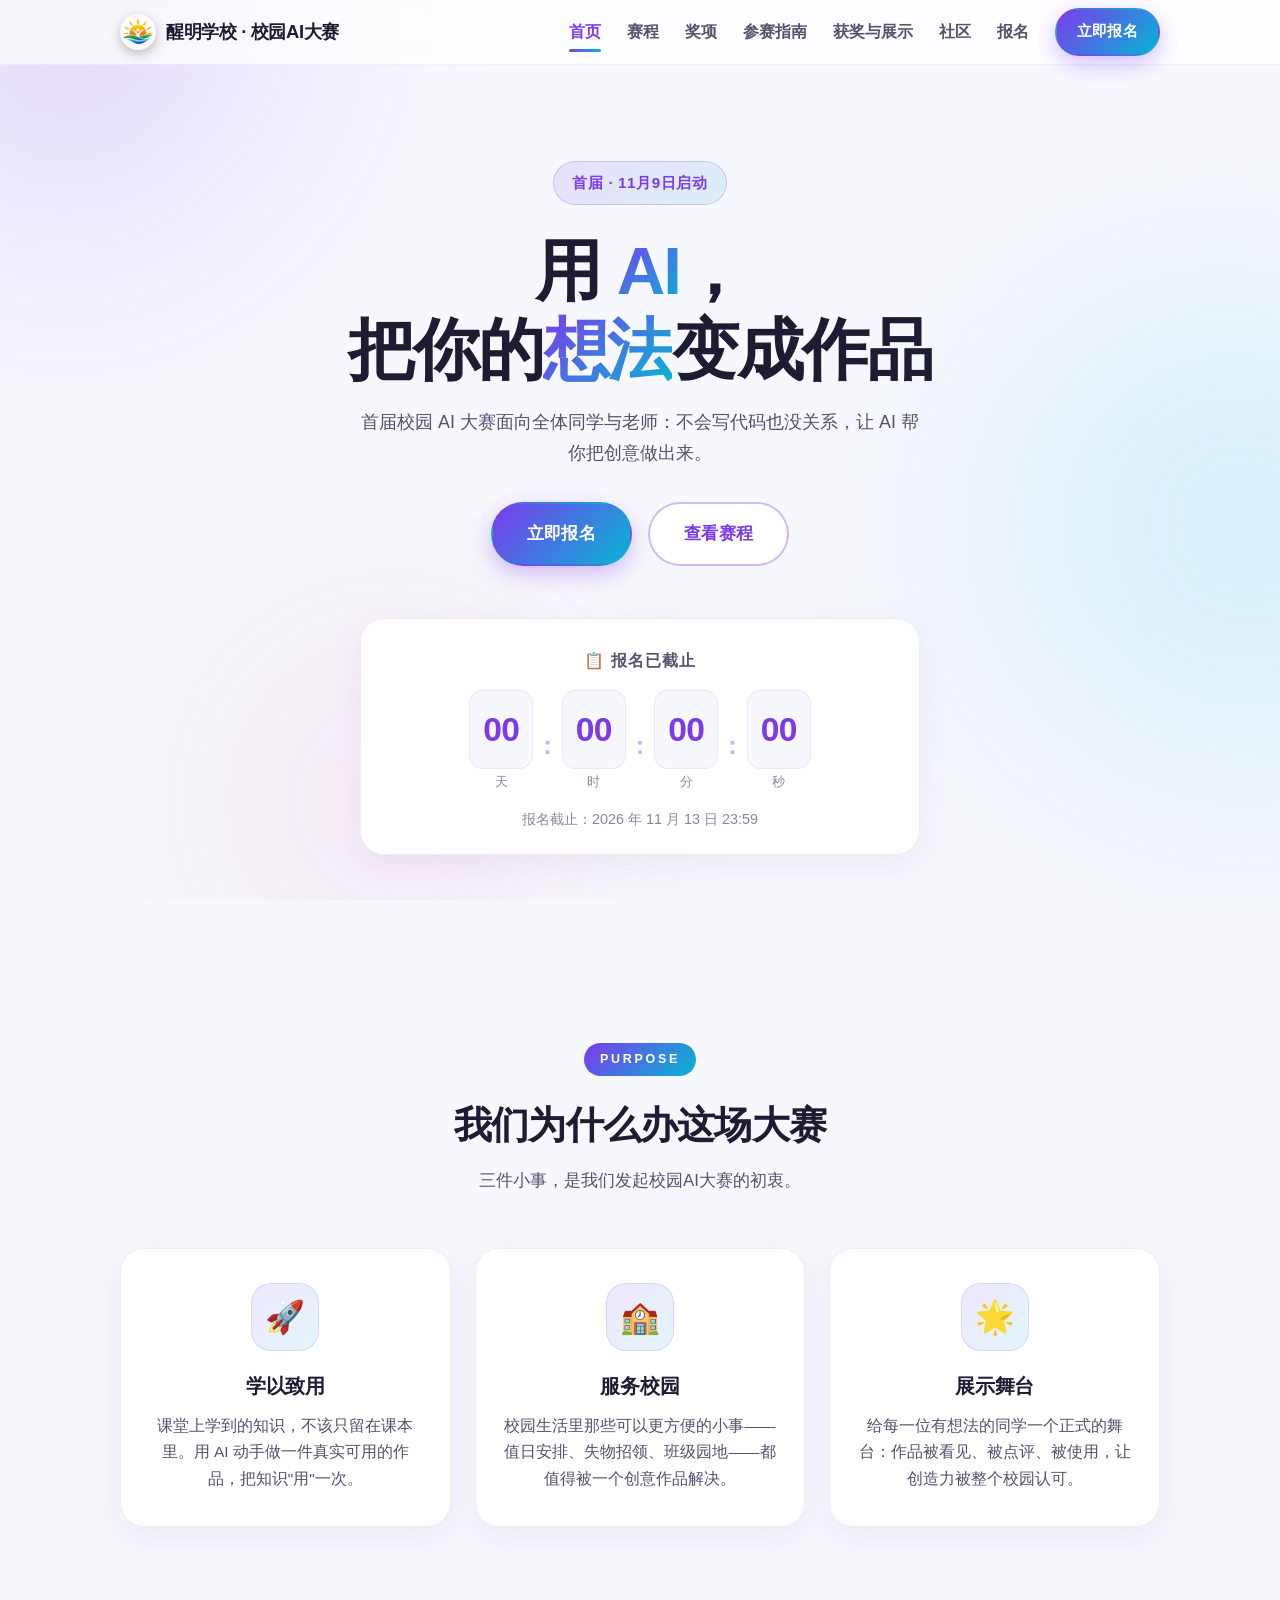
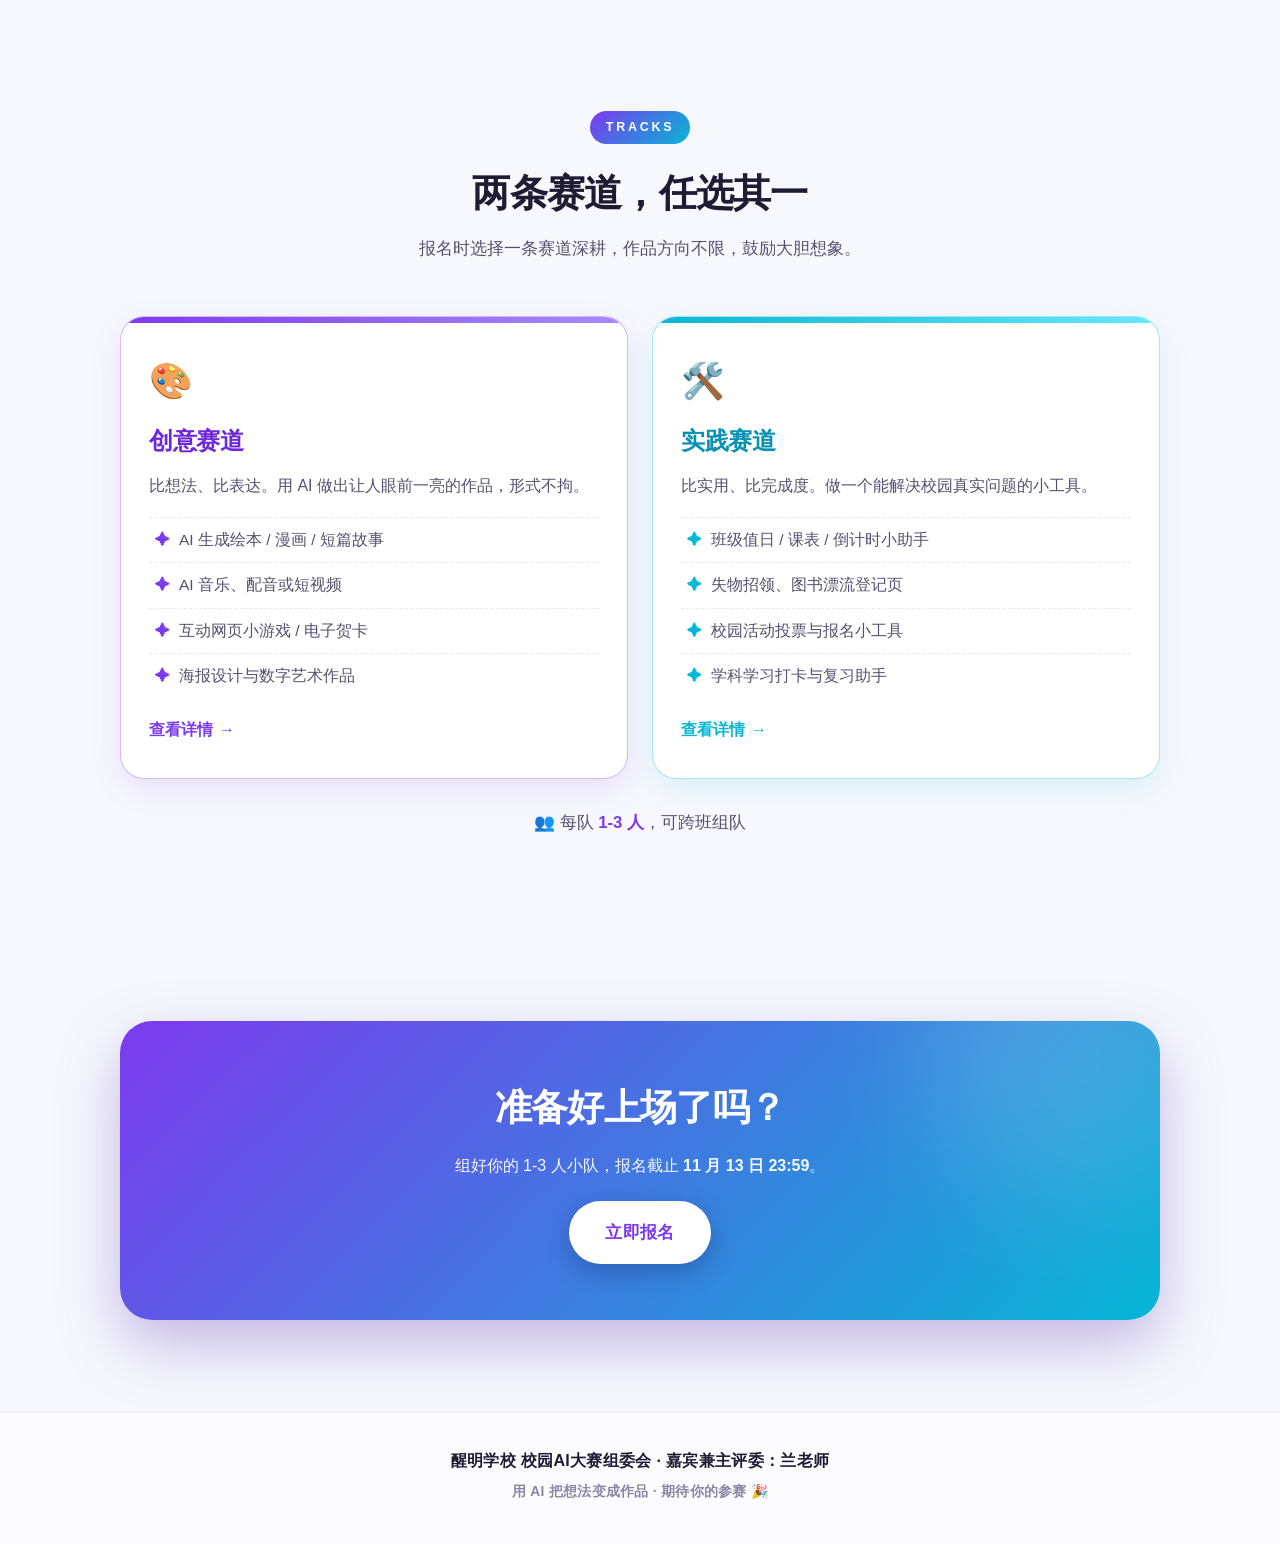
==== index.html @ 7ba46928 "全站启用内容安全策略 CSP 与 Referrer 策略" ====
<!DOCTYPE html>
<html lang="zh-CN">
<head>
  <meta charset="UTF-8">
<meta http-equiv="Content-Security-Policy" content="default-src 'self'; script-src 'self' 'unsafe-inline'; style-src 'self' 'unsafe-inline'; img-src 'self' data:; connect-src 'self'; font-src 'self'; object-src 'none'; base-uri 'none'; form-action 'none'; upgrade-insecure-requests">
<meta name="referrer" content="strict-origin-when-cross-origin">
  <meta name="viewport" content="width=device-width, initial-scale=1.0">
  <meta name="description" content="校园AI大赛——面向初中生与老师的首届校园 AI 创作比赛，用 AI 把想法变成作品。">
  <title>校园AI大赛 · 首届 | 用 AI 把想法变成作品</title>
  <link rel="icon" type="image/png" href="favicon.png">
  <link rel="stylesheet" href="style.css">
</head>
<body>

  <!-- 背景装饰渐变 blob（纯 CSS，无外部资源） -->
  <div class="bg-blobs" aria-hidden="true">
    <span class="blob blob-1"></span>
    <span class="blob blob-2"></span>
    <span class="blob blob-3"></span>
  </div>

  <!-- ========== 毛玻璃 sticky 导航（全站共享） ========== -->
  <header class="navbar" id="navbar">
    <div class="container nav-inner">
      <a class="logo" href="index.html" aria-label="校园AI大赛 首页">
        <img class="logo-badge" src="xingming-logo.jpg" alt="醒明学校校徽" width="36" height="36">
        <span class="logo-text">醒明学校 · 校园AI大赛</span>
      </a>

      <nav class="nav-links" id="navLinks" aria-label="页面导航">
        <a href="index.html" class="active" aria-current="page">首页</a>
        <a href="schedule.html">赛程</a>
        <a href="awards.html">奖项</a>
        <a href="guide.html">参赛指南</a>
        <a href="results.html">获奖与展示</a>
        <a href="https://campus-ai-community.pages.dev/" target="_blank" rel="noopener">社区</a>
        <a href="register.html">报名</a>
        <a class="btn btn-gradient btn-nav" href="https://wj.qq.com/s2/28511279/feyw/" target="_blank" rel="noopener">立即报名</a>
      </nav>

      <button class="nav-toggle" id="navToggle" aria-label="展开菜单" aria-expanded="false" aria-controls="navLinks">
        <span></span><span></span><span></span>
      </button>
    </div>
  </header>

  <main id="top">

    <!-- ========== Hero ========== -->
    <section class="hero" id="hero">
      <div class="container hero-inner">
        <p class="hero-tag reveal">首届 · 11月9日启动</p>
        <h1 class="hero-title reveal">
          用 <span class="grad-text">AI</span>，<br>
          把你的<span class="grad-text">想法</span>变成作品
        </h1>
        <p class="hero-sub reveal">首届校园 AI 大赛面向全体同学与老师：不会写代码也没关系，让 AI 帮你把创意做出来。</p>

        <div class="hero-actions reveal">
          <a class="btn btn-gradient btn-lg" href="https://wj.qq.com/s2/28511279/feyw/" target="_blank" rel="noopener">立即报名</a>
          <a class="btn btn-outline btn-lg" href="schedule.html">查看赛程</a>
        </div>

        <!-- 倒计时卡片：距报名截止 -->
        <div class="countdown-card reveal" role="timer" aria-label="距报名截止倒计时">
          <p class="countdown-label">⏳ 距报名截止还有</p>
          <div class="countdown" id="countdown">
            <div class="cd-unit"><span class="cd-num" id="cdDays">--</span><span class="cd-name">天</span></div>
            <span class="cd-sep" aria-hidden="true">:</span>
            <div class="cd-unit"><span class="cd-num" id="cdHours">--</span><span class="cd-name">时</span></div>
            <span class="cd-sep" aria-hidden="true">:</span>
            <div class="cd-unit"><span class="cd-num" id="cdMins">--</span><span class="cd-name">分</span></div>
            <span class="cd-sep" aria-hidden="true">:</span>
            <div class="cd-unit"><span class="cd-num" id="cdSecs">--</span><span class="cd-name">秒</span></div>
          </div>
          <p class="countdown-deadline">报名截止：2026 年 11 月 13 日 23:59</p>
        </div>
      </div>
    </section>

    <!-- ========== 大赛初衷 ========== -->
    <section class="section" id="purpose">
      <div class="container">
        <div class="section-head reveal">
          <span class="section-badge">PURPOSE</span>
          <h2 class="section-title">我们为什么办这场大赛</h2>
          <p class="section-sub">三件小事，是我们发起校园AI大赛的初衷。</p>
        </div>

        <div class="grid-3">
          <article class="card purpose-card reveal">
            <div class="card-emoji" aria-hidden="true">🚀</div>
            <h3>学以致用</h3>
            <p>课堂上学到的知识，不该只留在课本里。用 AI 动手做一件真实可用的作品，把知识"用"一次。</p>
          </article>
          <article class="card purpose-card reveal">
            <div class="card-emoji" aria-hidden="true">🏫</div>
            <h3>服务校园</h3>
            <p>校园生活里那些可以更方便的小事——值日安排、失物招领、班级园地——都值得被一个创意作品解决。</p>
          </article>
          <article class="card purpose-card reveal">
            <div class="card-emoji" aria-hidden="true">🌟</div>
            <h3>展示舞台</h3>
            <p>给每一位有想法的同学一个正式的舞台：作品被看见、被点评、被使用，让创造力被整个校园认可。</p>
          </article>
        </div>
      </div>
    </section>

    <!-- ========== 赛道简介 ========== -->
    <section class="section" id="tracks">
      <div class="container">
        <div class="section-head reveal">
          <span class="section-badge">TRACKS</span>
          <h2 class="section-title">两条赛道，任选其一</h2>
          <p class="section-sub">报名时选择一条赛道深耕，作品方向不限，鼓励大胆想象。</p>
        </div>

        <div class="grid-2">
          <!-- 创意赛道：紫渐变描边 -->
          <article class="card track-card track-creative reveal">
            <div class="track-icon" aria-hidden="true">🎨</div>
            <h3>创意赛道</h3>
            <p class="track-desc">比想法、比表达。用 AI 做出让人眼前一亮的作品，形式不拘。</p>
            <ul class="track-list">
              <li>AI 生成绘本 / 漫画 / 短篇故事</li>
              <li>AI 音乐、配音或短视频</li>
              <li>互动网页小游戏 / 电子贺卡</li>
              <li>海报设计与数字艺术作品</li>
            </ul>
            <a class="track-link" href="awards.html">查看详情</a>
          </article>

          <!-- 实践赛道：青渐变描边 -->
          <article class="card track-card track-practice reveal">
            <div class="track-icon" aria-hidden="true">🛠️</div>
            <h3>实践赛道</h3>
            <p class="track-desc">比实用、比完成度。做一个能解决校园真实问题的小工具。</p>
            <ul class="track-list">
              <li>班级值日 / 课表 / 倒计时小助手</li>
              <li>失物招领、图书漂流登记页</li>
              <li>校园活动投票与报名小工具</li>
              <li>学科学习打卡与复习助手</li>
            </ul>
            <a class="track-link" href="awards.html">查看详情</a>
          </article>
        </div>

        <p class="tracks-note reveal">👥 每队 <strong>1-3 人</strong>，可跨班组队</p>
      </div>
    </section>

    <!-- ========== 底部 CTA 条 ========== -->
    <section class="section cta-section">
      <div class="container">
        <div class="cta-banner reveal">
          <h2>准备好上场了吗？</h2>
          <p>组好你的 1-3 人小队，报名截止 <strong>11 月 13 日 23:59</strong>。</p>
          <a class="btn btn-white btn-lg" href="register.html">立即报名</a>
        </div>
      </div>
    </section>

  </main>

  <!-- ========== 页脚（全站共享） ========== -->
  <footer class="footer">
    <div class="container">
      <p>醒明学校 校园AI大赛组委会 · 嘉宾兼主评委：兰老师</p>
      <p class="footer-small">用 AI 把想法变成作品 · 期待你的参赛 🎉</p>
    </div>
  </footer>

  <script src="main.js"></script>
</body>
</html>
---- style.css ----
/* =====================================================
   校园AI大赛 · B 版（明亮渐变活力风）
   主色渐变：linear-gradient(135deg, #7c3aed, #06b6d4)
   无外部资源，装饰全部由 CSS 完成
   ===================================================== */

/* ---------- 变量与基础 ---------- */
:root {
  --grad-main: linear-gradient(135deg, #7c3aed, #06b6d4);
  --grad-soft: linear-gradient(135deg, rgba(124, 58, 237, .12), rgba(6, 182, 212, .12));
  --c-primary: #7c3aed;
  --c-cyan: #06b6d4;
  --c-pink: #ec4899;
  --c-ink: #1e1b33;
  --c-ink-soft: #55516e;
  --c-muted: #8a87a3;
  --c-bg: #f7f8fd;
  --c-card: #ffffff;
  --c-border: rgba(124, 58, 237, .10);
  --shadow-card: 0 10px 30px rgba(94, 62, 181, .08);
  --shadow-card-hover: 0 18px 44px rgba(94, 62, 181, .16);
  --radius-lg: 24px;
  --radius-md: 20px;
  --nav-h: 64px;
}

* { margin: 0; padding: 0; box-sizing: border-box; }

html { scroll-behavior: smooth; scroll-padding-top: calc(var(--nav-h) + 12px); }

body {
  font-family: -apple-system, BlinkMacSystemFont, "Segoe UI", "PingFang SC",
    "Hiragino Sans GB", "Microsoft YaHei", "Noto Sans SC", sans-serif;
  background: var(--c-bg);
  color: var(--c-ink);
  line-height: 1.7;
  overflow-x: hidden;
  -webkit-font-smoothing: antialiased;
}

img { max-width: 100%; display: block; }
a { color: inherit; text-decoration: none; }
ul, ol { list-style: none; }
strong { color: var(--c-ink); }

.container {
  width: 100%;
  max-width: 1080px;
  margin: 0 auto;
  padding: 0 20px;
}
.container-narrow { max-width: 760px; }

/* ---------- 背景渐变 blob ---------- */
.bg-blobs {
  position: fixed;
  inset: 0;
  z-index: -1;
  overflow: hidden;
  pointer-events: none;
}
.blob {
  position: absolute;
  border-radius: 50%;
  filter: blur(110px);
  opacity: .22;
}
.blob-1 {
  width: 520px; height: 520px;
  top: -160px; left: -120px;
  background: radial-gradient(circle at 30% 30%, #7c3aed, transparent 70%);
}
.blob-2 {
  width: 620px; height: 620px;
  top: 30%; right: -220px;
  background: radial-gradient(circle at 60% 40%, #06b6d4, transparent 70%);
  opacity: .18;
}
.blob-3 {
  width: 480px; height: 480px;
  bottom: -140px; left: 12%;
  background: radial-gradient(circle at 50% 50%, #ec4899, transparent 70%);
  opacity: .14;
}

/* ---------- 按钮 ---------- */
.btn {
  display: inline-flex;
  align-items: center;
  justify-content: center;
  gap: 8px;
  padding: 12px 26px;
  border-radius: 999px;
  font-size: 1rem;
  font-weight: 700;
  letter-spacing: .02em;
  border: 2px solid transparent;
  cursor: pointer;
  transition: transform .25s ease, box-shadow .25s ease, background-color .25s ease;
}
.btn-lg { padding: 15px 34px; font-size: 1.08rem; }
.btn:active { transform: scale(.97); }

.btn-gradient {
  background: var(--grad-main);
  color: #fff;
  box-shadow: 0 8px 22px rgba(124, 58, 237, .32);
}
.btn-gradient:hover {
  transform: translateY(-2px);
  box-shadow: 0 12px 28px rgba(124, 58, 237, .42);
}

.btn-outline {
  background: #fff;
  color: var(--c-primary);
  border-color: rgba(124, 58, 237, .35);
}
.btn-outline:hover {
  transform: translateY(-2px);
  border-color: var(--c-primary);
  box-shadow: 0 10px 24px rgba(124, 58, 237, .14);
}

.btn-white {
  background: #fff;
  color: var(--c-primary);
  box-shadow: 0 8px 24px rgba(20, 10, 60, .25);
}
.btn-white:hover { transform: translateY(-2px); box-shadow: 0 12px 30px rgba(20, 10, 60, .32); }

/* ---------- 渐变文字 ---------- */
.grad-text {
  background: var(--grad-main);
  -webkit-background-clip: text;
  background-clip: text;
  color: transparent;
}

/* =====================================================
   1. 毛玻璃 sticky 导航
   ===================================================== */
.navbar {
  position: sticky;
  top: 0;
  z-index: 100;
  background: rgba(255, 255, 255, .72);
  backdrop-filter: blur(16px);
  -webkit-backdrop-filter: blur(16px);
  border-bottom: 1px solid rgba(124, 58, 237, .08);
}

.nav-inner {
  height: var(--nav-h);
  display: flex;
  align-items: center;
  justify-content: space-between;
  gap: 16px;
}

.logo {
  display: flex;
  align-items: center;
  gap: 10px;
  font-weight: 900;
  font-size: 1.15rem;
  letter-spacing: -0.02em;
  white-space: nowrap;
}
.logo-mark {
  display: grid;
  place-items: center;
  width: 36px; height: 36px;
  border-radius: 12px;
  background: var(--grad-main);
  color: #fff;
  font-size: .85rem;
  font-weight: 900;
  letter-spacing: 0;
  box-shadow: 0 6px 16px rgba(124, 58, 237, .35);
}

.logo-badge {
  width: 36px; height: 36px;
  border-radius: 50%;
  object-fit: cover;
  border: 2px solid rgba(255, 255, 255, .4);
  box-shadow: 0 4px 12px rgba(0, 0, 0, .25);
  flex-shrink: 0;
}

.nav-links {
  display: flex;
  align-items: center;
  gap: 26px;
  font-weight: 600;
}
.nav-links > a:not(.btn) {
  position: relative;
  color: var(--c-ink-soft);
  padding: 4px 0;
  transition: color .2s ease;
}
.nav-links > a:not(.btn)::after {
  content: "";
  position: absolute;
  left: 0; bottom: -2px;
  width: 100%; height: 3px;
  border-radius: 3px;
  background: var(--grad-main);
  transform: scaleX(0);
  transform-origin: left;
  transition: transform .25s ease;
}
.nav-links > a:not(.btn):hover { color: var(--c-primary); }
.nav-links > a:not(.btn):hover::after { transform: scaleX(1); }
.btn-nav { padding: 9px 20px; font-size: .92rem; }

.nav-toggle {
  display: none;
  flex-direction: column;
  justify-content: center;
  gap: 5px;
  width: 42px; height: 42px;
  padding: 10px;
  border: 1px solid var(--c-border);
  border-radius: 12px;
  background: #fff;
  cursor: pointer;
}
.nav-toggle span {
  display: block;
  height: 2px;
  width: 100%;
  border-radius: 2px;
  background: var(--c-ink);
  transition: transform .25s ease, opacity .25s ease;
}
.nav-toggle.open span:nth-child(1) { transform: translateY(7px) rotate(45deg); }
.nav-toggle.open span:nth-child(2) { opacity: 0; }
.nav-toggle.open span:nth-child(3) { transform: translateY(-7px) rotate(-45deg); }

/* =====================================================
   2. Hero
   ===================================================== */
.hero {
  padding: calc(64px - var(--nav-h) + 96px) 0 96px; /* 96px 顶部留白 */
  padding-top: 96px;
  text-align: center;
}

.hero-tag {
  display: inline-block;
  padding: 8px 18px;
  border-radius: 999px;
  background: var(--grad-soft);
  border: 1px solid rgba(124, 58, 237, .22);
  color: var(--c-primary);
  font-weight: 700;
  font-size: .95rem;
  letter-spacing: .04em;
}

.hero-title {
  margin: 26px auto 18px;
  font-size: clamp(2.4rem, 7vw, 4.2rem);
  font-weight: 900;
  line-height: 1.18;
  letter-spacing: -0.03em;
}

.hero-sub {
  max-width: 560px;
  margin: 0 auto;
  font-size: 1.12rem;
  color: var(--c-ink-soft);
}

.hero-actions {
  margin-top: 34px;
  display: flex;
  flex-wrap: wrap;
  justify-content: center;
  gap: 16px;
}

/* 倒计时卡片 */
.countdown-card {
  max-width: 560px;
  margin: 52px auto 0;
  padding: 28px 24px 22px;
  background: var(--c-card);
  border: 1px solid var(--c-border);
  border-radius: var(--radius-lg);
  box-shadow: var(--shadow-card);
}
.countdown-label { font-weight: 800; letter-spacing: .06em; color: var(--c-ink-soft); }
.countdown {
  margin-top: 16px;
  display: flex;
  align-items: flex-end;
  justify-content: center;
  gap: 10px;
}
.cd-unit { display: flex; flex-direction: column; align-items: center; gap: 2px; }
.cd-num {
  min-width: 64px;
  padding: 10px 8px;
  font-size: 2.1rem;
  font-weight: 900;
  font-variant-numeric: tabular-nums;
  letter-spacing: -0.02em;
  color: var(--c-primary);
  background: var(--c-bg);
  border: 1px solid var(--c-border);
  border-radius: 14px;
  transition: transform .12s ease;
}
.cd-num.tick { transform: scale(1.06); }
.cd-name { font-size: .82rem; color: var(--c-muted); }
.cd-sep {
  font-size: 1.6rem;
  font-weight: 900;
  color: rgba(124, 58, 237, .4);
  padding-bottom: 26px;
}
.countdown-deadline { margin-top: 14px; font-size: .9rem; color: var(--c-muted); }

/* =====================================================
   分区标题（徽章 + 大标题 + 副标）
   ===================================================== */
.section { padding: 92px 0; }

.section-head { text-align: center; margin-bottom: 52px; }

.section-badge {
  display: inline-block;
  padding: 6px 16px;
  border-radius: 999px;
  background: var(--grad-main);
  color: #fff;
  font-size: .78rem;
  font-weight: 800;
  letter-spacing: .22em;
}
.section-title {
  margin-top: 16px;
  font-size: clamp(1.7rem, 4.5vw, 2.4rem);
  font-weight: 900;
  letter-spacing: -0.02em;
}
.section-sub {
  margin-top: 10px;
  color: var(--c-ink-soft);
  font-size: 1.05rem;
}

/* ---------- 通用卡片 ---------- */
.card {
  background: var(--c-card);
  border: 1px solid var(--c-border);
  border-radius: var(--radius-lg);
  box-shadow: var(--shadow-card);
  padding: 34px 28px;
  transition: transform .3s ease, box-shadow .3s ease;
}
.card:hover { transform: translateY(-6px); box-shadow: var(--shadow-card-hover); }

.grid-3 {
  display: grid;
  grid-template-columns: repeat(3, 1fr);
  gap: 24px;
}
.grid-2 {
  display: grid;
  grid-template-columns: repeat(2, 1fr);
  gap: 24px;
}

/* =====================================================
   3. 大赛初衷
   ===================================================== */
.purpose-card { text-align: center; }
.card-emoji {
  width: 68px; height: 68px;
  margin: 0 auto 18px;
  display: grid;
  place-items: center;
  font-size: 2rem;
  border-radius: 20px;
  background: var(--grad-soft);
  border: 1px solid rgba(124, 58, 237, .14);
}
.purpose-card h3 { font-size: 1.25rem; font-weight: 800; letter-spacing: -0.01em; }
.purpose-card p { margin-top: 10px; color: var(--c-ink-soft); font-size: .97rem; }

/* =====================================================
   4. 赛道
   ===================================================== */
.track-card { position: relative; overflow: hidden; }
.track-card::before {
  content: "";
  position: absolute;
  inset: 0 0 auto 0;
  height: 6px;
}
.track-creative::before { background: linear-gradient(90deg, #7c3aed, #a78bfa); }
.track-practice::before { background: linear-gradient(90deg, #06b6d4, #67e8f9); }

.track-creative { border-color: rgba(124, 58, 237, .35); box-shadow: 0 10px 30px rgba(124, 58, 237, .12); }
.track-practice { border-color: rgba(6, 182, 212, .35); box-shadow: 0 10px 30px rgba(6, 182, 212, .12); }

.track-icon { font-size: 2.2rem; }
.track-card h3 { margin-top: 10px; font-size: 1.5rem; font-weight: 900; letter-spacing: -0.02em; }
.track-creative h3 { color: #6d28d9; }
.track-practice h3 { color: #0891b2; }
.track-desc { margin: 10px 0 18px; color: var(--c-ink-soft); }

.track-list li {
  position: relative;
  padding: 9px 0 9px 30px;
  border-top: 1px dashed rgba(124, 58, 237, .14);
  color: var(--c-ink-soft);
  font-size: .97rem;
}
.track-list li::before {
  content: "✦";
  position: absolute;
  left: 6px;
  color: var(--c-primary);
}
.track-practice .track-list li::before { color: var(--c-cyan); }

.tracks-note {
  margin-top: 30px;
  text-align: center;
  font-size: 1.05rem;
  color: var(--c-ink-soft);
}
.tracks-note strong { color: var(--c-primary); }

/* =====================================================
   5. 赛程时间轴
   ===================================================== */
.timeline { position: relative; max-width: 720px; margin: 0 auto; }

.timeline-group { position: relative; padding-left: 34px; }
.timeline-group + .timeline-group { margin-top: 44px; }

/* 渐变竖线 */
.timeline::before {
  content: "";
  position: absolute;
  top: 8px; bottom: 8px;
  left: 10px;
  width: 4px;
  border-radius: 4px;
  background: var(--grad-main);
  opacity: .85;
}

.timeline-group-title {
  position: relative;
  display: flex;
  align-items: center;
  gap: 12px;
  margin-bottom: 20px;
  font-size: 1.3rem;
  font-weight: 900;
  letter-spacing: -0.01em;
}
.group-dot {
  position: absolute;
  left: -34px;
  width: 24px; height: 24px;
  border-radius: 50%;
  background: var(--grad-main);
  border: 5px solid var(--c-bg);
  box-shadow: 0 0 0 2px rgba(124, 58, 237, .25);
}

.timeline-list { display: flex; flex-direction: column; gap: 14px; }

.timeline-item {
  display: flex;
  align-items: flex-start;
  gap: 16px;
  padding: 18px 20px;
  background: var(--c-card);
  border: 1px solid var(--c-border);
  border-radius: 18px;
  box-shadow: var(--shadow-card);
  transition: transform .3s ease, box-shadow .3s ease;
}
.timeline-item:hover { transform: translateY(-3px); box-shadow: var(--shadow-card-hover); }

.date-badge {
  flex: 0 0 auto;
  min-width: 92px;
  text-align: center;
  padding: 7px 12px;
  border-radius: 12px;
  background: var(--grad-soft);
  border: 1px solid rgba(124, 58, 237, .2);
  color: var(--c-primary);
  font-weight: 900;
  font-variant-numeric: tabular-nums;
  font-size: .95rem;
  letter-spacing: .01em;
}
.timeline-body h4 { font-size: 1.08rem; font-weight: 800; letter-spacing: -0.01em; }
.timeline-body p { margin-top: 4px; color: var(--c-ink-soft); font-size: .93rem; }
.timeline-body em { font-style: normal; color: var(--c-pink); font-weight: 700; }

/* =====================================================
   6. 评委
   ===================================================== */
.judges-grid { margin-bottom: 24px; }

.judge-card { text-align: center; }
.judge-avatar {
  width: 76px; height: 76px;
  margin: 0 auto 16px;
  display: grid;
  place-items: center;
  font-size: 2.2rem;
  border-radius: 50%;
  background: var(--grad-soft);
  border: 1px solid rgba(124, 58, 237, .16);
}
.judge-card h3 { font-size: 1.2rem; font-weight: 800; }
.badge-mini {
  display: inline-block;
  margin-left: 6px;
  padding: 2px 9px;
  border-radius: 999px;
  font-size: .68rem;
  font-weight: 700;
  vertical-align: middle;
  color: var(--c-pink);
  background: rgba(236, 72, 153, .1);
  border: 1px solid rgba(236, 72, 153, .3);
  letter-spacing: .05em;
}
.judge-role {
  margin-top: 4px;
  font-size: .86rem;
  font-weight: 700;
  background: var(--grad-main);
  -webkit-background-clip: text;
  background-clip: text;
  color: transparent;
}
.judge-card p:last-child { margin-top: 8px; color: var(--c-ink-soft); font-size: .93rem; }

/* AI 开发要求卡 */
.rule-card {
  border: 1.5px dashed rgba(124, 58, 237, .35);
  background: linear-gradient(135deg, rgba(124, 58, 237, .05), rgba(6, 182, 212, .05));
}
.rule-head { display: flex; align-items: center; gap: 10px; margin-bottom: 14px; }
.rule-icon { font-size: 1.5rem; }
.rule-card h3 { font-size: 1.25rem; font-weight: 900; letter-spacing: -0.01em; }
.rule-list li {
  position: relative;
  padding: 7px 0 7px 28px;
  color: var(--c-ink-soft);
  font-size: .97rem;
}
.rule-list li::before {
  content: "✓";
  position: absolute;
  left: 2px;
  font-weight: 900;
  color: var(--c-primary);
}

/* =====================================================
   7. 奖项
   ===================================================== */
.awards-track-note {
  margin-bottom: 22px;
  text-align: center;
  color: var(--c-ink-soft);
}
.awards-track-note strong { color: var(--c-primary); }

.award-card { text-align: center; position: relative; overflow: hidden; }
.award-card::before {
  content: "";
  position: absolute;
  inset: 0 0 auto 0;
  height: 6px;
}
.award-gold::before { background: linear-gradient(90deg, #f59e0b, #fbbf24, #f59e0b); }
.award-gold { border-color: rgba(245, 158, 11, .4); }
.award-gold h3 {
  background: linear-gradient(135deg, #b45309, #f59e0b, #d97706);
  -webkit-background-clip: text;
  background-clip: text;
  color: transparent;
}
.award-silver::before { background: linear-gradient(90deg, #94a3b8, #cbd5e1, #94a3b8); }
.award-silver { border-color: rgba(148, 163, 184, .45); }
.award-silver h3 {
  background: linear-gradient(135deg, #475569, #94a3b8);
  -webkit-background-clip: text;
  background-clip: text;
  color: transparent;
}
.award-bronze::before { background: linear-gradient(90deg, #ea580c, #fb923c); }
.award-bronze { border-color: rgba(234, 88, 12, .35); }
.award-bronze h3 {
  background: linear-gradient(135deg, #9a3412, #ea580c);
  -webkit-background-clip: text;
  background-clip: text;
  color: transparent;
}

.award-medal { font-size: 2.4rem; }
.award-card h3 { font-size: 1.45rem; font-weight: 900; letter-spacing: -0.02em; }
.award-count {
  margin-top: 8px;
  display: inline-block;
  padding: 4px 14px;
  border-radius: 999px;
  background: var(--c-bg);
  border: 1px solid var(--c-border);
  font-size: .85rem;
  font-weight: 700;
  color: var(--c-ink-soft);
}
.award-desc { margin-top: 12px; color: var(--c-ink-soft); font-weight: 600; }

/* 单项奖 */
.special-awards { margin-top: 24px; grid-template-columns: repeat(3, 1fr); }
.special-card {
  display: flex;
  align-items: center;
  gap: 18px;
  padding: 26px 28px;
}
.special-emoji {
  flex: 0 0 auto;
  width: 58px; height: 58px;
  display: grid;
  place-items: center;
  font-size: 1.7rem;
  border-radius: 16px;
  background: var(--grad-soft);
  border: 1px solid rgba(124, 58, 237, .16);
}
.special-card h3 { font-size: 1.15rem; font-weight: 800; }
.special-card p { margin-top: 4px; color: var(--c-ink-soft); font-size: .93rem; }

/* 完赛福利条 */
.perk-bar {
  margin-top: 28px;
  display: flex;
  align-items: center;
  justify-content: center;
  flex-wrap: wrap;
  gap: 14px 22px;
  padding: 20px 26px;
  border-radius: var(--radius-md);
  background: var(--grad-soft);
  border: 1px solid rgba(124, 58, 237, .16);
  text-align: center;
  color: var(--c-ink-soft);
  font-size: .96rem;
}
.perk-divider {
  width: 1px;
  height: 22px;
  background: rgba(124, 58, 237, .25);
}

/* =====================================================
   8. FAQ 手风琴
   ===================================================== */
.faq-list { display: flex; flex-direction: column; gap: 14px; }

.faq-item {
  background: var(--c-card);
  border: 1px solid var(--c-border);
  border-radius: var(--radius-md);
  box-shadow: var(--shadow-card);
  overflow: hidden;
  transition: box-shadow .3s ease;
}
.faq-item:hover { box-shadow: var(--shadow-card-hover); }
.faq-item[open] { border-color: rgba(124, 58, 237, .35); }

.faq-item summary {
  display: flex;
  align-items: center;
  justify-content: space-between;
  gap: 14px;
  padding: 19px 22px;
  cursor: pointer;
  font-weight: 800;
  font-size: 1.02rem;
  letter-spacing: -0.01em;
  list-style: none;
  user-select: none;
}
.faq-item summary::-webkit-details-marker { display: none; }

.faq-arrow {
  flex: 0 0 auto;
  width: 30px; height: 30px;
  display: grid;
  place-items: center;
  border-radius: 50%;
  background: var(--grad-soft);
  color: var(--c-primary);
  font-size: .85rem;
  transition: transform .3s ease;
}
.faq-item[open] .faq-arrow { transform: rotate(180deg); }

.faq-a {
  padding: 0 22px 20px;
  color: var(--c-ink-soft);
  font-size: .96rem;
}
.faq-a p { border-top: 1px dashed var(--c-border); padding-top: 14px; }

/* =====================================================
   9. 报名大区块
   ===================================================== */
.signup-section { padding-bottom: 100px; }

.signup-box {
  display: flex;
  align-items: center;
  justify-content: space-between;
  gap: 40px;
  padding: 60px 56px;
  border-radius: 32px;
  background: var(--grad-main);
  color: #fff;
  box-shadow: 0 24px 60px rgba(94, 62, 181, .35);
  position: relative;
  overflow: hidden;
}
/* 渐变底上的柔和光斑 */
.signup-box::before,
.signup-box::after {
  content: "";
  position: absolute;
  border-radius: 50%;
  background: rgba(255, 255, 255, .14);
  filter: blur(60px);
  pointer-events: none;
}
.signup-box::before { width: 300px; height: 300px; top: -120px; right: -60px; }
.signup-box::after { width: 240px; height: 240px; bottom: -110px; left: -60px; }

.signup-info { position: relative; z-index: 1; max-width: 520px; }

.signup-badge {
  display: inline-block;
  padding: 6px 16px;
  border-radius: 999px;
  background: rgba(255, 255, 255, .16);
  border: 1px solid rgba(255, 255, 255, .35);
  font-size: .78rem;
  font-weight: 800;
  letter-spacing: .22em;
}
.signup-title {
  margin-top: 16px;
  font-size: clamp(1.8rem, 4.5vw, 2.5rem);
  font-weight: 900;
  letter-spacing: -0.02em;
}
.signup-sub { margin-top: 12px; font-size: 1.05rem; opacity: .95; }
.signup-info .btn { margin-top: 26px; }
.signup-contact { margin-top: 18px; font-size: .9rem; opacity: .85; }

.signup-qr {
  position: relative;
  z-index: 1;
  text-align: center;
  flex: 0 0 auto;
}
.qr-placeholder {
  width: 168px;
  height: 168px;
  display: grid;
  place-items: center;
  align-content: center;
  gap: 6px;
  border: 2px dashed rgba(255, 255, 255, .6);
  border-radius: 20px;
  background: rgba(255, 255, 255, .08);
  font-size: 1.6rem;
  letter-spacing: .1em;
}
.qr-placeholder p { font-size: .9rem; font-weight: 700; letter-spacing: .08em; }
.qr-tip { margin-top: 12px; font-size: .88rem; opacity: .9; }

/* =====================================================
   10. 页脚
   ===================================================== */
.footer {
  padding: 34px 0 40px;
  border-top: 1px solid var(--c-border);
  text-align: center;
  background: rgba(255, 255, 255, .6);
}
.footer p { font-weight: 700; letter-spacing: .02em; }
.footer-small { margin-top: 6px; font-size: .86rem; font-weight: 500; color: var(--c-muted); }

/* =====================================================
   动效：渐入
   ===================================================== */
.reveal {
  opacity: 0;
  transform: translateY(26px);
  transition: opacity .7s ease, transform .7s ease;
}
.reveal.visible { opacity: 1; transform: none; }

/* =====================================================
   响应式
   ===================================================== */
@media (max-width: 900px) {
  .grid-3 { grid-template-columns: repeat(2, 1fr); }
  .signup-box { flex-direction: column; text-align: center; padding: 48px 32px; }
  .signup-info { max-width: 100%; }
}

@media (max-width: 680px) {
  .section { padding: 64px 0; }
  .hero { padding-top: 64px; padding-bottom: 64px; }
  .grid-3, .grid-2, .special-awards { grid-template-columns: 1fr; }

  /* 手机端导航折叠 */
  .nav-toggle { display: flex; }
  .nav-links {
    position: absolute;
    top: var(--nav-h);
    left: 0; right: 0;
    flex-direction: column;
    align-items: stretch;
    gap: 4px;
    padding: 12px 20px 18px;
    background: rgba(255, 255, 255, .96);
    backdrop-filter: blur(16px);
    -webkit-backdrop-filter: blur(16px);
    border-bottom: 1px solid var(--c-border);
    box-shadow: 0 16px 32px rgba(94, 62, 181, .12);
    display: none;
  }
  .nav-links.open { display: flex; }
  .nav-links > a:not(.btn) { padding: 12px 4px; border-bottom: 1px dashed var(--c-border); }
  .nav-links > a:not(.btn)::after { display: none; }
  .btn-nav { margin-top: 12px; justify-content: center; }

  .cd-num { min-width: 56px; font-size: 1.7rem; }
  .cd-sep { padding-bottom: 22px; font-size: 1.3rem; }

  .timeline-group { padding-left: 26px; }
  .timeline::before { left: 7px; width: 3px; }
  .group-dot { left: -26px; width: 19px; height: 19px; border-width: 4px; }

  .timeline-item { flex-direction: column; gap: 10px; padding: 16px; }
  .date-badge { align-self: flex-start; min-width: 0; }

  .perk-bar { flex-direction: column; }
  .perk-divider { width: 44px; height: 1px; }

  .signup-box { padding: 40px 22px; }
  .qr-placeholder { width: 150px; height: 150px; margin: 0 auto; }
}

/* 极小屏（如 320px）兜底 */
@media (max-width: 360px) {
  .hero-actions .btn { width: 100%; }
  .cd-num { min-width: 46px; padding: 8px 4px; font-size: 1.4rem; }
  .cd-sep { display: none; }
  .countdown { gap: 6px; }
}

/* =====================================================
   无障碍：减弱动效
   ===================================================== */
@media (prefers-reduced-motion: reduce) {
  html { scroll-behavior: auto; }
  *, *::before, *::after {
    animation-duration: .01ms !important;
    animation-iteration-count: 1 !important;
    transition-duration: .01ms !important;
  }
  .reveal { opacity: 1; transform: none; }
}

/* =====================================================
   多页站点追加公共样式（沿用原有变量与视觉方向）
   导航 active 态 / 赛道卡详情链接 / 关键日期速览条 /
   三步参赛流程 / 首页底部 CTA 条
   ===================================================== */

/* ---------- 导航当前页高亮 ---------- */
.nav-links > a:not(.btn).active { color: var(--c-primary); }
.nav-links > a:not(.btn).active::after { transform: scaleX(1); }

/* ---------- 首页赛道卡"查看详情"链接 ---------- */
.track-link {
  display: inline-flex;
  align-items: center;
  gap: 6px;
  margin-top: 18px;
  font-weight: 800;
  color: var(--c-primary);
}
.track-link::after {
  content: "→";
  transition: transform .25s ease;
}
.track-link:hover::after { transform: translateX(4px); }
.track-practice .track-link { color: var(--c-cyan); }

/* ---------- 赛程页：关键日期速览条 ---------- */
.key-dates {
  display: flex;
  flex-wrap: wrap;
  justify-content: center;
  gap: 14px;
  margin-bottom: 60px;
}
.key-date {
  flex: 1 1 150px;
  max-width: 200px;
  padding: 20px 12px 16px;
  text-align: center;
  background: var(--c-card);
  border: 1px solid var(--c-border);
  border-radius: var(--radius-md);
  box-shadow: var(--shadow-card);
  transition: transform .3s ease, box-shadow .3s ease;
}
.key-date:hover { transform: translateY(-4px); box-shadow: var(--shadow-card-hover); }
.key-date .date-badge { display: inline-block; }
.key-date-label {
  margin-top: 10px;
  font-size: .88rem;
  font-weight: 700;
  color: var(--c-ink-soft);
}

/* ---------- 报名页：三步参赛流程 ---------- */
.steps {
  display: grid;
  grid-template-columns: repeat(3, 1fr);
  gap: 24px;
}
.step-card { text-align: center; }
.step-num {
  width: 46px; height: 46px;
  margin: 0 auto 14px;
  display: grid;
  place-items: center;
  border-radius: 50%;
  background: var(--grad-main);
  color: #fff;
  font-weight: 900;
  font-size: 1.15rem;
  box-shadow: 0 8px 20px rgba(124, 58, 237, .32);
}
.step-card h3 { font-size: 1.15rem; font-weight: 800; letter-spacing: -0.01em; }
.step-card p { margin-top: 8px; color: var(--c-ink-soft); font-size: .95rem; }

/* ---------- 首页底部 CTA 条 ---------- */
.cta-banner {
  position: relative;
  overflow: hidden;
  display: flex;
  flex-direction: column;
  align-items: center;
  gap: 12px;
  padding: 56px 32px;
  border-radius: 32px;
  background: var(--grad-main);
  color: #fff;
  text-align: center;
  box-shadow: 0 24px 60px rgba(94, 62, 181, .35);
}
.cta-banner::before {
  content: "";
  position: absolute;
  width: 300px; height: 300px;
  top: -120px; right: -60px;
  border-radius: 50%;
  background: rgba(255, 255, 255, .14);
  filter: blur(60px);
  pointer-events: none;
}
.cta-banner h2,
.cta-banner p,
.cta-banner .btn { position: relative; z-index: 1; }
.cta-banner h2 {
  font-size: clamp(1.7rem, 4vw, 2.3rem);
  font-weight: 900;
  letter-spacing: -0.02em;
}
.cta-banner p { opacity: .95; }
.cta-banner strong { color: #fff; }
.cta-banner .btn { margin-top: 10px; }

/* ---------- 追加样式的响应式 ---------- */
@media (max-width: 680px) {
  .key-dates { gap: 10px; margin-bottom: 44px; }
  .key-date { flex: 1 1 140px; }
  .steps { grid-template-columns: 1fr; }
  .cta-banner { padding: 44px 24px; }
}

/* =====================================================
   results 页追加样式（获奖名单占位 / 作品展示骨架）
   仅新增，不修改上方已有样式
   ===================================================== */

/* ---------- 状态卡 ---------- */
.status-card {
  max-width: 620px;
  margin: 0 auto;
  padding: 30px 28px;
  background: var(--c-card);
  border: 1px solid var(--c-border);
  border-radius: var(--radius-lg);
  box-shadow: var(--shadow-card);
  text-align: center;
}
.status-line {
  display: flex;
  align-items: center;
  justify-content: center;
  gap: 10px;
  font-weight: 700;
  color: var(--c-ink-soft);
}
.status-pill {
  display: inline-flex;
  align-items: center;
  gap: 8px;
  padding: 6px 16px;
  border-radius: 999px;
  background: var(--grad-soft);
  border: 1px solid rgba(124, 58, 237, .25);
  color: var(--c-primary);
  font-weight: 800;
}
.status-dot {
  width: 9px; height: 9px;
  border-radius: 50%;
  background: #f59e0b;
  box-shadow: 0 0 0 4px rgba(245, 158, 11, .18);
  animation: status-pulse 1.6s ease-in-out infinite;
}
@keyframes status-pulse {
  0%, 100% { opacity: 1; }
  50% { opacity: .45; }
}
.status-text { margin-top: 14px; color: var(--c-ink-soft); }
.status-date { font-weight: 900; font-size: 1.06em; }

/* ---------- 区块小标题 ---------- */
.results-subhead {
  margin: 68px 0 26px;
  text-align: center;
  font-size: 1.45rem;
  font-weight: 900;
  letter-spacing: -0.02em;
}

/* ---------- 获奖名单占位行 ---------- */
.result-list { margin-top: 16px; }
.result-row {
  display: flex;
  align-items: center;
  gap: 10px;
  padding: 12px 2px;
  border-top: 1px dashed rgba(124, 58, 237, .16);
  color: var(--c-ink-soft);
  font-size: .97rem;
}
.result-medal { font-size: 1.25rem; }
.result-name { font-weight: 700; }
.result-pending {
  margin-left: auto;
  padding: 3px 12px;
  border-radius: 999px;
  font-size: .8rem;
  font-weight: 700;
  color: var(--c-muted);
  background: var(--c-bg);
  border: 1px dashed rgba(124, 58, 237, .28);
  white-space: nowrap;
}
.track-practice .result-row { border-top-color: rgba(6, 182, 212, .22); }
.track-practice .result-pending { border-color: rgba(6, 182, 212, .32); }

/* ---------- 作品展示占位 ---------- */
.showcase-box {
  padding: 34px 28px;
  border: 1.5px dashed rgba(124, 58, 237, .32);
  border-radius: var(--radius-lg);
  background: linear-gradient(135deg, rgba(124, 58, 237, .04), rgba(6, 182, 212, .04));
}
.showcase-note {
  max-width: 620px;
  margin: 0 auto 26px;
  text-align: center;
  color: var(--c-ink-soft);
}
.work-card { text-align: left; }
.work-thumb {
  height: 150px;
  display: grid;
  place-items: center;
  border-radius: 14px;
  background: linear-gradient(135deg, #ececf4, #dcdeea);
  border: 1px dashed rgba(124, 58, 237, .22);
  color: var(--c-muted);
  font-size: .85rem;
  font-weight: 700;
  letter-spacing: .05em;
}
.work-name { margin-top: 14px; font-size: 1.1rem; font-weight: 800; }
.work-team { margin-top: 4px; color: var(--c-muted); font-size: .9rem; }
.work-btn {
  margin-top: 14px;
  padding: 9px 20px;
  font-size: .9rem;
  background: linear-gradient(135deg, #e8e9f1, #dcdeea);
  color: var(--c-muted);
  border: 1px solid rgba(124, 58, 237, .12);
  cursor: not-allowed;
}
.work-btn:hover { transform: none; }
.work-btn:active { transform: none; }

/* ---------- results 页响应式 ---------- */
@media (max-width: 680px) {
  .status-card { padding: 24px 18px; }
  .results-subhead { margin: 48px 0 22px; }
  .showcase-box { padding: 26px 16px; }
}

/* ==========================================================
   作品帖社区（works showcase v2）
   ========================================================== */
.work-toolbar {
  display: flex;
  flex-wrap: wrap;
  align-items: center;
  gap: 10px;
  margin-bottom: 26px;
}
.work-toolbar .work-post-btn {
  margin-left: auto;
  padding: 8px 18px;
  font-size: .9rem;
}
/* 发帖账号说明条 */
.account-note {
  margin-bottom: 22px;
  padding: 16px 20px;
  border-radius: 14px;
  border: 1px solid rgba(124, 58, 237, .18);
  background: rgba(124, 58, 237, .06);
}
.account-note .account-line {
  margin: 0;
  font-size: .92rem;
  line-height: 1.7;
  color: var(--c-ink-soft);
}
.account-note .account-line + .account-line { margin-top: 6px; }
.account-note strong { color: var(--c-main); }
@media (max-width: 680px) {
  .work-toolbar .work-post-btn { margin-left: 0; }
}
.work-filter {
  padding: 8px 18px;
  border-radius: 999px;
  border: 1px solid rgba(124, 58, 237, .25);
  background: rgba(124, 58, 237, .05);
  color: var(--c-muted);
  font-weight: 700;
  font-size: .9rem;
  cursor: pointer;
  transition: all .2s;
}
.work-filter:hover { border-color: var(--c-main); color: var(--c-main); }
.work-filter.is-active {
  background: var(--grad-main);
  color: #fff;
  border-color: transparent;
  box-shadow: 0 6px 16px rgba(124, 58, 237, .3);
}
.work-card { display: flex; flex-direction: column; position: relative; }
.work-card .work-thumb {
  border-radius: 14px;
  height: 150px;
  display: grid;
  place-items: center;
  font-size: 2.6rem;
  color: transparent;
  text-shadow: none;
}
.work-card .work-thumb.thumb-sun { background: linear-gradient(135deg, #ffb347, #ff7e5f); }
.work-card .work-thumb.thumb-leaf { background: linear-gradient(135deg, #43cea2, #185a9d); }
.work-card .work-thumb.thumb-sky { background: linear-gradient(135deg, #7f7fd5, #91eae4); }
.work-card .work-thumb.thumb-violet { background: linear-gradient(135deg, #a18cd1, #fbc2eb); }
.work-card .work-thumb.thumb-night { background: linear-gradient(135deg, #2b5876, #4e4376); }
.work-card .work-thumb.thumb-candy { background: linear-gradient(135deg, #f78ca0, #f9748f); }
.work-badge {
  position: absolute;
  top: 14px; left: 14px;
  padding: 4px 12px;
  border-radius: 999px;
  font-size: .75rem;
  font-weight: 800;
  color: #fff;
  backdrop-filter: blur(6px);
  background: rgba(0, 0, 0, .28);
}
.work-badge.b-creative { background: rgba(255, 126, 95, .92); }
.work-badge.b-practice { background: rgba(24, 90, 157, .92); }
.work-desc { margin-top: 8px; color: var(--c-muted); font-size: .92rem; line-height: 1.6; flex: 1; }
.work-meta { margin-top: 10px; display: flex; gap: 8px; flex-wrap: wrap; }
.work-meta span {
  font-size: .75rem;
  padding: 3px 10px;
  border-radius: 8px;
  background: rgba(124, 58, 237, .08);
  color: var(--c-main);
  font-weight: 700;
}
.work-card .work-btn {
  margin-top: 16px;
  text-align: center;
  background: var(--grad-main);
  color: #fff;
  border: none;
  cursor: pointer;
  box-shadow: 0 6px 16px rgba(124, 58, 237, .3);
}
.demo-note {
  margin-top: 18px;
  text-align: center;
  color: var(--c-muted);
  font-size: .88rem;
}

/* ---------- 作品帖详情页 ---------- */
.post-hero {
  border-radius: 20px;
  height: 240px;
  display: grid;
  place-items: center;
  font-size: 4rem;
  box-shadow: var(--shadow);
}
.post-badges { display: flex; gap: 10px; flex-wrap: wrap; margin-top: 22px; }
.post-badges span {
  padding: 5px 14px;
  border-radius: 999px;
  font-size: .8rem;
  font-weight: 800;
  color: #fff;
}
.post-badges .pb-track { background: var(--grad-main); }
.post-badges .pb-demo { background: linear-gradient(135deg, #f59e0b, #f97316); }
.post-title { margin-top: 16px; font-size: 2rem; font-weight: 900; letter-spacing: -0.02em; }
.post-team { margin-top: 10px; color: var(--c-muted); font-size: 1rem; }
.post-cta { margin-top: 24px; display: flex; gap: 14px; flex-wrap: wrap; }
.post-body { margin-top: 40px; max-width: 860px; }
.post-body h3 {
  margin: 34px 0 14px;
  font-size: 1.3rem;
  font-weight: 800;
  display: flex;
  align-items: center;
  gap: 10px;
}
.post-body h3::before {
  content: "";
  width: 6px; height: 22px;
  border-radius: 3px;
  background: var(--grad-main);
}
.post-body p { line-height: 1.9; color: var(--c-ink-soft, #444); margin-bottom: 10px; }
.post-body ul { margin: 8px 0 8px 4px; list-style: none; }
.post-body ul li {
  position: relative;
  padding-left: 26px;
  line-height: 1.9;
  color: var(--c-ink-soft, #444);
  margin-bottom: 6px;
}
.post-body ul li::before {
  content: "✦";
  position: absolute;
  left: 2px;
  color: var(--c-main);
  font-size: .85rem;
}
.post-shot {
  border-radius: 14px;
  height: 190px;
  margin: 14px 0;
  display: grid;
  place-items: center;
  color: rgba(255, 255, 255, .85);
  font-weight: 800;
  letter-spacing: .08em;
}
.post-nav {
  margin-top: 56px;
  padding-top: 26px;
  border-top: 1px solid rgba(124, 58, 237, .12);
  display: flex;
  justify-content: space-between;
  gap: 14px;
  flex-wrap: wrap;
}
.post-nav a {
  padding: 12px 20px;
  border-radius: 12px;
  border: 1px solid rgba(124, 58, 237, .2);
  font-weight: 700;
  font-size: .92rem;
  color: var(--c-ink, #222);
  transition: all .2s;
}
.post-nav a:hover { border-color: var(--c-main); color: var(--c-main); transform: translateY(-2px); }
.back-list { display: inline-block; margin-bottom: 26px; color: var(--c-muted); font-weight: 700; font-size: .92rem; }
.back-list:hover { color: var(--c-main); }

@media (max-width: 680px) {
  .post-hero { height: 170px; font-size: 2.6rem; }
  .post-title { font-size: 1.5rem; }
}
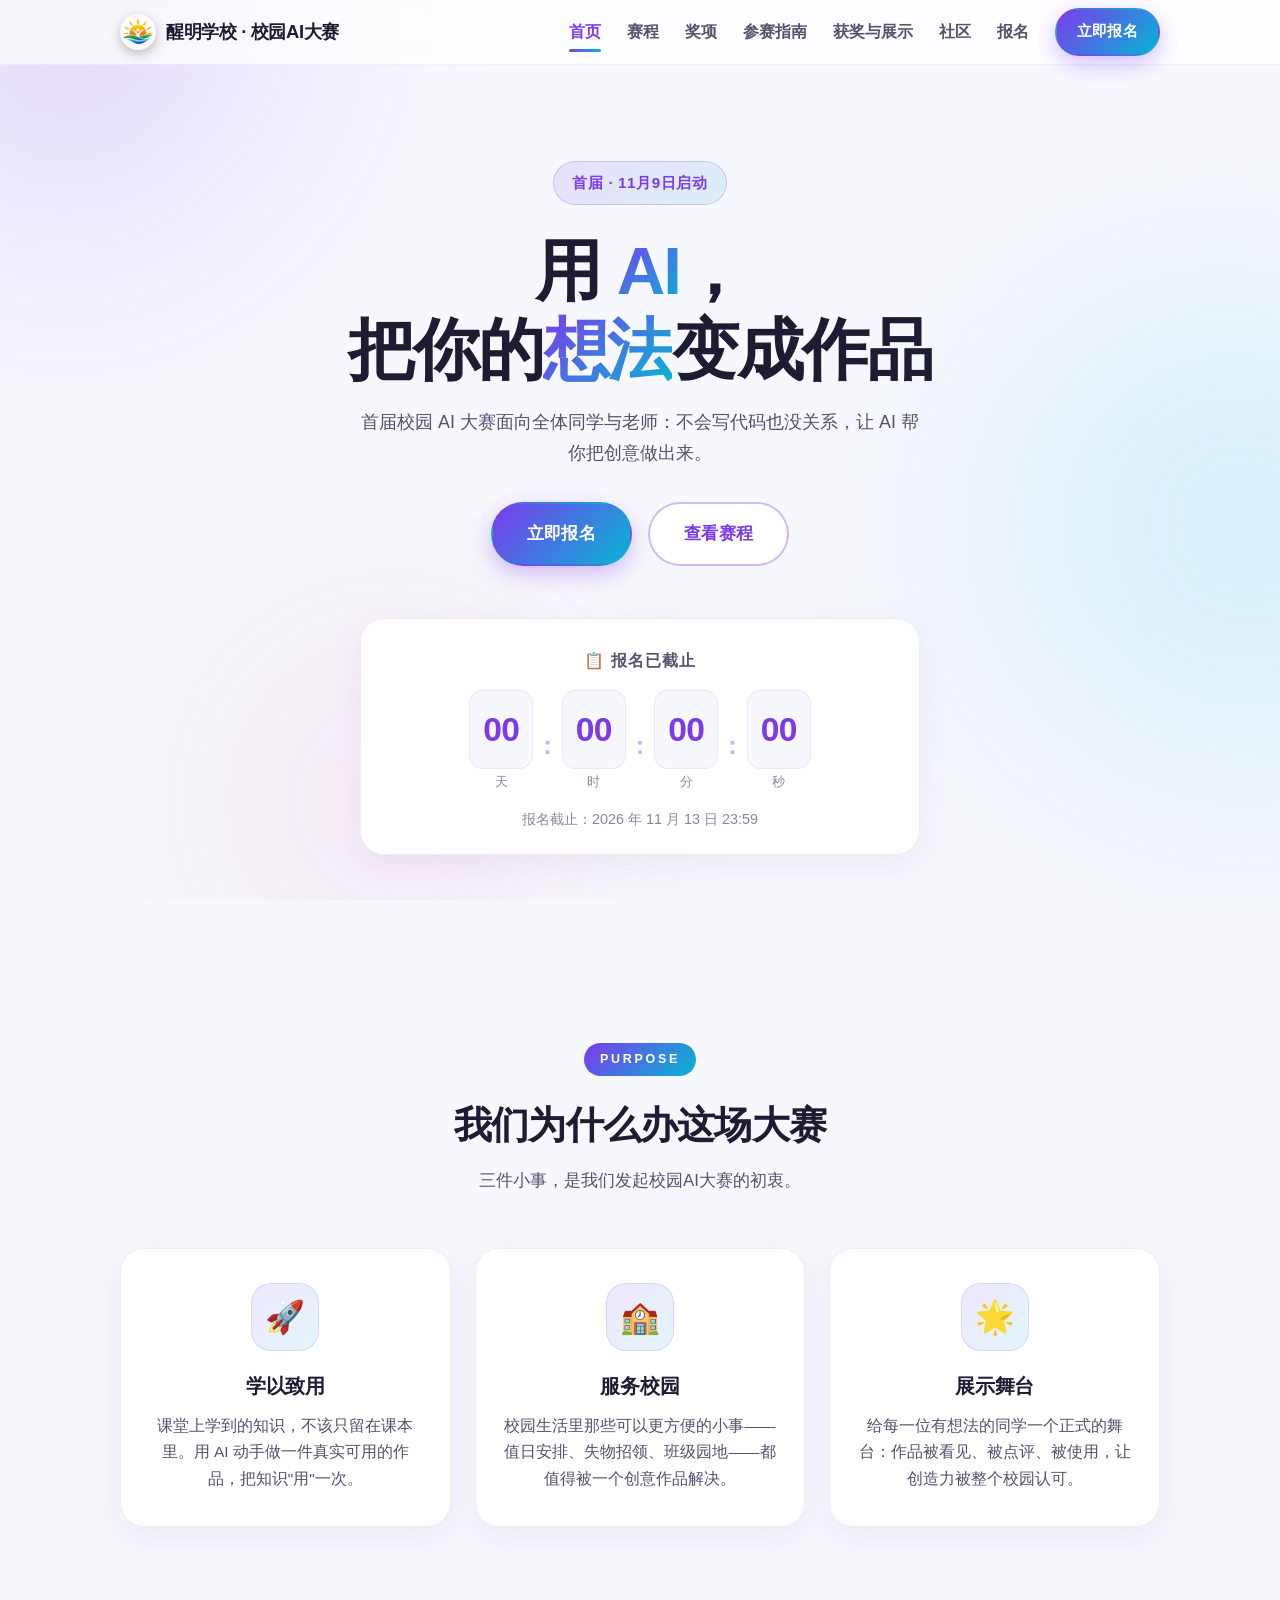
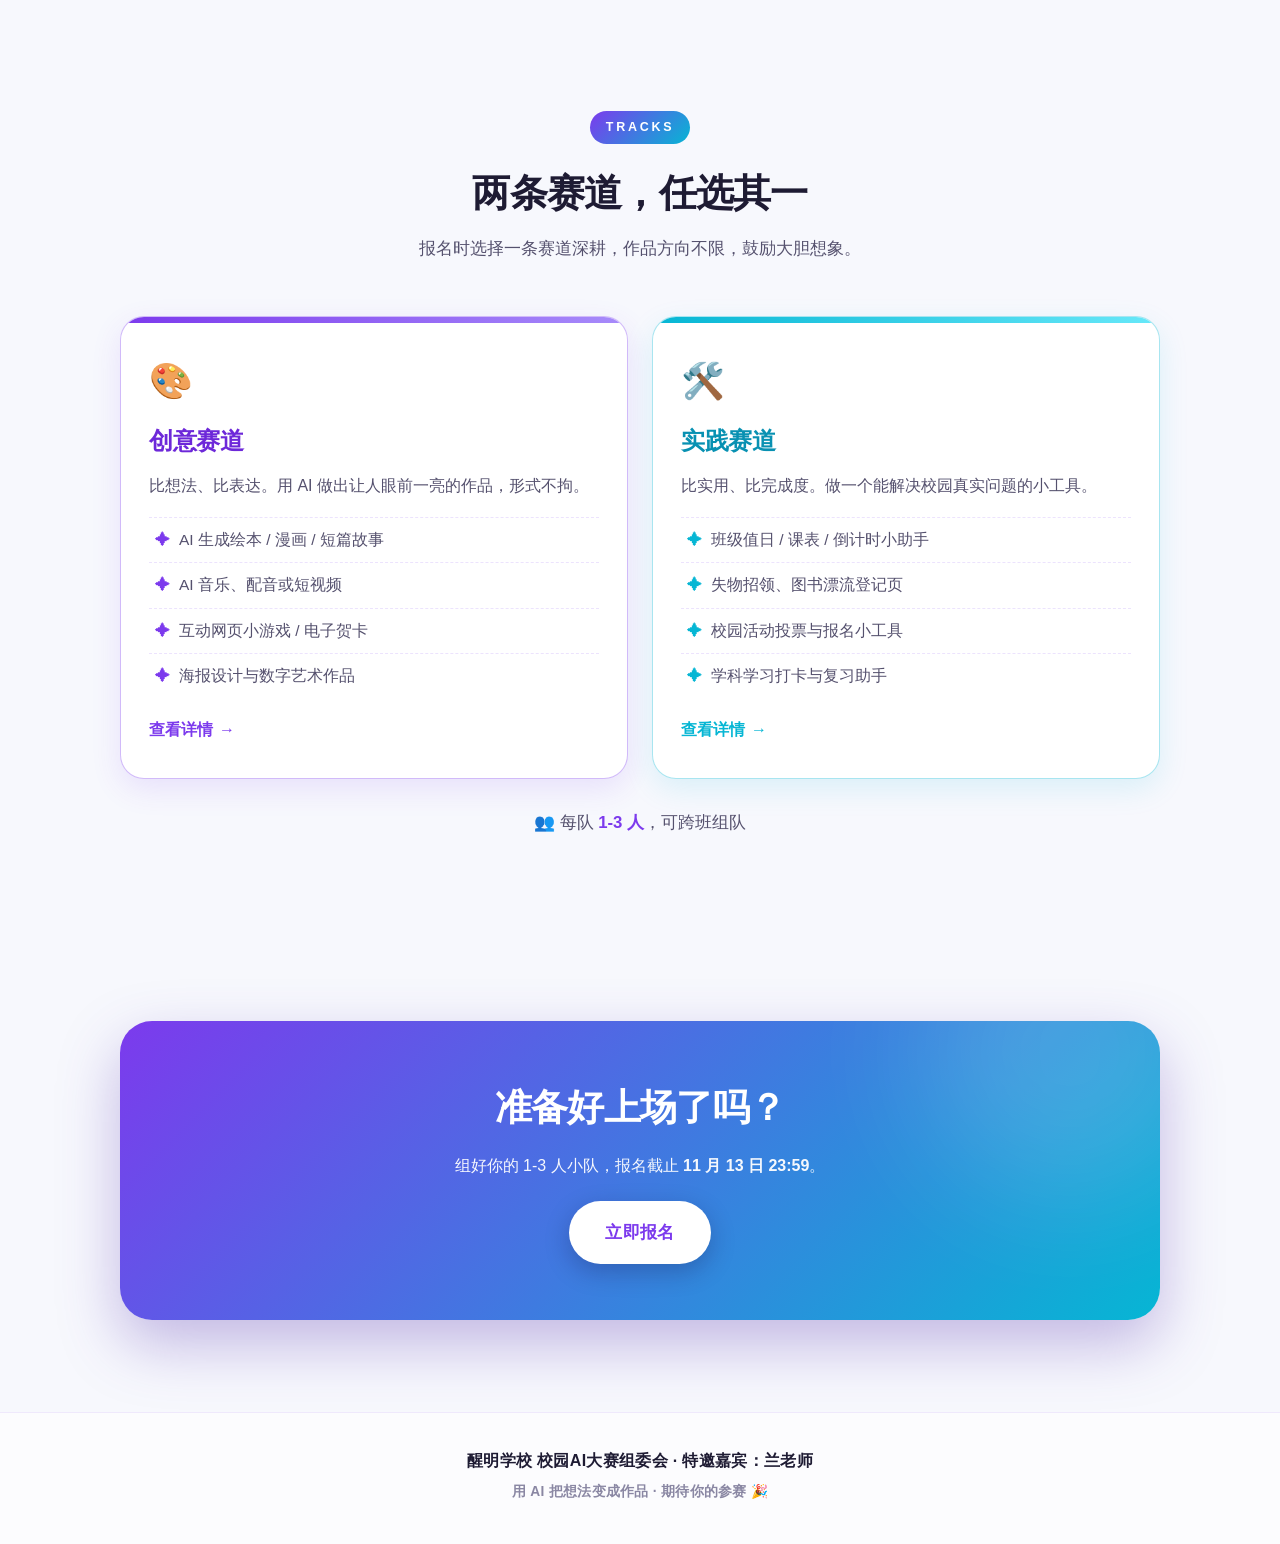
==== commit f905dfa9: "评审规则调整：AI评分60%+学生评委40%双轨合成，兰老师转任特邀嘉宾与仲裁；页脚头衔同步（via API）" ====
--- a/index.html
+++ b/index.html
@@ -1,176 +1,176 @@
-<!DOCTYPE html>
-<html lang="zh-CN">
-<head>
-  <meta charset="UTF-8">
-<meta http-equiv="Content-Security-Policy" content="default-src 'self'; script-src 'self' 'unsafe-inline'; style-src 'self' 'unsafe-inline'; img-src 'self' data:; connect-src 'self'; font-src 'self'; object-src 'none'; base-uri 'none'; form-action 'none'; upgrade-insecure-requests">
-<meta name="referrer" content="strict-origin-when-cross-origin">
-  <meta name="viewport" content="width=device-width, initial-scale=1.0">
-  <meta name="description" content="校园AI大赛——面向初中生与老师的首届校园 AI 创作比赛，用 AI 把想法变成作品。">
-  <title>校园AI大赛 · 首届 | 用 AI 把想法变成作品</title>
-  <link rel="icon" type="image/png" href="favicon.png">
-  <link rel="stylesheet" href="style.css">
-</head>
-<body>
-
-  <!-- 背景装饰渐变 blob（纯 CSS，无外部资源） -->
-  <div class="bg-blobs" aria-hidden="true">
-    <span class="blob blob-1"></span>
-    <span class="blob blob-2"></span>
-    <span class="blob blob-3"></span>
-  </div>
-
-  <!-- ========== 毛玻璃 sticky 导航（全站共享） ========== -->
-  <header class="navbar" id="navbar">
-    <div class="container nav-inner">
-      <a class="logo" href="index.html" aria-label="校园AI大赛 首页">
-        <img class="logo-badge" src="xingming-logo.jpg" alt="醒明学校校徽" width="36" height="36">
-        <span class="logo-text">醒明学校 · 校园AI大赛</span>
-      </a>
-
-      <nav class="nav-links" id="navLinks" aria-label="页面导航">
-        <a href="index.html" class="active" aria-current="page">首页</a>
-        <a href="schedule.html">赛程</a>
-        <a href="awards.html">奖项</a>
-        <a href="guide.html">参赛指南</a>
-        <a href="results.html">获奖与展示</a>
-        <a href="https://campus-ai-community.pages.dev/" target="_blank" rel="noopener">社区</a>
-        <a href="register.html">报名</a>
-        <a class="btn btn-gradient btn-nav" href="https://wj.qq.com/s2/28511279/feyw/" target="_blank" rel="noopener">立即报名</a>
-      </nav>
-
-      <button class="nav-toggle" id="navToggle" aria-label="展开菜单" aria-expanded="false" aria-controls="navLinks">
-        <span></span><span></span><span></span>
-      </button>
-    </div>
-  </header>
-
-  <main id="top">
-
-    <!-- ========== Hero ========== -->
-    <section class="hero" id="hero">
-      <div class="container hero-inner">
-        <p class="hero-tag reveal">首届 · 11月9日启动</p>
-        <h1 class="hero-title reveal">
-          用 <span class="grad-text">AI</span>，<br>
-          把你的<span class="grad-text">想法</span>变成作品
-        </h1>
-        <p class="hero-sub reveal">首届校园 AI 大赛面向全体同学与老师：不会写代码也没关系，让 AI 帮你把创意做出来。</p>
-
-        <div class="hero-actions reveal">
-          <a class="btn btn-gradient btn-lg" href="https://wj.qq.com/s2/28511279/feyw/" target="_blank" rel="noopener">立即报名</a>
-          <a class="btn btn-outline btn-lg" href="schedule.html">查看赛程</a>
-        </div>
-
-        <!-- 倒计时卡片：距报名截止 -->
-        <div class="countdown-card reveal" role="timer" aria-label="距报名截止倒计时">
-          <p class="countdown-label">⏳ 距报名截止还有</p>
-          <div class="countdown" id="countdown">
-            <div class="cd-unit"><span class="cd-num" id="cdDays">--</span><span class="cd-name">天</span></div>
-            <span class="cd-sep" aria-hidden="true">:</span>
-            <div class="cd-unit"><span class="cd-num" id="cdHours">--</span><span class="cd-name">时</span></div>
-            <span class="cd-sep" aria-hidden="true">:</span>
-            <div class="cd-unit"><span class="cd-num" id="cdMins">--</span><span class="cd-name">分</span></div>
-            <span class="cd-sep" aria-hidden="true">:</span>
-            <div class="cd-unit"><span class="cd-num" id="cdSecs">--</span><span class="cd-name">秒</span></div>
-          </div>
-          <p class="countdown-deadline">报名截止：2026 年 11 月 13 日 23:59</p>
-        </div>
-      </div>
-    </section>
-
-    <!-- ========== 大赛初衷 ========== -->
-    <section class="section" id="purpose">
-      <div class="container">
-        <div class="section-head reveal">
-          <span class="section-badge">PURPOSE</span>
-          <h2 class="section-title">我们为什么办这场大赛</h2>
-          <p class="section-sub">三件小事，是我们发起校园AI大赛的初衷。</p>
-        </div>
-
-        <div class="grid-3">
-          <article class="card purpose-card reveal">
-            <div class="card-emoji" aria-hidden="true">🚀</div>
-            <h3>学以致用</h3>
-            <p>课堂上学到的知识，不该只留在课本里。用 AI 动手做一件真实可用的作品，把知识"用"一次。</p>
-          </article>
-          <article class="card purpose-card reveal">
-            <div class="card-emoji" aria-hidden="true">🏫</div>
-            <h3>服务校园</h3>
-            <p>校园生活里那些可以更方便的小事——值日安排、失物招领、班级园地——都值得被一个创意作品解决。</p>
-          </article>
-          <article class="card purpose-card reveal">
-            <div class="card-emoji" aria-hidden="true">🌟</div>
-            <h3>展示舞台</h3>
-            <p>给每一位有想法的同学一个正式的舞台：作品被看见、被点评、被使用，让创造力被整个校园认可。</p>
-          </article>
-        </div>
-      </div>
-    </section>
-
-    <!-- ========== 赛道简介 ========== -->
-    <section class="section" id="tracks">
-      <div class="container">
-        <div class="section-head reveal">
-          <span class="section-badge">TRACKS</span>
-          <h2 class="section-title">两条赛道，任选其一</h2>
-          <p class="section-sub">报名时选择一条赛道深耕，作品方向不限，鼓励大胆想象。</p>
-        </div>
-
-        <div class="grid-2">
-          <!-- 创意赛道：紫渐变描边 -->
-          <article class="card track-card track-creative reveal">
-            <div class="track-icon" aria-hidden="true">🎨</div>
-            <h3>创意赛道</h3>
-            <p class="track-desc">比想法、比表达。用 AI 做出让人眼前一亮的作品，形式不拘。</p>
-            <ul class="track-list">
-              <li>AI 生成绘本 / 漫画 / 短篇故事</li>
-              <li>AI 音乐、配音或短视频</li>
-              <li>互动网页小游戏 / 电子贺卡</li>
-              <li>海报设计与数字艺术作品</li>
-            </ul>
-            <a class="track-link" href="awards.html">查看详情</a>
-          </article>
-
-          <!-- 实践赛道：青渐变描边 -->
-          <article class="card track-card track-practice reveal">
-            <div class="track-icon" aria-hidden="true">🛠️</div>
-            <h3>实践赛道</h3>
-            <p class="track-desc">比实用、比完成度。做一个能解决校园真实问题的小工具。</p>
-            <ul class="track-list">
-              <li>班级值日 / 课表 / 倒计时小助手</li>
-              <li>失物招领、图书漂流登记页</li>
-              <li>校园活动投票与报名小工具</li>
-              <li>学科学习打卡与复习助手</li>
-            </ul>
-            <a class="track-link" href="awards.html">查看详情</a>
-          </article>
-        </div>
-
-        <p class="tracks-note reveal">👥 每队 <strong>1-3 人</strong>，可跨班组队</p>
-      </div>
-    </section>
-
-    <!-- ========== 底部 CTA 条 ========== -->
-    <section class="section cta-section">
-      <div class="container">
-        <div class="cta-banner reveal">
-          <h2>准备好上场了吗？</h2>
-          <p>组好你的 1-3 人小队，报名截止 <strong>11 月 13 日 23:59</strong>。</p>
-          <a class="btn btn-white btn-lg" href="register.html">立即报名</a>
-        </div>
-      </div>
-    </section>
-
-  </main>
-
-  <!-- ========== 页脚（全站共享） ========== -->
-  <footer class="footer">
-    <div class="container">
-      <p>醒明学校 校园AI大赛组委会 · 嘉宾兼主评委：兰老师</p>
-      <p class="footer-small">用 AI 把想法变成作品 · 期待你的参赛 🎉</p>
-    </div>
-  </footer>
-
-  <script src="main.js"></script>
-</body>
-</html>
+<!DOCTYPE html>
+<html lang="zh-CN">
+<head>
+  <meta charset="UTF-8">
+<meta http-equiv="Content-Security-Policy" content="default-src 'self'; script-src 'self' 'unsafe-inline'; style-src 'self' 'unsafe-inline'; img-src 'self' data:; connect-src 'self'; font-src 'self'; object-src 'none'; base-uri 'none'; form-action 'none'; upgrade-insecure-requests">
+<meta name="referrer" content="strict-origin-when-cross-origin">
+  <meta name="viewport" content="width=device-width, initial-scale=1.0">
+  <meta name="description" content="校园AI大赛——面向初中生与老师的首届校园 AI 创作比赛，用 AI 把想法变成作品。">
+  <title>校园AI大赛 · 首届 | 用 AI 把想法变成作品</title>
+  <link rel="icon" type="image/png" href="favicon.png">
+  <link rel="stylesheet" href="style.css">
+</head>
+<body>
+
+  <!-- 背景装饰渐变 blob（纯 CSS，无外部资源） -->
+  <div class="bg-blobs" aria-hidden="true">
+    <span class="blob blob-1"></span>
+    <span class="blob blob-2"></span>
+    <span class="blob blob-3"></span>
+  </div>
+
+  <!-- ========== 毛玻璃 sticky 导航（全站共享） ========== -->
+  <header class="navbar" id="navbar">
+    <div class="container nav-inner">
+      <a class="logo" href="index.html" aria-label="校园AI大赛 首页">
+        <img class="logo-badge" src="xingming-logo.jpg" alt="醒明学校校徽" width="36" height="36">
+        <span class="logo-text">醒明学校 · 校园AI大赛</span>
+      </a>
+
+      <nav class="nav-links" id="navLinks" aria-label="页面导航">
+        <a href="index.html" class="active" aria-current="page">首页</a>
+        <a href="schedule.html">赛程</a>
+        <a href="awards.html">奖项</a>
+        <a href="guide.html">参赛指南</a>
+        <a href="results.html">获奖与展示</a>
+        <a href="https://campus-ai-community.pages.dev/" target="_blank" rel="noopener">社区</a>
+        <a href="register.html">报名</a>
+        <a class="btn btn-gradient btn-nav" href="https://wj.qq.com/s2/28511279/feyw/" target="_blank" rel="noopener">立即报名</a>
+      </nav>
+
+      <button class="nav-toggle" id="navToggle" aria-label="展开菜单" aria-expanded="false" aria-controls="navLinks">
+        <span></span><span></span><span></span>
+      </button>
+    </div>
+  </header>
+
+  <main id="top">
+
+    <!-- ========== Hero ========== -->
+    <section class="hero" id="hero">
+      <div class="container hero-inner">
+        <p class="hero-tag reveal">首届 · 11月9日启动</p>
+        <h1 class="hero-title reveal">
+          用 <span class="grad-text">AI</span>，<br>
+          把你的<span class="grad-text">想法</span>变成作品
+        </h1>
+        <p class="hero-sub reveal">首届校园 AI 大赛面向全体同学与老师：不会写代码也没关系，让 AI 帮你把创意做出来。</p>
+
+        <div class="hero-actions reveal">
+          <a class="btn btn-gradient btn-lg" href="https://wj.qq.com/s2/28511279/feyw/" target="_blank" rel="noopener">立即报名</a>
+          <a class="btn btn-outline btn-lg" href="schedule.html">查看赛程</a>
+        </div>
+
+        <!-- 倒计时卡片：距报名截止 -->
+        <div class="countdown-card reveal" role="timer" aria-label="距报名截止倒计时">
+          <p class="countdown-label">⏳ 距报名截止还有</p>
+          <div class="countdown" id="countdown">
+            <div class="cd-unit"><span class="cd-num" id="cdDays">--</span><span class="cd-name">天</span></div>
+            <span class="cd-sep" aria-hidden="true">:</span>
+            <div class="cd-unit"><span class="cd-num" id="cdHours">--</span><span class="cd-name">时</span></div>
+            <span class="cd-sep" aria-hidden="true">:</span>
+            <div class="cd-unit"><span class="cd-num" id="cdMins">--</span><span class="cd-name">分</span></div>
+            <span class="cd-sep" aria-hidden="true">:</span>
+            <div class="cd-unit"><span class="cd-num" id="cdSecs">--</span><span class="cd-name">秒</span></div>
+          </div>
+          <p class="countdown-deadline">报名截止：2026 年 11 月 13 日 23:59</p>
+        </div>
+      </div>
+    </section>
+
+    <!-- ========== 大赛初衷 ========== -->
+    <section class="section" id="purpose">
+      <div class="container">
+        <div class="section-head reveal">
+          <span class="section-badge">PURPOSE</span>
+          <h2 class="section-title">我们为什么办这场大赛</h2>
+          <p class="section-sub">三件小事，是我们发起校园AI大赛的初衷。</p>
+        </div>
+
+        <div class="grid-3">
+          <article class="card purpose-card reveal">
+            <div class="card-emoji" aria-hidden="true">🚀</div>
+            <h3>学以致用</h3>
+            <p>课堂上学到的知识，不该只留在课本里。用 AI 动手做一件真实可用的作品，把知识"用"一次。</p>
+          </article>
+          <article class="card purpose-card reveal">
+            <div class="card-emoji" aria-hidden="true">🏫</div>
+            <h3>服务校园</h3>
+            <p>校园生活里那些可以更方便的小事——值日安排、失物招领、班级园地——都值得被一个创意作品解决。</p>
+          </article>
+          <article class="card purpose-card reveal">
+            <div class="card-emoji" aria-hidden="true">🌟</div>
+            <h3>展示舞台</h3>
+            <p>给每一位有想法的同学一个正式的舞台：作品被看见、被点评、被使用，让创造力被整个校园认可。</p>
+          </article>
+        </div>
+      </div>
+    </section>
+
+    <!-- ========== 赛道简介 ========== -->
+    <section class="section" id="tracks">
+      <div class="container">
+        <div class="section-head reveal">
+          <span class="section-badge">TRACKS</span>
+          <h2 class="section-title">两条赛道，任选其一</h2>
+          <p class="section-sub">报名时选择一条赛道深耕，作品方向不限，鼓励大胆想象。</p>
+        </div>
+
+        <div class="grid-2">
+          <!-- 创意赛道：紫渐变描边 -->
+          <article class="card track-card track-creative reveal">
+            <div class="track-icon" aria-hidden="true">🎨</div>
+            <h3>创意赛道</h3>
+            <p class="track-desc">比想法、比表达。用 AI 做出让人眼前一亮的作品，形式不拘。</p>
+            <ul class="track-list">
+              <li>AI 生成绘本 / 漫画 / 短篇故事</li>
+              <li>AI 音乐、配音或短视频</li>
+              <li>互动网页小游戏 / 电子贺卡</li>
+              <li>海报设计与数字艺术作品</li>
+            </ul>
+            <a class="track-link" href="awards.html">查看详情</a>
+          </article>
+
+          <!-- 实践赛道：青渐变描边 -->
+          <article class="card track-card track-practice reveal">
+            <div class="track-icon" aria-hidden="true">🛠️</div>
+            <h3>实践赛道</h3>
+            <p class="track-desc">比实用、比完成度。做一个能解决校园真实问题的小工具。</p>
+            <ul class="track-list">
+              <li>班级值日 / 课表 / 倒计时小助手</li>
+              <li>失物招领、图书漂流登记页</li>
+              <li>校园活动投票与报名小工具</li>
+              <li>学科学习打卡与复习助手</li>
+            </ul>
+            <a class="track-link" href="awards.html">查看详情</a>
+          </article>
+        </div>
+
+        <p class="tracks-note reveal">👥 每队 <strong>1-3 人</strong>，可跨班组队</p>
+      </div>
+    </section>
+
+    <!-- ========== 底部 CTA 条 ========== -->
+    <section class="section cta-section">
+      <div class="container">
+        <div class="cta-banner reveal">
+          <h2>准备好上场了吗？</h2>
+          <p>组好你的 1-3 人小队，报名截止 <strong>11 月 13 日 23:59</strong>。</p>
+          <a class="btn btn-white btn-lg" href="register.html">立即报名</a>
+        </div>
+      </div>
+    </section>
+
+  </main>
+
+  <!-- ========== 页脚（全站共享） ========== -->
+  <footer class="footer">
+    <div class="container">
+      <p>醒明学校 校园AI大赛组委会 · 特邀嘉宾：兰老师</p>
+      <p class="footer-small">用 AI 把想法变成作品 · 期待你的参赛 🎉</p>
+    </div>
+  </footer>
+
+  <script src="main.js"></script>
+</body>
+</html>
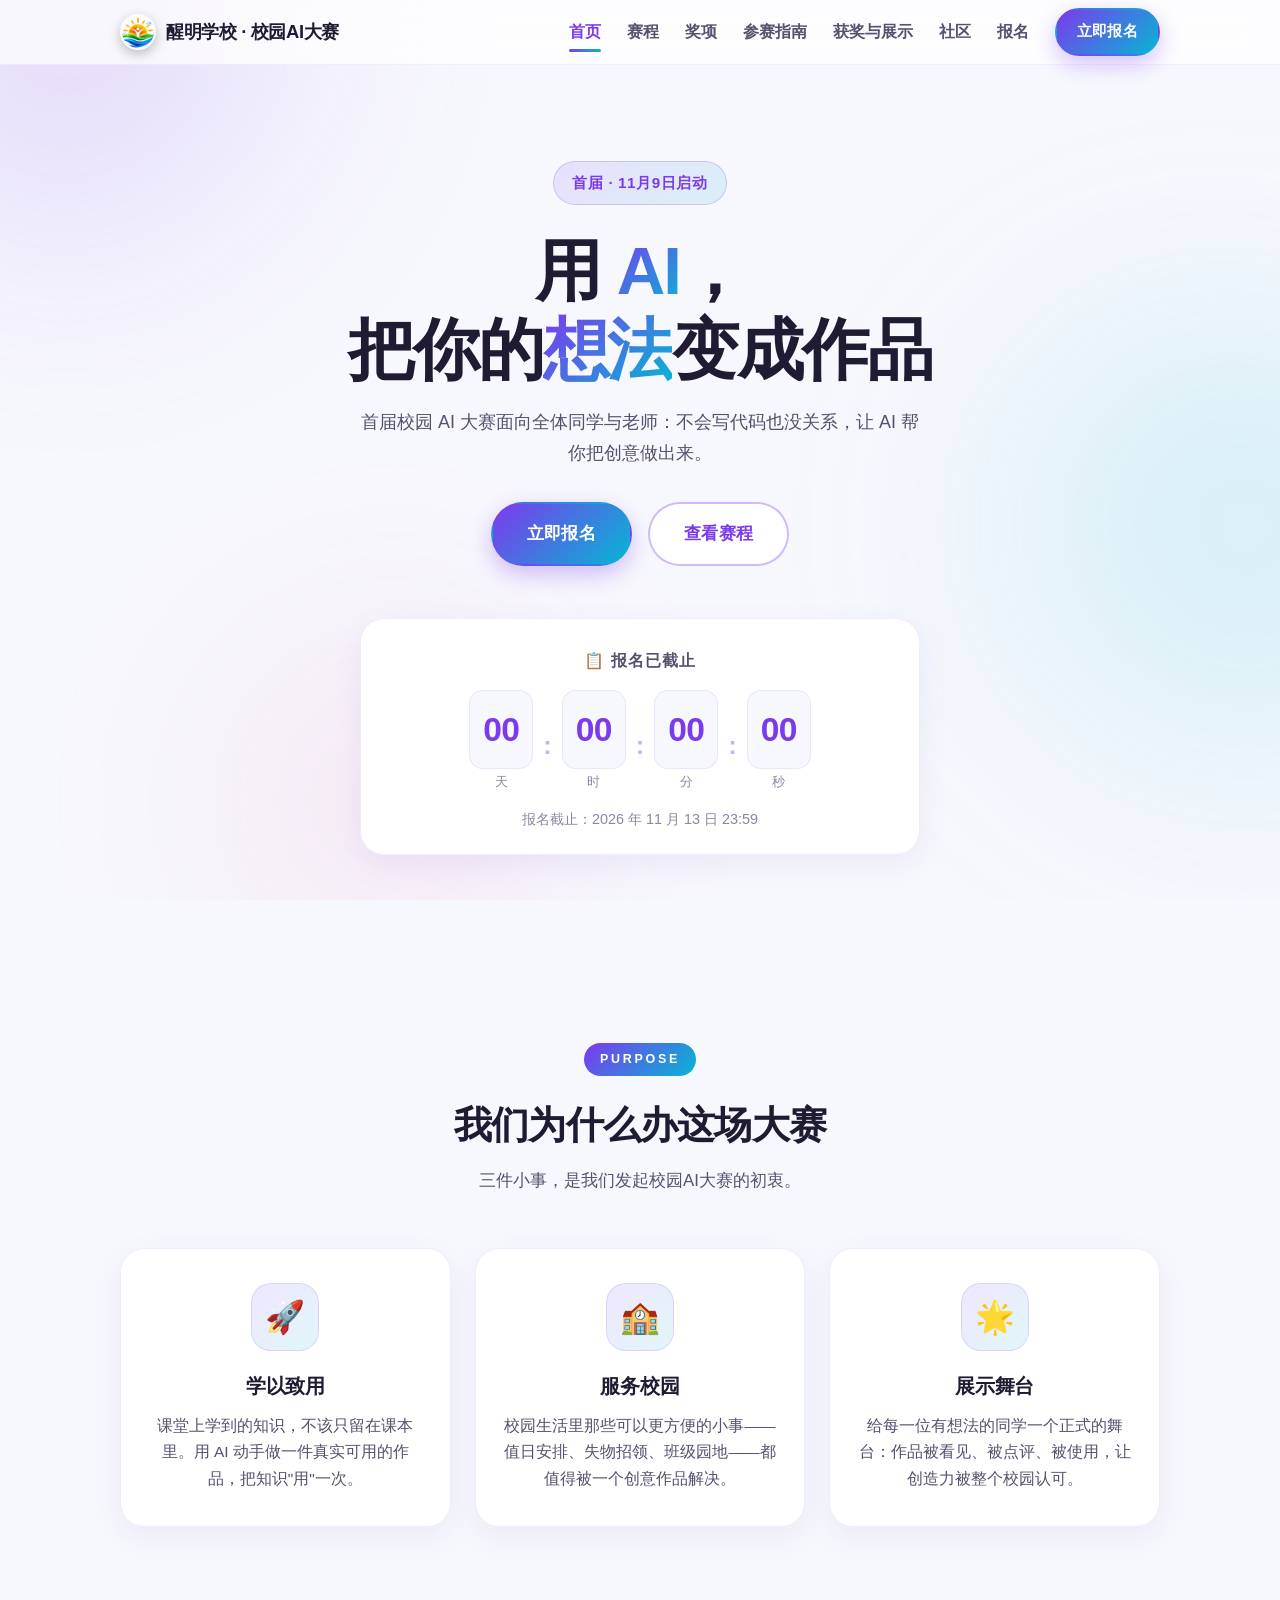
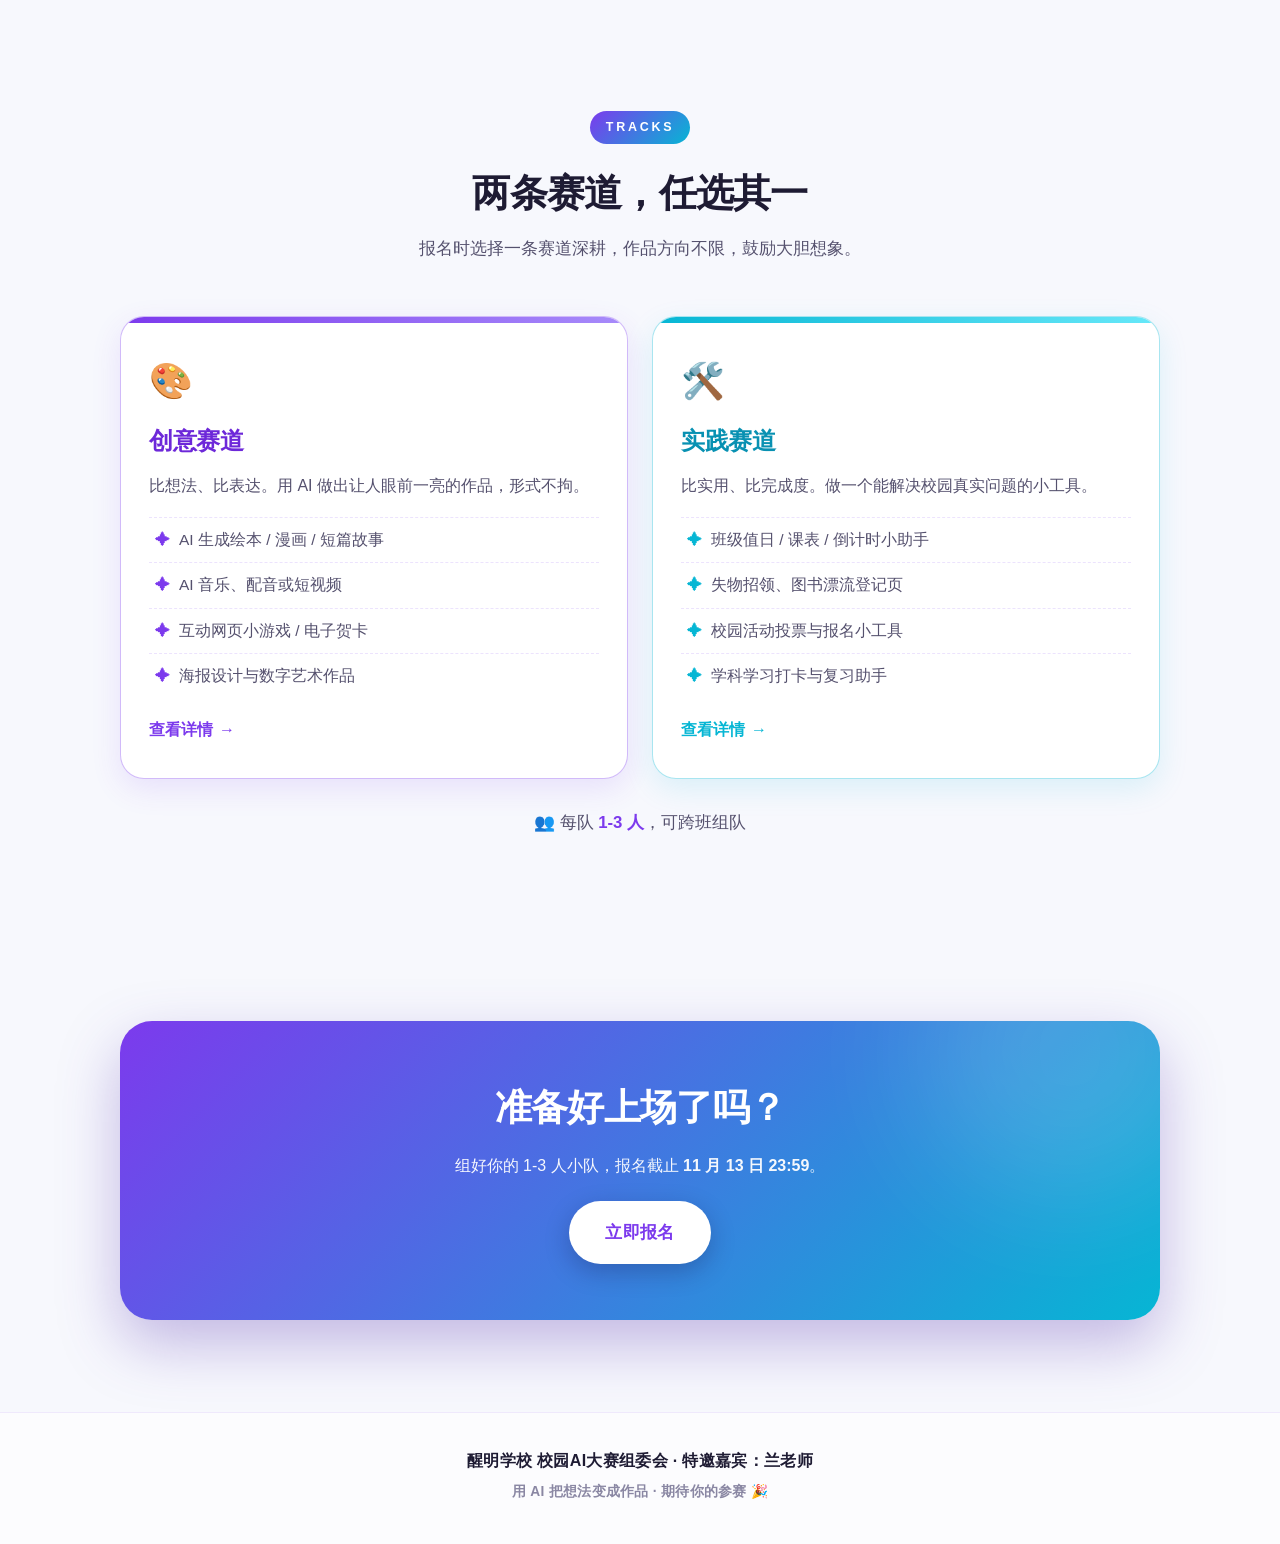
==== commit 925aae99: "官网logo更新：新版醒明AI创造力大赛标志（导航徽章+favicon），全站6页生效" ====
--- a/index.html
+++ b/index.html
@@ -23,7 +23,7 @@
   <header class="navbar" id="navbar">
     <div class="container nav-inner">
       <a class="logo" href="index.html" aria-label="校园AI大赛 首页">
-        <img class="logo-badge" src="xingming-logo.jpg" alt="醒明学校校徽" width="36" height="36">
+        <img class="logo-badge" src="logo-badge.png" alt="醒明AI创造力大赛标志" width="36" height="36">
         <span class="logo-text">醒明学校 · 校园AI大赛</span>
       </a>
 
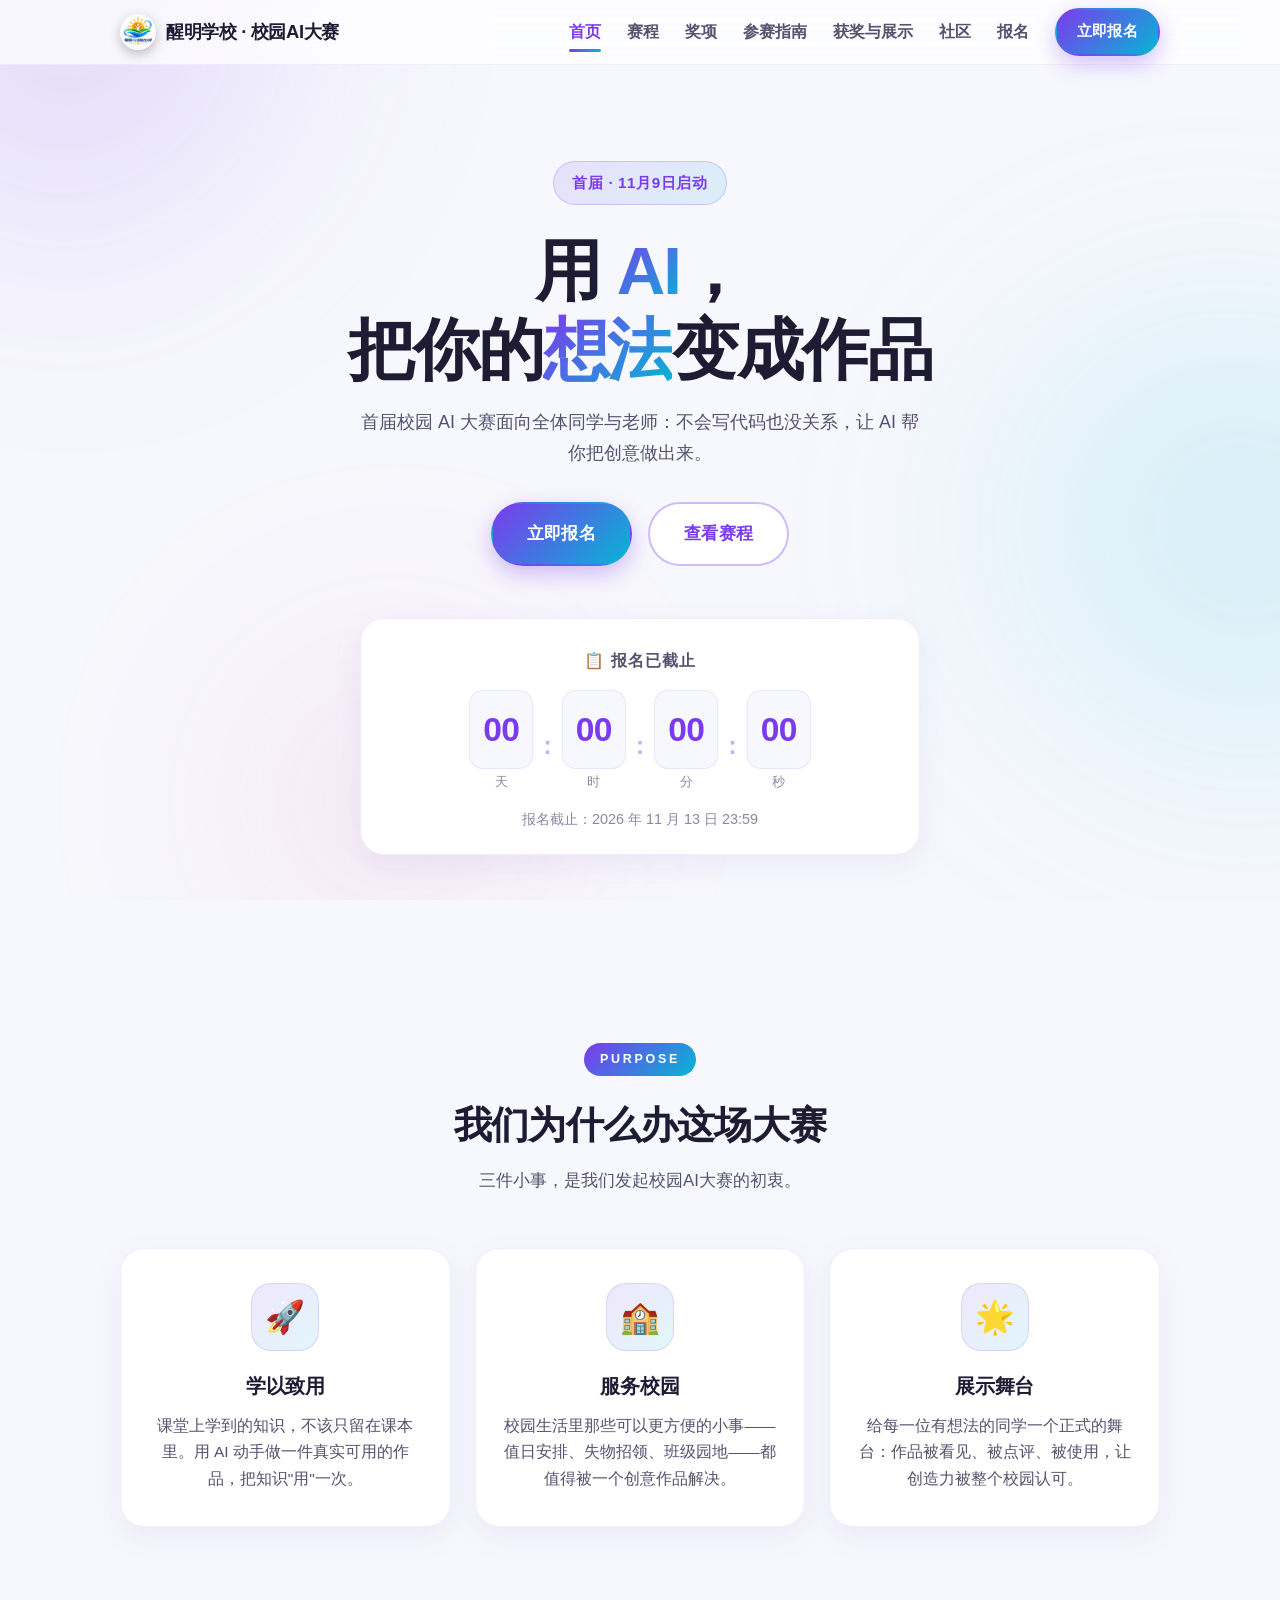
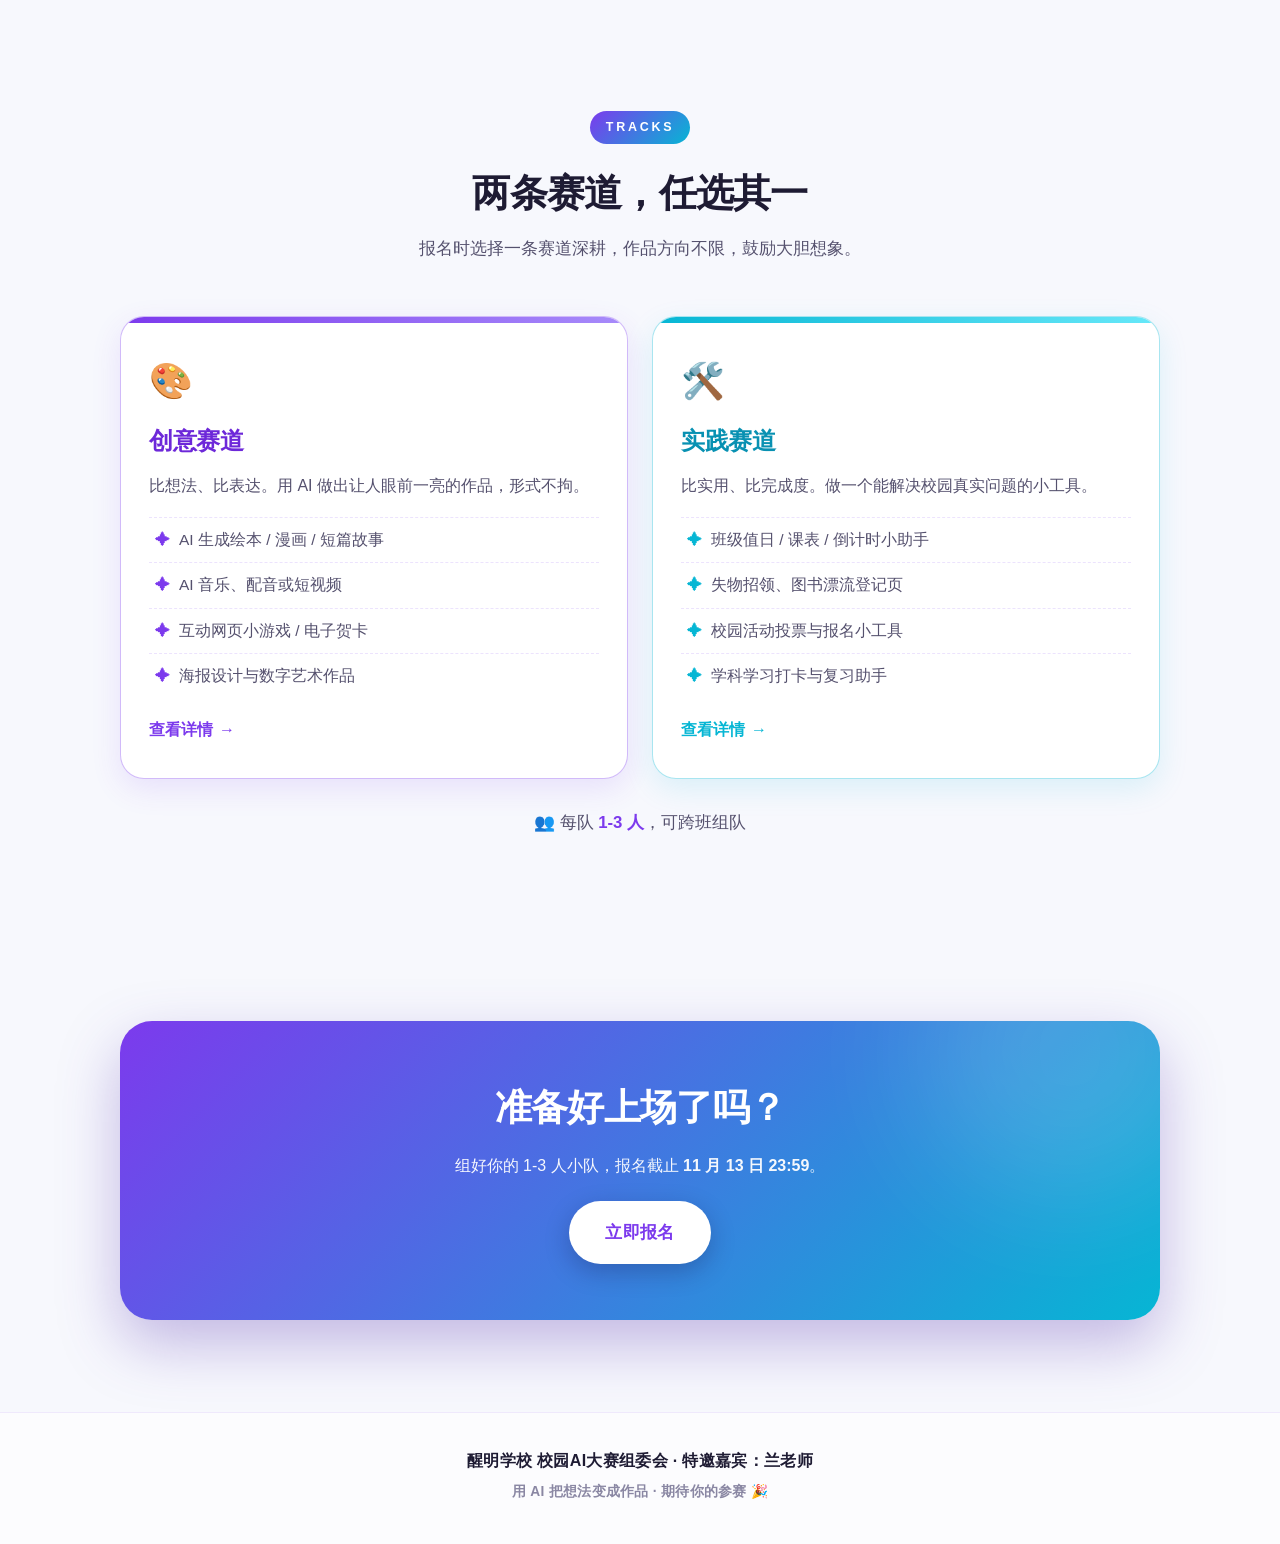
==== commit 749fdd45: "图标引用加版本号v2强制刷新浏览器缓存" ====
--- a/index.html
+++ b/index.html
@@ -7,7 +7,7 @@
   <meta name="viewport" content="width=device-width, initial-scale=1.0">
   <meta name="description" content="校园AI大赛——面向初中生与老师的首届校园 AI 创作比赛，用 AI 把想法变成作品。">
   <title>校园AI大赛 · 首届 | 用 AI 把想法变成作品</title>
-  <link rel="icon" type="image/png" href="favicon.png">
+  <link rel="icon" type="image/png" href="favicon.png?v=2">
   <link rel="stylesheet" href="style.css">
 </head>
 <body>
@@ -23,7 +23,7 @@
   <header class="navbar" id="navbar">
     <div class="container nav-inner">
       <a class="logo" href="index.html" aria-label="校园AI大赛 首页">
-        <img class="logo-badge" src="logo-badge.png" alt="醒明AI创造力大赛标志" width="36" height="36">
+        <img class="logo-badge" src="logo-badge.png?v=2" alt="醒明AI创造力大赛标志" width="36" height="36">
         <span class="logo-text">醒明学校 · 校园AI大赛</span>
       </a>
 
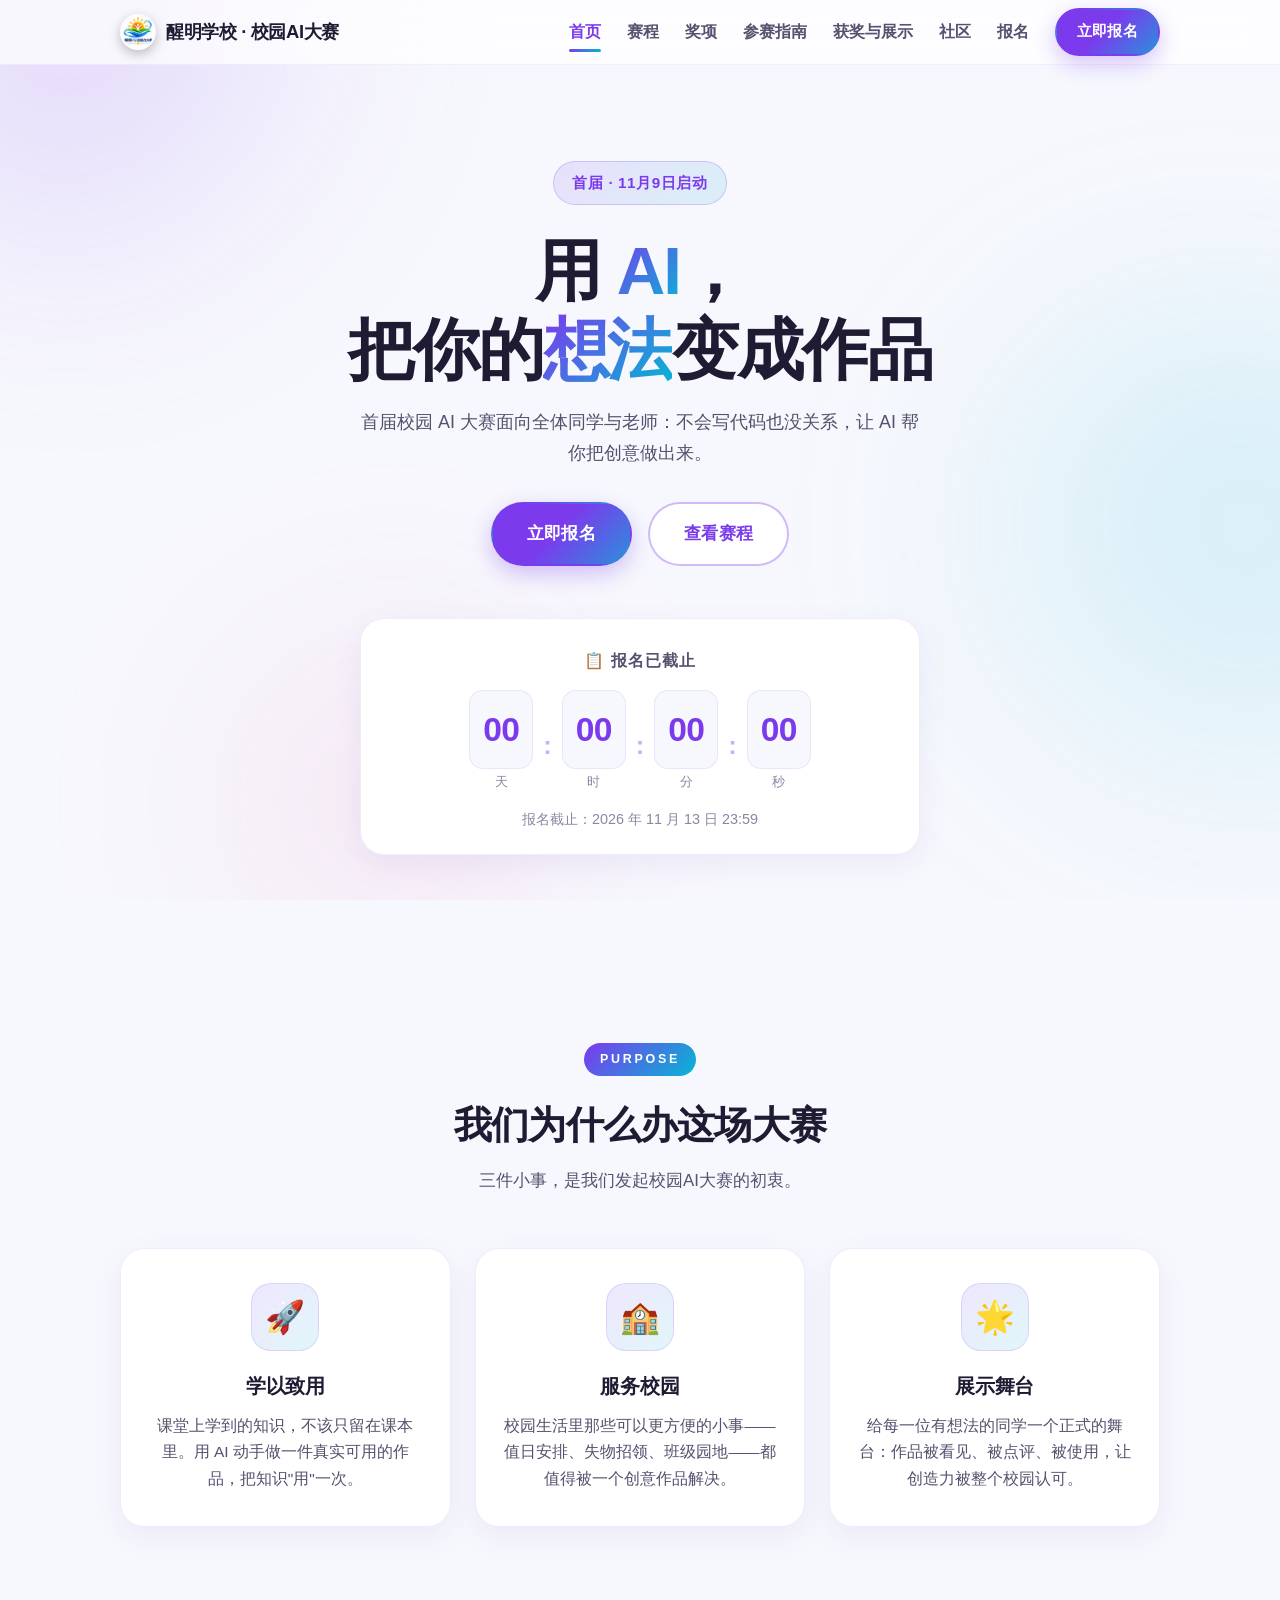
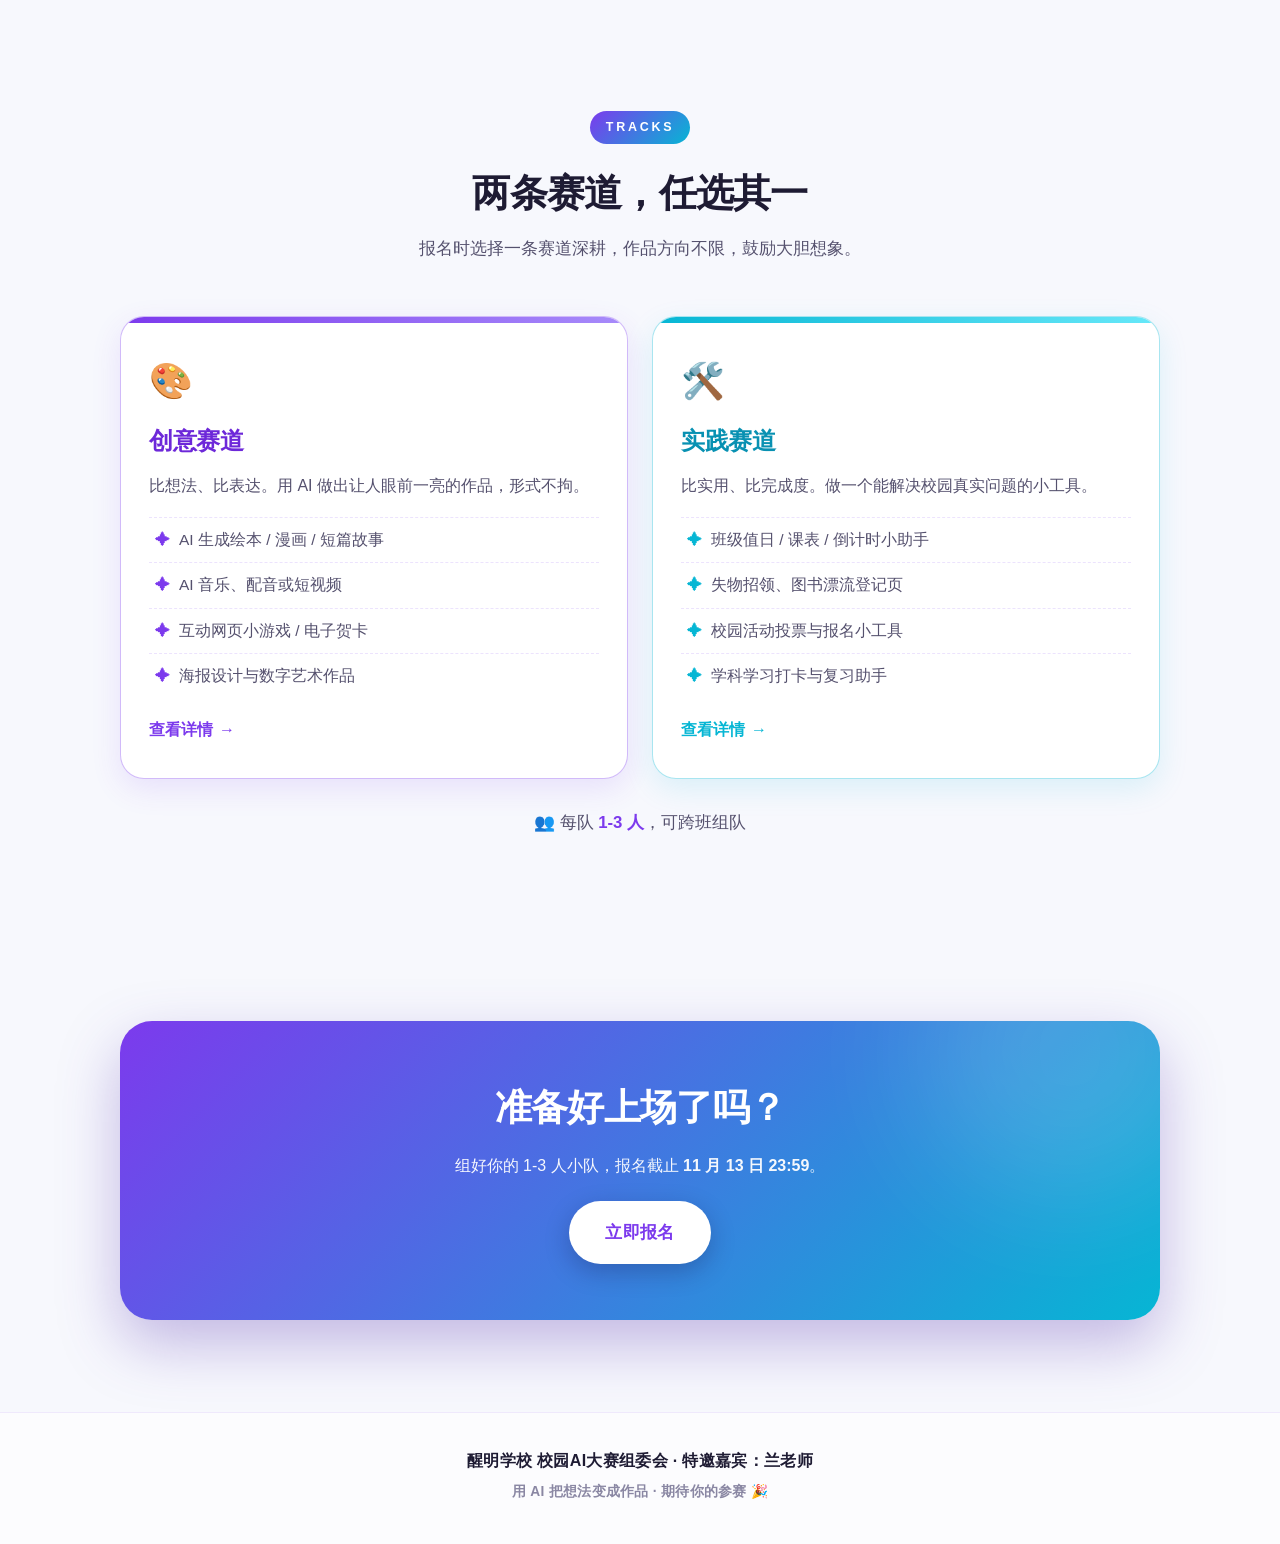
==== commit dcfb6824: "修复立即报名按钮渐变边缘毛边（紫主导），全站静态资源加缓存版本号" ====
--- a/index.html
+++ b/index.html
@@ -1,176 +1,176 @@
-<!DOCTYPE html>
-<html lang="zh-CN">
-<head>
-  <meta charset="UTF-8">
-<meta http-equiv="Content-Security-Policy" content="default-src 'self'; script-src 'self' 'unsafe-inline'; style-src 'self' 'unsafe-inline'; img-src 'self' data:; connect-src 'self'; font-src 'self'; object-src 'none'; base-uri 'none'; form-action 'none'; upgrade-insecure-requests">
-<meta name="referrer" content="strict-origin-when-cross-origin">
-  <meta name="viewport" content="width=device-width, initial-scale=1.0">
-  <meta name="description" content="校园AI大赛——面向初中生与老师的首届校园 AI 创作比赛，用 AI 把想法变成作品。">
-  <title>校园AI大赛 · 首届 | 用 AI 把想法变成作品</title>
-  <link rel="icon" type="image/png" href="favicon.png?v=2">
-  <link rel="stylesheet" href="style.css">
-</head>
-<body>
-
-  <!-- 背景装饰渐变 blob（纯 CSS，无外部资源） -->
-  <div class="bg-blobs" aria-hidden="true">
-    <span class="blob blob-1"></span>
-    <span class="blob blob-2"></span>
-    <span class="blob blob-3"></span>
-  </div>
-
-  <!-- ========== 毛玻璃 sticky 导航（全站共享） ========== -->
-  <header class="navbar" id="navbar">
-    <div class="container nav-inner">
-      <a class="logo" href="index.html" aria-label="校园AI大赛 首页">
-        <img class="logo-badge" src="logo-badge.png?v=2" alt="醒明AI创造力大赛标志" width="36" height="36">
-        <span class="logo-text">醒明学校 · 校园AI大赛</span>
-      </a>
-
-      <nav class="nav-links" id="navLinks" aria-label="页面导航">
-        <a href="index.html" class="active" aria-current="page">首页</a>
-        <a href="schedule.html">赛程</a>
-        <a href="awards.html">奖项</a>
-        <a href="guide.html">参赛指南</a>
-        <a href="results.html">获奖与展示</a>
-        <a href="https://campus-ai-community.pages.dev/" target="_blank" rel="noopener">社区</a>
-        <a href="register.html">报名</a>
-        <a class="btn btn-gradient btn-nav" href="https://wj.qq.com/s2/28511279/feyw/" target="_blank" rel="noopener">立即报名</a>
-      </nav>
-
-      <button class="nav-toggle" id="navToggle" aria-label="展开菜单" aria-expanded="false" aria-controls="navLinks">
-        <span></span><span></span><span></span>
-      </button>
-    </div>
-  </header>
-
-  <main id="top">
-
-    <!-- ========== Hero ========== -->
-    <section class="hero" id="hero">
-      <div class="container hero-inner">
-        <p class="hero-tag reveal">首届 · 11月9日启动</p>
-        <h1 class="hero-title reveal">
-          用 <span class="grad-text">AI</span>，<br>
-          把你的<span class="grad-text">想法</span>变成作品
-        </h1>
-        <p class="hero-sub reveal">首届校园 AI 大赛面向全体同学与老师：不会写代码也没关系，让 AI 帮你把创意做出来。</p>
-
-        <div class="hero-actions reveal">
-          <a class="btn btn-gradient btn-lg" href="https://wj.qq.com/s2/28511279/feyw/" target="_blank" rel="noopener">立即报名</a>
-          <a class="btn btn-outline btn-lg" href="schedule.html">查看赛程</a>
-        </div>
-
-        <!-- 倒计时卡片：距报名截止 -->
-        <div class="countdown-card reveal" role="timer" aria-label="距报名截止倒计时">
-          <p class="countdown-label">⏳ 距报名截止还有</p>
-          <div class="countdown" id="countdown">
-            <div class="cd-unit"><span class="cd-num" id="cdDays">--</span><span class="cd-name">天</span></div>
-            <span class="cd-sep" aria-hidden="true">:</span>
-            <div class="cd-unit"><span class="cd-num" id="cdHours">--</span><span class="cd-name">时</span></div>
-            <span class="cd-sep" aria-hidden="true">:</span>
-            <div class="cd-unit"><span class="cd-num" id="cdMins">--</span><span class="cd-name">分</span></div>
-            <span class="cd-sep" aria-hidden="true">:</span>
-            <div class="cd-unit"><span class="cd-num" id="cdSecs">--</span><span class="cd-name">秒</span></div>
-          </div>
-          <p class="countdown-deadline">报名截止：2026 年 11 月 13 日 23:59</p>
-        </div>
-      </div>
-    </section>
-
-    <!-- ========== 大赛初衷 ========== -->
-    <section class="section" id="purpose">
-      <div class="container">
-        <div class="section-head reveal">
-          <span class="section-badge">PURPOSE</span>
-          <h2 class="section-title">我们为什么办这场大赛</h2>
-          <p class="section-sub">三件小事，是我们发起校园AI大赛的初衷。</p>
-        </div>
-
-        <div class="grid-3">
-          <article class="card purpose-card reveal">
-            <div class="card-emoji" aria-hidden="true">🚀</div>
-            <h3>学以致用</h3>
-            <p>课堂上学到的知识，不该只留在课本里。用 AI 动手做一件真实可用的作品，把知识"用"一次。</p>
-          </article>
-          <article class="card purpose-card reveal">
-            <div class="card-emoji" aria-hidden="true">🏫</div>
-            <h3>服务校园</h3>
-            <p>校园生活里那些可以更方便的小事——值日安排、失物招领、班级园地——都值得被一个创意作品解决。</p>
-          </article>
-          <article class="card purpose-card reveal">
-            <div class="card-emoji" aria-hidden="true">🌟</div>
-            <h3>展示舞台</h3>
-            <p>给每一位有想法的同学一个正式的舞台：作品被看见、被点评、被使用，让创造力被整个校园认可。</p>
-          </article>
-        </div>
-      </div>
-    </section>
-
-    <!-- ========== 赛道简介 ========== -->
-    <section class="section" id="tracks">
-      <div class="container">
-        <div class="section-head reveal">
-          <span class="section-badge">TRACKS</span>
-          <h2 class="section-title">两条赛道，任选其一</h2>
-          <p class="section-sub">报名时选择一条赛道深耕，作品方向不限，鼓励大胆想象。</p>
-        </div>
-
-        <div class="grid-2">
-          <!-- 创意赛道：紫渐变描边 -->
-          <article class="card track-card track-creative reveal">
-            <div class="track-icon" aria-hidden="true">🎨</div>
-            <h3>创意赛道</h3>
-            <p class="track-desc">比想法、比表达。用 AI 做出让人眼前一亮的作品，形式不拘。</p>
-            <ul class="track-list">
-              <li>AI 生成绘本 / 漫画 / 短篇故事</li>
-              <li>AI 音乐、配音或短视频</li>
-              <li>互动网页小游戏 / 电子贺卡</li>
-              <li>海报设计与数字艺术作品</li>
-            </ul>
-            <a class="track-link" href="awards.html">查看详情</a>
-          </article>
-
-          <!-- 实践赛道：青渐变描边 -->
-          <article class="card track-card track-practice reveal">
-            <div class="track-icon" aria-hidden="true">🛠️</div>
-            <h3>实践赛道</h3>
-            <p class="track-desc">比实用、比完成度。做一个能解决校园真实问题的小工具。</p>
-            <ul class="track-list">
-              <li>班级值日 / 课表 / 倒计时小助手</li>
-              <li>失物招领、图书漂流登记页</li>
-              <li>校园活动投票与报名小工具</li>
-              <li>学科学习打卡与复习助手</li>
-            </ul>
-            <a class="track-link" href="awards.html">查看详情</a>
-          </article>
-        </div>
-
-        <p class="tracks-note reveal">👥 每队 <strong>1-3 人</strong>，可跨班组队</p>
-      </div>
-    </section>
-
-    <!-- ========== 底部 CTA 条 ========== -->
-    <section class="section cta-section">
-      <div class="container">
-        <div class="cta-banner reveal">
-          <h2>准备好上场了吗？</h2>
-          <p>组好你的 1-3 人小队，报名截止 <strong>11 月 13 日 23:59</strong>。</p>
-          <a class="btn btn-white btn-lg" href="register.html">立即报名</a>
-        </div>
-      </div>
-    </section>
-
-  </main>
-
-  <!-- ========== 页脚（全站共享） ========== -->
-  <footer class="footer">
-    <div class="container">
-      <p>醒明学校 校园AI大赛组委会 · 特邀嘉宾：兰老师</p>
-      <p class="footer-small">用 AI 把想法变成作品 · 期待你的参赛 🎉</p>
-    </div>
-  </footer>
-
-  <script src="main.js"></script>
-</body>
-</html>
+<!DOCTYPE html>
+<html lang="zh-CN">
+<head>
+  <meta charset="UTF-8">
+<meta http-equiv="Content-Security-Policy" content="default-src 'self'; script-src 'self' 'unsafe-inline'; style-src 'self' 'unsafe-inline'; img-src 'self' data:; connect-src 'self'; font-src 'self'; object-src 'none'; base-uri 'none'; form-action 'none'; upgrade-insecure-requests">
+<meta name="referrer" content="strict-origin-when-cross-origin">
+  <meta name="viewport" content="width=device-width, initial-scale=1.0">
+  <meta name="description" content="校园AI大赛——面向初中生与老师的首届校园 AI 创作比赛，用 AI 把想法变成作品。">
+  <title>校园AI大赛 · 首届 | 用 AI 把想法变成作品</title>
+  <link rel="icon" type="image/png" href="favicon.png?v=2">
+  <link rel="stylesheet" href="style.css?v=2">
+</head>
+<body>
+
+  <!-- 背景装饰渐变 blob（纯 CSS，无外部资源） -->
+  <div class="bg-blobs" aria-hidden="true">
+    <span class="blob blob-1"></span>
+    <span class="blob blob-2"></span>
+    <span class="blob blob-3"></span>
+  </div>
+
+  <!-- ========== 毛玻璃 sticky 导航（全站共享） ========== -->
+  <header class="navbar" id="navbar">
+    <div class="container nav-inner">
+      <a class="logo" href="index.html" aria-label="校园AI大赛 首页">
+        <img class="logo-badge" src="logo-badge.png?v=2" alt="醒明AI创造力大赛标志" width="36" height="36">
+        <span class="logo-text">醒明学校 · 校园AI大赛</span>
+      </a>
+
+      <nav class="nav-links" id="navLinks" aria-label="页面导航">
+        <a href="index.html" class="active" aria-current="page">首页</a>
+        <a href="schedule.html">赛程</a>
+        <a href="awards.html">奖项</a>
+        <a href="guide.html">参赛指南</a>
+        <a href="results.html">获奖与展示</a>
+        <a href="https://campus-ai-community.pages.dev/" target="_blank" rel="noopener">社区</a>
+        <a href="register.html">报名</a>
+        <a class="btn btn-gradient btn-nav" href="https://wj.qq.com/s2/28400248/imqo/" target="_blank" rel="noopener">立即报名</a>
+      </nav>
+
+      <button class="nav-toggle" id="navToggle" aria-label="展开菜单" aria-expanded="false" aria-controls="navLinks">
+        <span></span><span></span><span></span>
+      </button>
+    </div>
+  </header>
+
+  <main id="top">
+
+    <!-- ========== Hero ========== -->
+    <section class="hero" id="hero">
+      <div class="container hero-inner">
+        <p class="hero-tag reveal">首届 · 11月9日启动</p>
+        <h1 class="hero-title reveal">
+          用 <span class="grad-text">AI</span>，<br>
+          把你的<span class="grad-text">想法</span>变成作品
+        </h1>
+        <p class="hero-sub reveal">首届校园 AI 大赛面向全体同学与老师：不会写代码也没关系，让 AI 帮你把创意做出来。</p>
+
+        <div class="hero-actions reveal">
+          <a class="btn btn-gradient btn-lg" href="https://wj.qq.com/s2/28400248/imqo/" target="_blank" rel="noopener">立即报名</a>
+          <a class="btn btn-outline btn-lg" href="schedule.html">查看赛程</a>
+        </div>
+
+        <!-- 倒计时卡片：距报名截止 -->
+        <div class="countdown-card reveal" role="timer" aria-label="距报名截止倒计时">
+          <p class="countdown-label">⏳ 距报名截止还有</p>
+          <div class="countdown" id="countdown">
+            <div class="cd-unit"><span class="cd-num" id="cdDays">--</span><span class="cd-name">天</span></div>
+            <span class="cd-sep" aria-hidden="true">:</span>
+            <div class="cd-unit"><span class="cd-num" id="cdHours">--</span><span class="cd-name">时</span></div>
+            <span class="cd-sep" aria-hidden="true">:</span>
+            <div class="cd-unit"><span class="cd-num" id="cdMins">--</span><span class="cd-name">分</span></div>
+            <span class="cd-sep" aria-hidden="true">:</span>
+            <div class="cd-unit"><span class="cd-num" id="cdSecs">--</span><span class="cd-name">秒</span></div>
+          </div>
+          <p class="countdown-deadline">报名截止：2026 年 11 月 13 日 23:59</p>
+        </div>
+      </div>
+    </section>
+
+    <!-- ========== 大赛初衷 ========== -->
+    <section class="section" id="purpose">
+      <div class="container">
+        <div class="section-head reveal">
+          <span class="section-badge">PURPOSE</span>
+          <h2 class="section-title">我们为什么办这场大赛</h2>
+          <p class="section-sub">三件小事，是我们发起校园AI大赛的初衷。</p>
+        </div>
+
+        <div class="grid-3">
+          <article class="card purpose-card reveal">
+            <div class="card-emoji" aria-hidden="true">🚀</div>
+            <h3>学以致用</h3>
+            <p>课堂上学到的知识，不该只留在课本里。用 AI 动手做一件真实可用的作品，把知识"用"一次。</p>
+          </article>
+          <article class="card purpose-card reveal">
+            <div class="card-emoji" aria-hidden="true">🏫</div>
+            <h3>服务校园</h3>
+            <p>校园生活里那些可以更方便的小事——值日安排、失物招领、班级园地——都值得被一个创意作品解决。</p>
+          </article>
+          <article class="card purpose-card reveal">
+            <div class="card-emoji" aria-hidden="true">🌟</div>
+            <h3>展示舞台</h3>
+            <p>给每一位有想法的同学一个正式的舞台：作品被看见、被点评、被使用，让创造力被整个校园认可。</p>
+          </article>
+        </div>
+      </div>
+    </section>
+
+    <!-- ========== 赛道简介 ========== -->
+    <section class="section" id="tracks">
+      <div class="container">
+        <div class="section-head reveal">
+          <span class="section-badge">TRACKS</span>
+          <h2 class="section-title">两条赛道，任选其一</h2>
+          <p class="section-sub">报名时选择一条赛道深耕，作品方向不限，鼓励大胆想象。</p>
+        </div>
+
+        <div class="grid-2">
+          <!-- 创意赛道：紫渐变描边 -->
+          <article class="card track-card track-creative reveal">
+            <div class="track-icon" aria-hidden="true">🎨</div>
+            <h3>创意赛道</h3>
+            <p class="track-desc">比想法、比表达。用 AI 做出让人眼前一亮的作品，形式不拘。</p>
+            <ul class="track-list">
+              <li>AI 生成绘本 / 漫画 / 短篇故事</li>
+              <li>AI 音乐、配音或短视频</li>
+              <li>互动网页小游戏 / 电子贺卡</li>
+              <li>海报设计与数字艺术作品</li>
+            </ul>
+            <a class="track-link" href="awards.html">查看详情</a>
+          </article>
+
+          <!-- 实践赛道：青渐变描边 -->
+          <article class="card track-card track-practice reveal">
+            <div class="track-icon" aria-hidden="true">🛠️</div>
+            <h3>实践赛道</h3>
+            <p class="track-desc">比实用、比完成度。做一个能解决校园真实问题的小工具。</p>
+            <ul class="track-list">
+              <li>班级值日 / 课表 / 倒计时小助手</li>
+              <li>失物招领、图书漂流登记页</li>
+              <li>校园活动投票与报名小工具</li>
+              <li>学科学习打卡与复习助手</li>
+            </ul>
+            <a class="track-link" href="awards.html">查看详情</a>
+          </article>
+        </div>
+
+        <p class="tracks-note reveal">👥 每队 <strong>1-3 人</strong>，可跨班组队</p>
+      </div>
+    </section>
+
+    <!-- ========== 底部 CTA 条 ========== -->
+    <section class="section cta-section">
+      <div class="container">
+        <div class="cta-banner reveal">
+          <h2>准备好上场了吗？</h2>
+          <p>组好你的 1-3 人小队，报名截止 <strong>11 月 13 日 23:59</strong>。</p>
+          <a class="btn btn-white btn-lg" href="register.html">立即报名</a>
+        </div>
+      </div>
+    </section>
+
+  </main>
+
+  <!-- ========== 页脚（全站共享） ========== -->
+  <footer class="footer">
+    <div class="container">
+      <p>醒明学校 校园AI大赛组委会 · 特邀嘉宾：兰老师</p>
+      <p class="footer-small">用 AI 把想法变成作品 · 期待你的参赛 🎉</p>
+    </div>
+  </footer>
+
+  <script src="main.js?v=2"></script>
+</body>
+</html>
--- a/style.css
+++ b/style.css
@@ -1,1348 +1,1348 @@
-/* =====================================================
-   校园AI大赛 · B 版（明亮渐变活力风）
-   主色渐变：linear-gradient(135deg, #7c3aed, #06b6d4)
-   无外部资源，装饰全部由 CSS 完成
-   ===================================================== */
-
-/* ---------- 变量与基础 ---------- */
-:root {
-  --grad-main: linear-gradient(135deg, #7c3aed, #06b6d4);
-  --grad-soft: linear-gradient(135deg, rgba(124, 58, 237, .12), rgba(6, 182, 212, .12));
-  --c-primary: #7c3aed;
-  --c-cyan: #06b6d4;
-  --c-pink: #ec4899;
-  --c-ink: #1e1b33;
-  --c-ink-soft: #55516e;
-  --c-muted: #8a87a3;
-  --c-bg: #f7f8fd;
-  --c-card: #ffffff;
-  --c-border: rgba(124, 58, 237, .10);
-  --shadow-card: 0 10px 30px rgba(94, 62, 181, .08);
-  --shadow-card-hover: 0 18px 44px rgba(94, 62, 181, .16);
-  --radius-lg: 24px;
-  --radius-md: 20px;
-  --nav-h: 64px;
-}
-
-* { margin: 0; padding: 0; box-sizing: border-box; }
-
-html { scroll-behavior: smooth; scroll-padding-top: calc(var(--nav-h) + 12px); }
-
-body {
-  font-family: -apple-system, BlinkMacSystemFont, "Segoe UI", "PingFang SC",
-    "Hiragino Sans GB", "Microsoft YaHei", "Noto Sans SC", sans-serif;
-  background: var(--c-bg);
-  color: var(--c-ink);
-  line-height: 1.7;
-  overflow-x: hidden;
-  -webkit-font-smoothing: antialiased;
-}
-
-img { max-width: 100%; display: block; }
-a { color: inherit; text-decoration: none; }
-ul, ol { list-style: none; }
-strong { color: var(--c-ink); }
-
-.container {
-  width: 100%;
-  max-width: 1080px;
-  margin: 0 auto;
-  padding: 0 20px;
-}
-.container-narrow { max-width: 760px; }
-
-/* ---------- 背景渐变 blob ---------- */
-.bg-blobs {
-  position: fixed;
-  inset: 0;
-  z-index: -1;
-  overflow: hidden;
-  pointer-events: none;
-}
-.blob {
-  position: absolute;
-  border-radius: 50%;
-  filter: blur(110px);
-  opacity: .22;
-}
-.blob-1 {
-  width: 520px; height: 520px;
-  top: -160px; left: -120px;
-  background: radial-gradient(circle at 30% 30%, #7c3aed, transparent 70%);
-}
-.blob-2 {
-  width: 620px; height: 620px;
-  top: 30%; right: -220px;
-  background: radial-gradient(circle at 60% 40%, #06b6d4, transparent 70%);
-  opacity: .18;
-}
-.blob-3 {
-  width: 480px; height: 480px;
-  bottom: -140px; left: 12%;
-  background: radial-gradient(circle at 50% 50%, #ec4899, transparent 70%);
-  opacity: .14;
-}
-
-/* ---------- 按钮 ---------- */
-.btn {
-  display: inline-flex;
-  align-items: center;
-  justify-content: center;
-  gap: 8px;
-  padding: 12px 26px;
-  border-radius: 999px;
-  font-size: 1rem;
-  font-weight: 700;
-  letter-spacing: .02em;
-  border: 2px solid transparent;
-  cursor: pointer;
-  transition: transform .25s ease, box-shadow .25s ease, background-color .25s ease;
-}
-.btn-lg { padding: 15px 34px; font-size: 1.08rem; }
-.btn:active { transform: scale(.97); }
-
-.btn-gradient {
-  background: var(--grad-main);
-  color: #fff;
-  box-shadow: 0 8px 22px rgba(124, 58, 237, .32);
-}
-.btn-gradient:hover {
-  transform: translateY(-2px);
-  box-shadow: 0 12px 28px rgba(124, 58, 237, .42);
-}
-
-.btn-outline {
-  background: #fff;
-  color: var(--c-primary);
-  border-color: rgba(124, 58, 237, .35);
-}
-.btn-outline:hover {
-  transform: translateY(-2px);
-  border-color: var(--c-primary);
-  box-shadow: 0 10px 24px rgba(124, 58, 237, .14);
-}
-
-.btn-white {
-  background: #fff;
-  color: var(--c-primary);
-  box-shadow: 0 8px 24px rgba(20, 10, 60, .25);
-}
-.btn-white:hover { transform: translateY(-2px); box-shadow: 0 12px 30px rgba(20, 10, 60, .32); }
-
-/* ---------- 渐变文字 ---------- */
-.grad-text {
-  background: var(--grad-main);
-  -webkit-background-clip: text;
-  background-clip: text;
-  color: transparent;
-}
-
-/* =====================================================
-   1. 毛玻璃 sticky 导航
-   ===================================================== */
-.navbar {
-  position: sticky;
-  top: 0;
-  z-index: 100;
-  background: rgba(255, 255, 255, .72);
-  backdrop-filter: blur(16px);
-  -webkit-backdrop-filter: blur(16px);
-  border-bottom: 1px solid rgba(124, 58, 237, .08);
-}
-
-.nav-inner {
-  height: var(--nav-h);
-  display: flex;
-  align-items: center;
-  justify-content: space-between;
-  gap: 16px;
-}
-
-.logo {
-  display: flex;
-  align-items: center;
-  gap: 10px;
-  font-weight: 900;
-  font-size: 1.15rem;
-  letter-spacing: -0.02em;
-  white-space: nowrap;
-}
-.logo-mark {
-  display: grid;
-  place-items: center;
-  width: 36px; height: 36px;
-  border-radius: 12px;
-  background: var(--grad-main);
-  color: #fff;
-  font-size: .85rem;
-  font-weight: 900;
-  letter-spacing: 0;
-  box-shadow: 0 6px 16px rgba(124, 58, 237, .35);
-}
-
-.logo-badge {
-  width: 36px; height: 36px;
-  border-radius: 50%;
-  object-fit: cover;
-  border: 2px solid rgba(255, 255, 255, .4);
-  box-shadow: 0 4px 12px rgba(0, 0, 0, .25);
-  flex-shrink: 0;
-}
-
-.nav-links {
-  display: flex;
-  align-items: center;
-  gap: 26px;
-  font-weight: 600;
-}
-.nav-links > a:not(.btn) {
-  position: relative;
-  color: var(--c-ink-soft);
-  padding: 4px 0;
-  transition: color .2s ease;
-}
-.nav-links > a:not(.btn)::after {
-  content: "";
-  position: absolute;
-  left: 0; bottom: -2px;
-  width: 100%; height: 3px;
-  border-radius: 3px;
-  background: var(--grad-main);
-  transform: scaleX(0);
-  transform-origin: left;
-  transition: transform .25s ease;
-}
-.nav-links > a:not(.btn):hover { color: var(--c-primary); }
-.nav-links > a:not(.btn):hover::after { transform: scaleX(1); }
-.btn-nav { padding: 9px 20px; font-size: .92rem; }
-
-.nav-toggle {
-  display: none;
-  flex-direction: column;
-  justify-content: center;
-  gap: 5px;
-  width: 42px; height: 42px;
-  padding: 10px;
-  border: 1px solid var(--c-border);
-  border-radius: 12px;
-  background: #fff;
-  cursor: pointer;
-}
-.nav-toggle span {
-  display: block;
-  height: 2px;
-  width: 100%;
-  border-radius: 2px;
-  background: var(--c-ink);
-  transition: transform .25s ease, opacity .25s ease;
-}
-.nav-toggle.open span:nth-child(1) { transform: translateY(7px) rotate(45deg); }
-.nav-toggle.open span:nth-child(2) { opacity: 0; }
-.nav-toggle.open span:nth-child(3) { transform: translateY(-7px) rotate(-45deg); }
-
-/* =====================================================
-   2. Hero
-   ===================================================== */
-.hero {
-  padding: calc(64px - var(--nav-h) + 96px) 0 96px; /* 96px 顶部留白 */
-  padding-top: 96px;
-  text-align: center;
-}
-
-.hero-tag {
-  display: inline-block;
-  padding: 8px 18px;
-  border-radius: 999px;
-  background: var(--grad-soft);
-  border: 1px solid rgba(124, 58, 237, .22);
-  color: var(--c-primary);
-  font-weight: 700;
-  font-size: .95rem;
-  letter-spacing: .04em;
-}
-
-.hero-title {
-  margin: 26px auto 18px;
-  font-size: clamp(2.4rem, 7vw, 4.2rem);
-  font-weight: 900;
-  line-height: 1.18;
-  letter-spacing: -0.03em;
-}
-
-.hero-sub {
-  max-width: 560px;
-  margin: 0 auto;
-  font-size: 1.12rem;
-  color: var(--c-ink-soft);
-}
-
-.hero-actions {
-  margin-top: 34px;
-  display: flex;
-  flex-wrap: wrap;
-  justify-content: center;
-  gap: 16px;
-}
-
-/* 倒计时卡片 */
-.countdown-card {
-  max-width: 560px;
-  margin: 52px auto 0;
-  padding: 28px 24px 22px;
-  background: var(--c-card);
-  border: 1px solid var(--c-border);
-  border-radius: var(--radius-lg);
-  box-shadow: var(--shadow-card);
-}
-.countdown-label { font-weight: 800; letter-spacing: .06em; color: var(--c-ink-soft); }
-.countdown {
-  margin-top: 16px;
-  display: flex;
-  align-items: flex-end;
-  justify-content: center;
-  gap: 10px;
-}
-.cd-unit { display: flex; flex-direction: column; align-items: center; gap: 2px; }
-.cd-num {
-  min-width: 64px;
-  padding: 10px 8px;
-  font-size: 2.1rem;
-  font-weight: 900;
-  font-variant-numeric: tabular-nums;
-  letter-spacing: -0.02em;
-  color: var(--c-primary);
-  background: var(--c-bg);
-  border: 1px solid var(--c-border);
-  border-radius: 14px;
-  transition: transform .12s ease;
-}
-.cd-num.tick { transform: scale(1.06); }
-.cd-name { font-size: .82rem; color: var(--c-muted); }
-.cd-sep {
-  font-size: 1.6rem;
-  font-weight: 900;
-  color: rgba(124, 58, 237, .4);
-  padding-bottom: 26px;
-}
-.countdown-deadline { margin-top: 14px; font-size: .9rem; color: var(--c-muted); }
-
-/* =====================================================
-   分区标题（徽章 + 大标题 + 副标）
-   ===================================================== */
-.section { padding: 92px 0; }
-
-.section-head { text-align: center; margin-bottom: 52px; }
-
-.section-badge {
-  display: inline-block;
-  padding: 6px 16px;
-  border-radius: 999px;
-  background: var(--grad-main);
-  color: #fff;
-  font-size: .78rem;
-  font-weight: 800;
-  letter-spacing: .22em;
-}
-.section-title {
-  margin-top: 16px;
-  font-size: clamp(1.7rem, 4.5vw, 2.4rem);
-  font-weight: 900;
-  letter-spacing: -0.02em;
-}
-.section-sub {
-  margin-top: 10px;
-  color: var(--c-ink-soft);
-  font-size: 1.05rem;
-}
-
-/* ---------- 通用卡片 ---------- */
-.card {
-  background: var(--c-card);
-  border: 1px solid var(--c-border);
-  border-radius: var(--radius-lg);
-  box-shadow: var(--shadow-card);
-  padding: 34px 28px;
-  transition: transform .3s ease, box-shadow .3s ease;
-}
-.card:hover { transform: translateY(-6px); box-shadow: var(--shadow-card-hover); }
-
-.grid-3 {
-  display: grid;
-  grid-template-columns: repeat(3, 1fr);
-  gap: 24px;
-}
-.grid-2 {
-  display: grid;
-  grid-template-columns: repeat(2, 1fr);
-  gap: 24px;
-}
-
-/* =====================================================
-   3. 大赛初衷
-   ===================================================== */
-.purpose-card { text-align: center; }
-.card-emoji {
-  width: 68px; height: 68px;
-  margin: 0 auto 18px;
-  display: grid;
-  place-items: center;
-  font-size: 2rem;
-  border-radius: 20px;
-  background: var(--grad-soft);
-  border: 1px solid rgba(124, 58, 237, .14);
-}
-.purpose-card h3 { font-size: 1.25rem; font-weight: 800; letter-spacing: -0.01em; }
-.purpose-card p { margin-top: 10px; color: var(--c-ink-soft); font-size: .97rem; }
-
-/* =====================================================
-   4. 赛道
-   ===================================================== */
-.track-card { position: relative; overflow: hidden; }
-.track-card::before {
-  content: "";
-  position: absolute;
-  inset: 0 0 auto 0;
-  height: 6px;
-}
-.track-creative::before { background: linear-gradient(90deg, #7c3aed, #a78bfa); }
-.track-practice::before { background: linear-gradient(90deg, #06b6d4, #67e8f9); }
-
-.track-creative { border-color: rgba(124, 58, 237, .35); box-shadow: 0 10px 30px rgba(124, 58, 237, .12); }
-.track-practice { border-color: rgba(6, 182, 212, .35); box-shadow: 0 10px 30px rgba(6, 182, 212, .12); }
-
-.track-icon { font-size: 2.2rem; }
-.track-card h3 { margin-top: 10px; font-size: 1.5rem; font-weight: 900; letter-spacing: -0.02em; }
-.track-creative h3 { color: #6d28d9; }
-.track-practice h3 { color: #0891b2; }
-.track-desc { margin: 10px 0 18px; color: var(--c-ink-soft); }
-
-.track-list li {
-  position: relative;
-  padding: 9px 0 9px 30px;
-  border-top: 1px dashed rgba(124, 58, 237, .14);
-  color: var(--c-ink-soft);
-  font-size: .97rem;
-}
-.track-list li::before {
-  content: "✦";
-  position: absolute;
-  left: 6px;
-  color: var(--c-primary);
-}
-.track-practice .track-list li::before { color: var(--c-cyan); }
-
-.tracks-note {
-  margin-top: 30px;
-  text-align: center;
-  font-size: 1.05rem;
-  color: var(--c-ink-soft);
-}
-.tracks-note strong { color: var(--c-primary); }
-
-/* =====================================================
-   5. 赛程时间轴
-   ===================================================== */
-.timeline { position: relative; max-width: 720px; margin: 0 auto; }
-
-.timeline-group { position: relative; padding-left: 34px; }
-.timeline-group + .timeline-group { margin-top: 44px; }
-
-/* 渐变竖线 */
-.timeline::before {
-  content: "";
-  position: absolute;
-  top: 8px; bottom: 8px;
-  left: 10px;
-  width: 4px;
-  border-radius: 4px;
-  background: var(--grad-main);
-  opacity: .85;
-}
-
-.timeline-group-title {
-  position: relative;
-  display: flex;
-  align-items: center;
-  gap: 12px;
-  margin-bottom: 20px;
-  font-size: 1.3rem;
-  font-weight: 900;
-  letter-spacing: -0.01em;
-}
-.group-dot {
-  position: absolute;
-  left: -34px;
-  width: 24px; height: 24px;
-  border-radius: 50%;
-  background: var(--grad-main);
-  border: 5px solid var(--c-bg);
-  box-shadow: 0 0 0 2px rgba(124, 58, 237, .25);
-}
-
-.timeline-list { display: flex; flex-direction: column; gap: 14px; }
-
-.timeline-item {
-  display: flex;
-  align-items: flex-start;
-  gap: 16px;
-  padding: 18px 20px;
-  background: var(--c-card);
-  border: 1px solid var(--c-border);
-  border-radius: 18px;
-  box-shadow: var(--shadow-card);
-  transition: transform .3s ease, box-shadow .3s ease;
-}
-.timeline-item:hover { transform: translateY(-3px); box-shadow: var(--shadow-card-hover); }
-
-.date-badge {
-  flex: 0 0 auto;
-  min-width: 92px;
-  text-align: center;
-  padding: 7px 12px;
-  border-radius: 12px;
-  background: var(--grad-soft);
-  border: 1px solid rgba(124, 58, 237, .2);
-  color: var(--c-primary);
-  font-weight: 900;
-  font-variant-numeric: tabular-nums;
-  font-size: .95rem;
-  letter-spacing: .01em;
-}
-.timeline-body h4 { font-size: 1.08rem; font-weight: 800; letter-spacing: -0.01em; }
-.timeline-body p { margin-top: 4px; color: var(--c-ink-soft); font-size: .93rem; }
-.timeline-body em { font-style: normal; color: var(--c-pink); font-weight: 700; }
-
-/* =====================================================
-   6. 评委
-   ===================================================== */
-.judges-grid { margin-bottom: 24px; }
-
-.judge-card { text-align: center; }
-.judge-avatar {
-  width: 76px; height: 76px;
-  margin: 0 auto 16px;
-  display: grid;
-  place-items: center;
-  font-size: 2.2rem;
-  border-radius: 50%;
-  background: var(--grad-soft);
-  border: 1px solid rgba(124, 58, 237, .16);
-}
-.judge-card h3 { font-size: 1.2rem; font-weight: 800; }
-.badge-mini {
-  display: inline-block;
-  margin-left: 6px;
-  padding: 2px 9px;
-  border-radius: 999px;
-  font-size: .68rem;
-  font-weight: 700;
-  vertical-align: middle;
-  color: var(--c-pink);
-  background: rgba(236, 72, 153, .1);
-  border: 1px solid rgba(236, 72, 153, .3);
-  letter-spacing: .05em;
-}
-.judge-role {
-  margin-top: 4px;
-  font-size: .86rem;
-  font-weight: 700;
-  background: var(--grad-main);
-  -webkit-background-clip: text;
-  background-clip: text;
-  color: transparent;
-}
-.judge-card p:last-child { margin-top: 8px; color: var(--c-ink-soft); font-size: .93rem; }
-
-/* AI 开发要求卡 */
-.rule-card {
-  border: 1.5px dashed rgba(124, 58, 237, .35);
-  background: linear-gradient(135deg, rgba(124, 58, 237, .05), rgba(6, 182, 212, .05));
-}
-.rule-head { display: flex; align-items: center; gap: 10px; margin-bottom: 14px; }
-.rule-icon { font-size: 1.5rem; }
-.rule-card h3 { font-size: 1.25rem; font-weight: 900; letter-spacing: -0.01em; }
-.rule-list li {
-  position: relative;
-  padding: 7px 0 7px 28px;
-  color: var(--c-ink-soft);
-  font-size: .97rem;
-}
-.rule-list li::before {
-  content: "✓";
-  position: absolute;
-  left: 2px;
-  font-weight: 900;
-  color: var(--c-primary);
-}
-
-/* =====================================================
-   7. 奖项
-   ===================================================== */
-.awards-track-note {
-  margin-bottom: 22px;
-  text-align: center;
-  color: var(--c-ink-soft);
-}
-.awards-track-note strong { color: var(--c-primary); }
-
-.award-card { text-align: center; position: relative; overflow: hidden; }
-.award-card::before {
-  content: "";
-  position: absolute;
-  inset: 0 0 auto 0;
-  height: 6px;
-}
-.award-gold::before { background: linear-gradient(90deg, #f59e0b, #fbbf24, #f59e0b); }
-.award-gold { border-color: rgba(245, 158, 11, .4); }
-.award-gold h3 {
-  background: linear-gradient(135deg, #b45309, #f59e0b, #d97706);
-  -webkit-background-clip: text;
-  background-clip: text;
-  color: transparent;
-}
-.award-silver::before { background: linear-gradient(90deg, #94a3b8, #cbd5e1, #94a3b8); }
-.award-silver { border-color: rgba(148, 163, 184, .45); }
-.award-silver h3 {
-  background: linear-gradient(135deg, #475569, #94a3b8);
-  -webkit-background-clip: text;
-  background-clip: text;
-  color: transparent;
-}
-.award-bronze::before { background: linear-gradient(90deg, #ea580c, #fb923c); }
-.award-bronze { border-color: rgba(234, 88, 12, .35); }
-.award-bronze h3 {
-  background: linear-gradient(135deg, #9a3412, #ea580c);
-  -webkit-background-clip: text;
-  background-clip: text;
-  color: transparent;
-}
-
-.award-medal { font-size: 2.4rem; }
-.award-card h3 { font-size: 1.45rem; font-weight: 900; letter-spacing: -0.02em; }
-.award-count {
-  margin-top: 8px;
-  display: inline-block;
-  padding: 4px 14px;
-  border-radius: 999px;
-  background: var(--c-bg);
-  border: 1px solid var(--c-border);
-  font-size: .85rem;
-  font-weight: 700;
-  color: var(--c-ink-soft);
-}
-.award-desc { margin-top: 12px; color: var(--c-ink-soft); font-weight: 600; }
-
-/* 单项奖 */
-.special-awards { margin-top: 24px; grid-template-columns: repeat(3, 1fr); }
-.special-card {
-  display: flex;
-  align-items: center;
-  gap: 18px;
-  padding: 26px 28px;
-}
-.special-emoji {
-  flex: 0 0 auto;
-  width: 58px; height: 58px;
-  display: grid;
-  place-items: center;
-  font-size: 1.7rem;
-  border-radius: 16px;
-  background: var(--grad-soft);
-  border: 1px solid rgba(124, 58, 237, .16);
-}
-.special-card h3 { font-size: 1.15rem; font-weight: 800; }
-.special-card p { margin-top: 4px; color: var(--c-ink-soft); font-size: .93rem; }
-
-/* 完赛福利条 */
-.perk-bar {
-  margin-top: 28px;
-  display: flex;
-  align-items: center;
-  justify-content: center;
-  flex-wrap: wrap;
-  gap: 14px 22px;
-  padding: 20px 26px;
-  border-radius: var(--radius-md);
-  background: var(--grad-soft);
-  border: 1px solid rgba(124, 58, 237, .16);
-  text-align: center;
-  color: var(--c-ink-soft);
-  font-size: .96rem;
-}
-.perk-divider {
-  width: 1px;
-  height: 22px;
-  background: rgba(124, 58, 237, .25);
-}
-
-/* =====================================================
-   8. FAQ 手风琴
-   ===================================================== */
-.faq-list { display: flex; flex-direction: column; gap: 14px; }
-
-.faq-item {
-  background: var(--c-card);
-  border: 1px solid var(--c-border);
-  border-radius: var(--radius-md);
-  box-shadow: var(--shadow-card);
-  overflow: hidden;
-  transition: box-shadow .3s ease;
-}
-.faq-item:hover { box-shadow: var(--shadow-card-hover); }
-.faq-item[open] { border-color: rgba(124, 58, 237, .35); }
-
-.faq-item summary {
-  display: flex;
-  align-items: center;
-  justify-content: space-between;
-  gap: 14px;
-  padding: 19px 22px;
-  cursor: pointer;
-  font-weight: 800;
-  font-size: 1.02rem;
-  letter-spacing: -0.01em;
-  list-style: none;
-  user-select: none;
-}
-.faq-item summary::-webkit-details-marker { display: none; }
-
-.faq-arrow {
-  flex: 0 0 auto;
-  width: 30px; height: 30px;
-  display: grid;
-  place-items: center;
-  border-radius: 50%;
-  background: var(--grad-soft);
-  color: var(--c-primary);
-  font-size: .85rem;
-  transition: transform .3s ease;
-}
-.faq-item[open] .faq-arrow { transform: rotate(180deg); }
-
-.faq-a {
-  padding: 0 22px 20px;
-  color: var(--c-ink-soft);
-  font-size: .96rem;
-}
-.faq-a p { border-top: 1px dashed var(--c-border); padding-top: 14px; }
-
-/* =====================================================
-   9. 报名大区块
-   ===================================================== */
-.signup-section { padding-bottom: 100px; }
-
-.signup-box {
-  display: flex;
-  align-items: center;
-  justify-content: space-between;
-  gap: 40px;
-  padding: 60px 56px;
-  border-radius: 32px;
-  background: var(--grad-main);
-  color: #fff;
-  box-shadow: 0 24px 60px rgba(94, 62, 181, .35);
-  position: relative;
-  overflow: hidden;
-}
-/* 渐变底上的柔和光斑 */
-.signup-box::before,
-.signup-box::after {
-  content: "";
-  position: absolute;
-  border-radius: 50%;
-  background: rgba(255, 255, 255, .14);
-  filter: blur(60px);
-  pointer-events: none;
-}
-.signup-box::before { width: 300px; height: 300px; top: -120px; right: -60px; }
-.signup-box::after { width: 240px; height: 240px; bottom: -110px; left: -60px; }
-
-.signup-info { position: relative; z-index: 1; max-width: 520px; }
-
-.signup-badge {
-  display: inline-block;
-  padding: 6px 16px;
-  border-radius: 999px;
-  background: rgba(255, 255, 255, .16);
-  border: 1px solid rgba(255, 255, 255, .35);
-  font-size: .78rem;
-  font-weight: 800;
-  letter-spacing: .22em;
-}
-.signup-title {
-  margin-top: 16px;
-  font-size: clamp(1.8rem, 4.5vw, 2.5rem);
-  font-weight: 900;
-  letter-spacing: -0.02em;
-}
-.signup-sub { margin-top: 12px; font-size: 1.05rem; opacity: .95; }
-.signup-info .btn { margin-top: 26px; }
-.signup-contact { margin-top: 18px; font-size: .9rem; opacity: .85; }
-
-.signup-qr {
-  position: relative;
-  z-index: 1;
-  text-align: center;
-  flex: 0 0 auto;
-}
-.qr-placeholder {
-  width: 168px;
-  height: 168px;
-  display: grid;
-  place-items: center;
-  align-content: center;
-  gap: 6px;
-  border: 2px dashed rgba(255, 255, 255, .6);
-  border-radius: 20px;
-  background: rgba(255, 255, 255, .08);
-  font-size: 1.6rem;
-  letter-spacing: .1em;
-}
-.qr-placeholder p { font-size: .9rem; font-weight: 700; letter-spacing: .08em; }
-.qr-tip { margin-top: 12px; font-size: .88rem; opacity: .9; }
-
-/* =====================================================
-   10. 页脚
-   ===================================================== */
-.footer {
-  padding: 34px 0 40px;
-  border-top: 1px solid var(--c-border);
-  text-align: center;
-  background: rgba(255, 255, 255, .6);
-}
-.footer p { font-weight: 700; letter-spacing: .02em; }
-.footer-small { margin-top: 6px; font-size: .86rem; font-weight: 500; color: var(--c-muted); }
-
-/* =====================================================
-   动效：渐入
-   ===================================================== */
-.reveal {
-  opacity: 0;
-  transform: translateY(26px);
-  transition: opacity .7s ease, transform .7s ease;
-}
-.reveal.visible { opacity: 1; transform: none; }
-
-/* =====================================================
-   响应式
-   ===================================================== */
-@media (max-width: 900px) {
-  .grid-3 { grid-template-columns: repeat(2, 1fr); }
-  .signup-box { flex-direction: column; text-align: center; padding: 48px 32px; }
-  .signup-info { max-width: 100%; }
-}
-
-@media (max-width: 680px) {
-  .section { padding: 64px 0; }
-  .hero { padding-top: 64px; padding-bottom: 64px; }
-  .grid-3, .grid-2, .special-awards { grid-template-columns: 1fr; }
-
-  /* 手机端导航折叠 */
-  .nav-toggle { display: flex; }
-  .nav-links {
-    position: absolute;
-    top: var(--nav-h);
-    left: 0; right: 0;
-    flex-direction: column;
-    align-items: stretch;
-    gap: 4px;
-    padding: 12px 20px 18px;
-    background: rgba(255, 255, 255, .96);
-    backdrop-filter: blur(16px);
-    -webkit-backdrop-filter: blur(16px);
-    border-bottom: 1px solid var(--c-border);
-    box-shadow: 0 16px 32px rgba(94, 62, 181, .12);
-    display: none;
-  }
-  .nav-links.open { display: flex; }
-  .nav-links > a:not(.btn) { padding: 12px 4px; border-bottom: 1px dashed var(--c-border); }
-  .nav-links > a:not(.btn)::after { display: none; }
-  .btn-nav { margin-top: 12px; justify-content: center; }
-
-  .cd-num { min-width: 56px; font-size: 1.7rem; }
-  .cd-sep { padding-bottom: 22px; font-size: 1.3rem; }
-
-  .timeline-group { padding-left: 26px; }
-  .timeline::before { left: 7px; width: 3px; }
-  .group-dot { left: -26px; width: 19px; height: 19px; border-width: 4px; }
-
-  .timeline-item { flex-direction: column; gap: 10px; padding: 16px; }
-  .date-badge { align-self: flex-start; min-width: 0; }
-
-  .perk-bar { flex-direction: column; }
-  .perk-divider { width: 44px; height: 1px; }
-
-  .signup-box { padding: 40px 22px; }
-  .qr-placeholder { width: 150px; height: 150px; margin: 0 auto; }
-}
-
-/* 极小屏（如 320px）兜底 */
-@media (max-width: 360px) {
-  .hero-actions .btn { width: 100%; }
-  .cd-num { min-width: 46px; padding: 8px 4px; font-size: 1.4rem; }
-  .cd-sep { display: none; }
-  .countdown { gap: 6px; }
-}
-
-/* =====================================================
-   无障碍：减弱动效
-   ===================================================== */
-@media (prefers-reduced-motion: reduce) {
-  html { scroll-behavior: auto; }
-  *, *::before, *::after {
-    animation-duration: .01ms !important;
-    animation-iteration-count: 1 !important;
-    transition-duration: .01ms !important;
-  }
-  .reveal { opacity: 1; transform: none; }
-}
-
-/* =====================================================
-   多页站点追加公共样式（沿用原有变量与视觉方向）
-   导航 active 态 / 赛道卡详情链接 / 关键日期速览条 /
-   三步参赛流程 / 首页底部 CTA 条
-   ===================================================== */
-
-/* ---------- 导航当前页高亮 ---------- */
-.nav-links > a:not(.btn).active { color: var(--c-primary); }
-.nav-links > a:not(.btn).active::after { transform: scaleX(1); }
-
-/* ---------- 首页赛道卡"查看详情"链接 ---------- */
-.track-link {
-  display: inline-flex;
-  align-items: center;
-  gap: 6px;
-  margin-top: 18px;
-  font-weight: 800;
-  color: var(--c-primary);
-}
-.track-link::after {
-  content: "→";
-  transition: transform .25s ease;
-}
-.track-link:hover::after { transform: translateX(4px); }
-.track-practice .track-link { color: var(--c-cyan); }
-
-/* ---------- 赛程页：关键日期速览条 ---------- */
-.key-dates {
-  display: flex;
-  flex-wrap: wrap;
-  justify-content: center;
-  gap: 14px;
-  margin-bottom: 60px;
-}
-.key-date {
-  flex: 1 1 150px;
-  max-width: 200px;
-  padding: 20px 12px 16px;
-  text-align: center;
-  background: var(--c-card);
-  border: 1px solid var(--c-border);
-  border-radius: var(--radius-md);
-  box-shadow: var(--shadow-card);
-  transition: transform .3s ease, box-shadow .3s ease;
-}
-.key-date:hover { transform: translateY(-4px); box-shadow: var(--shadow-card-hover); }
-.key-date .date-badge { display: inline-block; }
-.key-date-label {
-  margin-top: 10px;
-  font-size: .88rem;
-  font-weight: 700;
-  color: var(--c-ink-soft);
-}
-
-/* ---------- 报名页：三步参赛流程 ---------- */
-.steps {
-  display: grid;
-  grid-template-columns: repeat(3, 1fr);
-  gap: 24px;
-}
-.step-card { text-align: center; }
-.step-num {
-  width: 46px; height: 46px;
-  margin: 0 auto 14px;
-  display: grid;
-  place-items: center;
-  border-radius: 50%;
-  background: var(--grad-main);
-  color: #fff;
-  font-weight: 900;
-  font-size: 1.15rem;
-  box-shadow: 0 8px 20px rgba(124, 58, 237, .32);
-}
-.step-card h3 { font-size: 1.15rem; font-weight: 800; letter-spacing: -0.01em; }
-.step-card p { margin-top: 8px; color: var(--c-ink-soft); font-size: .95rem; }
-
-/* ---------- 首页底部 CTA 条 ---------- */
-.cta-banner {
-  position: relative;
-  overflow: hidden;
-  display: flex;
-  flex-direction: column;
-  align-items: center;
-  gap: 12px;
-  padding: 56px 32px;
-  border-radius: 32px;
-  background: var(--grad-main);
-  color: #fff;
-  text-align: center;
-  box-shadow: 0 24px 60px rgba(94, 62, 181, .35);
-}
-.cta-banner::before {
-  content: "";
-  position: absolute;
-  width: 300px; height: 300px;
-  top: -120px; right: -60px;
-  border-radius: 50%;
-  background: rgba(255, 255, 255, .14);
-  filter: blur(60px);
-  pointer-events: none;
-}
-.cta-banner h2,
-.cta-banner p,
-.cta-banner .btn { position: relative; z-index: 1; }
-.cta-banner h2 {
-  font-size: clamp(1.7rem, 4vw, 2.3rem);
-  font-weight: 900;
-  letter-spacing: -0.02em;
-}
-.cta-banner p { opacity: .95; }
-.cta-banner strong { color: #fff; }
-.cta-banner .btn { margin-top: 10px; }
-
-/* ---------- 追加样式的响应式 ---------- */
-@media (max-width: 680px) {
-  .key-dates { gap: 10px; margin-bottom: 44px; }
-  .key-date { flex: 1 1 140px; }
-  .steps { grid-template-columns: 1fr; }
-  .cta-banner { padding: 44px 24px; }
-}
-
-/* =====================================================
-   results 页追加样式（获奖名单占位 / 作品展示骨架）
-   仅新增，不修改上方已有样式
-   ===================================================== */
-
-/* ---------- 状态卡 ---------- */
-.status-card {
-  max-width: 620px;
-  margin: 0 auto;
-  padding: 30px 28px;
-  background: var(--c-card);
-  border: 1px solid var(--c-border);
-  border-radius: var(--radius-lg);
-  box-shadow: var(--shadow-card);
-  text-align: center;
-}
-.status-line {
-  display: flex;
-  align-items: center;
-  justify-content: center;
-  gap: 10px;
-  font-weight: 700;
-  color: var(--c-ink-soft);
-}
-.status-pill {
-  display: inline-flex;
-  align-items: center;
-  gap: 8px;
-  padding: 6px 16px;
-  border-radius: 999px;
-  background: var(--grad-soft);
-  border: 1px solid rgba(124, 58, 237, .25);
-  color: var(--c-primary);
-  font-weight: 800;
-}
-.status-dot {
-  width: 9px; height: 9px;
-  border-radius: 50%;
-  background: #f59e0b;
-  box-shadow: 0 0 0 4px rgba(245, 158, 11, .18);
-  animation: status-pulse 1.6s ease-in-out infinite;
-}
-@keyframes status-pulse {
-  0%, 100% { opacity: 1; }
-  50% { opacity: .45; }
-}
-.status-text { margin-top: 14px; color: var(--c-ink-soft); }
-.status-date { font-weight: 900; font-size: 1.06em; }
-
-/* ---------- 区块小标题 ---------- */
-.results-subhead {
-  margin: 68px 0 26px;
-  text-align: center;
-  font-size: 1.45rem;
-  font-weight: 900;
-  letter-spacing: -0.02em;
-}
-
-/* ---------- 获奖名单占位行 ---------- */
-.result-list { margin-top: 16px; }
-.result-row {
-  display: flex;
-  align-items: center;
-  gap: 10px;
-  padding: 12px 2px;
-  border-top: 1px dashed rgba(124, 58, 237, .16);
-  color: var(--c-ink-soft);
-  font-size: .97rem;
-}
-.result-medal { font-size: 1.25rem; }
-.result-name { font-weight: 700; }
-.result-pending {
-  margin-left: auto;
-  padding: 3px 12px;
-  border-radius: 999px;
-  font-size: .8rem;
-  font-weight: 700;
-  color: var(--c-muted);
-  background: var(--c-bg);
-  border: 1px dashed rgba(124, 58, 237, .28);
-  white-space: nowrap;
-}
-.track-practice .result-row { border-top-color: rgba(6, 182, 212, .22); }
-.track-practice .result-pending { border-color: rgba(6, 182, 212, .32); }
-
-/* ---------- 作品展示占位 ---------- */
-.showcase-box {
-  padding: 34px 28px;
-  border: 1.5px dashed rgba(124, 58, 237, .32);
-  border-radius: var(--radius-lg);
-  background: linear-gradient(135deg, rgba(124, 58, 237, .04), rgba(6, 182, 212, .04));
-}
-.showcase-note {
-  max-width: 620px;
-  margin: 0 auto 26px;
-  text-align: center;
-  color: var(--c-ink-soft);
-}
-.work-card { text-align: left; }
-.work-thumb {
-  height: 150px;
-  display: grid;
-  place-items: center;
-  border-radius: 14px;
-  background: linear-gradient(135deg, #ececf4, #dcdeea);
-  border: 1px dashed rgba(124, 58, 237, .22);
-  color: var(--c-muted);
-  font-size: .85rem;
-  font-weight: 700;
-  letter-spacing: .05em;
-}
-.work-name { margin-top: 14px; font-size: 1.1rem; font-weight: 800; }
-.work-team { margin-top: 4px; color: var(--c-muted); font-size: .9rem; }
-.work-btn {
-  margin-top: 14px;
-  padding: 9px 20px;
-  font-size: .9rem;
-  background: linear-gradient(135deg, #e8e9f1, #dcdeea);
-  color: var(--c-muted);
-  border: 1px solid rgba(124, 58, 237, .12);
-  cursor: not-allowed;
-}
-.work-btn:hover { transform: none; }
-.work-btn:active { transform: none; }
-
-/* ---------- results 页响应式 ---------- */
-@media (max-width: 680px) {
-  .status-card { padding: 24px 18px; }
-  .results-subhead { margin: 48px 0 22px; }
-  .showcase-box { padding: 26px 16px; }
-}
-
-/* ==========================================================
-   作品帖社区（works showcase v2）
-   ========================================================== */
-.work-toolbar {
-  display: flex;
-  flex-wrap: wrap;
-  align-items: center;
-  gap: 10px;
-  margin-bottom: 26px;
-}
-.work-toolbar .work-post-btn {
-  margin-left: auto;
-  padding: 8px 18px;
-  font-size: .9rem;
-}
-/* 发帖账号说明条 */
-.account-note {
-  margin-bottom: 22px;
-  padding: 16px 20px;
-  border-radius: 14px;
-  border: 1px solid rgba(124, 58, 237, .18);
-  background: rgba(124, 58, 237, .06);
-}
-.account-note .account-line {
-  margin: 0;
-  font-size: .92rem;
-  line-height: 1.7;
-  color: var(--c-ink-soft);
-}
-.account-note .account-line + .account-line { margin-top: 6px; }
-.account-note strong { color: var(--c-main); }
-@media (max-width: 680px) {
-  .work-toolbar .work-post-btn { margin-left: 0; }
-}
-.work-filter {
-  padding: 8px 18px;
-  border-radius: 999px;
-  border: 1px solid rgba(124, 58, 237, .25);
-  background: rgba(124, 58, 237, .05);
-  color: var(--c-muted);
-  font-weight: 700;
-  font-size: .9rem;
-  cursor: pointer;
-  transition: all .2s;
-}
-.work-filter:hover { border-color: var(--c-main); color: var(--c-main); }
-.work-filter.is-active {
-  background: var(--grad-main);
-  color: #fff;
-  border-color: transparent;
-  box-shadow: 0 6px 16px rgba(124, 58, 237, .3);
-}
-.work-card { display: flex; flex-direction: column; position: relative; }
-.work-card .work-thumb {
-  border-radius: 14px;
-  height: 150px;
-  display: grid;
-  place-items: center;
-  font-size: 2.6rem;
-  color: transparent;
-  text-shadow: none;
-}
-.work-card .work-thumb.thumb-sun { background: linear-gradient(135deg, #ffb347, #ff7e5f); }
-.work-card .work-thumb.thumb-leaf { background: linear-gradient(135deg, #43cea2, #185a9d); }
-.work-card .work-thumb.thumb-sky { background: linear-gradient(135deg, #7f7fd5, #91eae4); }
-.work-card .work-thumb.thumb-violet { background: linear-gradient(135deg, #a18cd1, #fbc2eb); }
-.work-card .work-thumb.thumb-night { background: linear-gradient(135deg, #2b5876, #4e4376); }
-.work-card .work-thumb.thumb-candy { background: linear-gradient(135deg, #f78ca0, #f9748f); }
-.work-badge {
-  position: absolute;
-  top: 14px; left: 14px;
-  padding: 4px 12px;
-  border-radius: 999px;
-  font-size: .75rem;
-  font-weight: 800;
-  color: #fff;
-  backdrop-filter: blur(6px);
-  background: rgba(0, 0, 0, .28);
-}
-.work-badge.b-creative { background: rgba(255, 126, 95, .92); }
-.work-badge.b-practice { background: rgba(24, 90, 157, .92); }
-.work-desc { margin-top: 8px; color: var(--c-muted); font-size: .92rem; line-height: 1.6; flex: 1; }
-.work-meta { margin-top: 10px; display: flex; gap: 8px; flex-wrap: wrap; }
-.work-meta span {
-  font-size: .75rem;
-  padding: 3px 10px;
-  border-radius: 8px;
-  background: rgba(124, 58, 237, .08);
-  color: var(--c-main);
-  font-weight: 700;
-}
-.work-card .work-btn {
-  margin-top: 16px;
-  text-align: center;
-  background: var(--grad-main);
-  color: #fff;
-  border: none;
-  cursor: pointer;
-  box-shadow: 0 6px 16px rgba(124, 58, 237, .3);
-}
-.demo-note {
-  margin-top: 18px;
-  text-align: center;
-  color: var(--c-muted);
-  font-size: .88rem;
-}
-
-/* ---------- 作品帖详情页 ---------- */
-.post-hero {
-  border-radius: 20px;
-  height: 240px;
-  display: grid;
-  place-items: center;
-  font-size: 4rem;
-  box-shadow: var(--shadow);
-}
-.post-badges { display: flex; gap: 10px; flex-wrap: wrap; margin-top: 22px; }
-.post-badges span {
-  padding: 5px 14px;
-  border-radius: 999px;
-  font-size: .8rem;
-  font-weight: 800;
-  color: #fff;
-}
-.post-badges .pb-track { background: var(--grad-main); }
-.post-badges .pb-demo { background: linear-gradient(135deg, #f59e0b, #f97316); }
-.post-title { margin-top: 16px; font-size: 2rem; font-weight: 900; letter-spacing: -0.02em; }
-.post-team { margin-top: 10px; color: var(--c-muted); font-size: 1rem; }
-.post-cta { margin-top: 24px; display: flex; gap: 14px; flex-wrap: wrap; }
-.post-body { margin-top: 40px; max-width: 860px; }
-.post-body h3 {
-  margin: 34px 0 14px;
-  font-size: 1.3rem;
-  font-weight: 800;
-  display: flex;
-  align-items: center;
-  gap: 10px;
-}
-.post-body h3::before {
-  content: "";
-  width: 6px; height: 22px;
-  border-radius: 3px;
-  background: var(--grad-main);
-}
-.post-body p { line-height: 1.9; color: var(--c-ink-soft, #444); margin-bottom: 10px; }
-.post-body ul { margin: 8px 0 8px 4px; list-style: none; }
-.post-body ul li {
-  position: relative;
-  padding-left: 26px;
-  line-height: 1.9;
-  color: var(--c-ink-soft, #444);
-  margin-bottom: 6px;
-}
-.post-body ul li::before {
-  content: "✦";
-  position: absolute;
-  left: 2px;
-  color: var(--c-main);
-  font-size: .85rem;
-}
-.post-shot {
-  border-radius: 14px;
-  height: 190px;
-  margin: 14px 0;
-  display: grid;
-  place-items: center;
-  color: rgba(255, 255, 255, .85);
-  font-weight: 800;
-  letter-spacing: .08em;
-}
-.post-nav {
-  margin-top: 56px;
-  padding-top: 26px;
-  border-top: 1px solid rgba(124, 58, 237, .12);
-  display: flex;
-  justify-content: space-between;
-  gap: 14px;
-  flex-wrap: wrap;
-}
-.post-nav a {
-  padding: 12px 20px;
-  border-radius: 12px;
-  border: 1px solid rgba(124, 58, 237, .2);
-  font-weight: 700;
-  font-size: .92rem;
-  color: var(--c-ink, #222);
-  transition: all .2s;
-}
-.post-nav a:hover { border-color: var(--c-main); color: var(--c-main); transform: translateY(-2px); }
-.back-list { display: inline-block; margin-bottom: 26px; color: var(--c-muted); font-weight: 700; font-size: .92rem; }
-.back-list:hover { color: var(--c-main); }
-
-@media (max-width: 680px) {
-  .post-hero { height: 170px; font-size: 2.6rem; }
-  .post-title { font-size: 1.5rem; }
-}
+/* =====================================================
+   校园AI大赛 · B 版（明亮渐变活力风）
+   主色渐变：linear-gradient(135deg, #7c3aed, #06b6d4)
+   无外部资源，装饰全部由 CSS 完成
+   ===================================================== */
+
+/* ---------- 变量与基础 ---------- */
+:root {
+  --grad-main: linear-gradient(135deg, #7c3aed, #06b6d4);
+  --grad-soft: linear-gradient(135deg, rgba(124, 58, 237, .12), rgba(6, 182, 212, .12));
+  --c-primary: #7c3aed;
+  --c-cyan: #06b6d4;
+  --c-pink: #ec4899;
+  --c-ink: #1e1b33;
+  --c-ink-soft: #55516e;
+  --c-muted: #8a87a3;
+  --c-bg: #f7f8fd;
+  --c-card: #ffffff;
+  --c-border: rgba(124, 58, 237, .10);
+  --shadow-card: 0 10px 30px rgba(94, 62, 181, .08);
+  --shadow-card-hover: 0 18px 44px rgba(94, 62, 181, .16);
+  --radius-lg: 24px;
+  --radius-md: 20px;
+  --nav-h: 64px;
+}
+
+* { margin: 0; padding: 0; box-sizing: border-box; }
+
+html { scroll-behavior: smooth; scroll-padding-top: calc(var(--nav-h) + 12px); }
+
+body {
+  font-family: -apple-system, BlinkMacSystemFont, "Segoe UI", "PingFang SC",
+    "Hiragino Sans GB", "Microsoft YaHei", "Noto Sans SC", sans-serif;
+  background: var(--c-bg);
+  color: var(--c-ink);
+  line-height: 1.7;
+  overflow-x: hidden;
+  -webkit-font-smoothing: antialiased;
+}
+
+img { max-width: 100%; display: block; }
+a { color: inherit; text-decoration: none; }
+ul, ol { list-style: none; }
+strong { color: var(--c-ink); }
+
+.container {
+  width: 100%;
+  max-width: 1080px;
+  margin: 0 auto;
+  padding: 0 20px;
+}
+.container-narrow { max-width: 760px; }
+
+/* ---------- 背景渐变 blob ---------- */
+.bg-blobs {
+  position: fixed;
+  inset: 0;
+  z-index: -1;
+  overflow: hidden;
+  pointer-events: none;
+}
+.blob {
+  position: absolute;
+  border-radius: 50%;
+  filter: blur(110px);
+  opacity: .22;
+}
+.blob-1 {
+  width: 520px; height: 520px;
+  top: -160px; left: -120px;
+  background: radial-gradient(circle at 30% 30%, #7c3aed, transparent 70%);
+}
+.blob-2 {
+  width: 620px; height: 620px;
+  top: 30%; right: -220px;
+  background: radial-gradient(circle at 60% 40%, #06b6d4, transparent 70%);
+  opacity: .18;
+}
+.blob-3 {
+  width: 480px; height: 480px;
+  bottom: -140px; left: 12%;
+  background: radial-gradient(circle at 50% 50%, #ec4899, transparent 70%);
+  opacity: .14;
+}
+
+/* ---------- 按钮 ---------- */
+.btn {
+  display: inline-flex;
+  align-items: center;
+  justify-content: center;
+  gap: 8px;
+  padding: 12px 26px;
+  border-radius: 999px;
+  font-size: 1rem;
+  font-weight: 700;
+  letter-spacing: .02em;
+  border: 2px solid transparent;
+  cursor: pointer;
+  transition: transform .25s ease, box-shadow .25s ease, background-color .25s ease;
+}
+.btn-lg { padding: 15px 34px; font-size: 1.08rem; }
+.btn:active { transform: scale(.97); }
+
+.btn-gradient {
+  background: linear-gradient(135deg, #7c3aed, #7c3aed 45%, #06b6d4 125%);
+  color: #fff;
+  box-shadow: 0 8px 22px rgba(124, 58, 237, .30);
+}
+.btn-gradient:hover {
+  transform: translateY(-2px);
+  box-shadow: 0 12px 28px rgba(124, 58, 237, .42);
+}
+
+.btn-outline {
+  background: #fff;
+  color: var(--c-primary);
+  border-color: rgba(124, 58, 237, .35);
+}
+.btn-outline:hover {
+  transform: translateY(-2px);
+  border-color: var(--c-primary);
+  box-shadow: 0 10px 24px rgba(124, 58, 237, .14);
+}
+
+.btn-white {
+  background: #fff;
+  color: var(--c-primary);
+  box-shadow: 0 8px 24px rgba(20, 10, 60, .25);
+}
+.btn-white:hover { transform: translateY(-2px); box-shadow: 0 12px 30px rgba(20, 10, 60, .32); }
+
+/* ---------- 渐变文字 ---------- */
+.grad-text {
+  background: var(--grad-main);
+  -webkit-background-clip: text;
+  background-clip: text;
+  color: transparent;
+}
+
+/* =====================================================
+   1. 毛玻璃 sticky 导航
+   ===================================================== */
+.navbar {
+  position: sticky;
+  top: 0;
+  z-index: 100;
+  background: rgba(255, 255, 255, .72);
+  backdrop-filter: blur(16px);
+  -webkit-backdrop-filter: blur(16px);
+  border-bottom: 1px solid rgba(124, 58, 237, .08);
+}
+
+.nav-inner {
+  height: var(--nav-h);
+  display: flex;
+  align-items: center;
+  justify-content: space-between;
+  gap: 16px;
+}
+
+.logo {
+  display: flex;
+  align-items: center;
+  gap: 10px;
+  font-weight: 900;
+  font-size: 1.15rem;
+  letter-spacing: -0.02em;
+  white-space: nowrap;
+}
+.logo-mark {
+  display: grid;
+  place-items: center;
+  width: 36px; height: 36px;
+  border-radius: 12px;
+  background: var(--grad-main);
+  color: #fff;
+  font-size: .85rem;
+  font-weight: 900;
+  letter-spacing: 0;
+  box-shadow: 0 6px 16px rgba(124, 58, 237, .35);
+}
+
+.logo-badge {
+  width: 36px; height: 36px;
+  border-radius: 50%;
+  object-fit: cover;
+  border: 2px solid rgba(255, 255, 255, .4);
+  box-shadow: 0 4px 12px rgba(0, 0, 0, .25);
+  flex-shrink: 0;
+}
+
+.nav-links {
+  display: flex;
+  align-items: center;
+  gap: 26px;
+  font-weight: 600;
+}
+.nav-links > a:not(.btn) {
+  position: relative;
+  color: var(--c-ink-soft);
+  padding: 4px 0;
+  transition: color .2s ease;
+}
+.nav-links > a:not(.btn)::after {
+  content: "";
+  position: absolute;
+  left: 0; bottom: -2px;
+  width: 100%; height: 3px;
+  border-radius: 3px;
+  background: var(--grad-main);
+  transform: scaleX(0);
+  transform-origin: left;
+  transition: transform .25s ease;
+}
+.nav-links > a:not(.btn):hover { color: var(--c-primary); }
+.nav-links > a:not(.btn):hover::after { transform: scaleX(1); }
+.btn-nav { padding: 9px 20px; font-size: .92rem; }
+
+.nav-toggle {
+  display: none;
+  flex-direction: column;
+  justify-content: center;
+  gap: 5px;
+  width: 42px; height: 42px;
+  padding: 10px;
+  border: 1px solid var(--c-border);
+  border-radius: 12px;
+  background: #fff;
+  cursor: pointer;
+}
+.nav-toggle span {
+  display: block;
+  height: 2px;
+  width: 100%;
+  border-radius: 2px;
+  background: var(--c-ink);
+  transition: transform .25s ease, opacity .25s ease;
+}
+.nav-toggle.open span:nth-child(1) { transform: translateY(7px) rotate(45deg); }
+.nav-toggle.open span:nth-child(2) { opacity: 0; }
+.nav-toggle.open span:nth-child(3) { transform: translateY(-7px) rotate(-45deg); }
+
+/* =====================================================
+   2. Hero
+   ===================================================== */
+.hero {
+  padding: calc(64px - var(--nav-h) + 96px) 0 96px; /* 96px 顶部留白 */
+  padding-top: 96px;
+  text-align: center;
+}
+
+.hero-tag {
+  display: inline-block;
+  padding: 8px 18px;
+  border-radius: 999px;
+  background: var(--grad-soft);
+  border: 1px solid rgba(124, 58, 237, .22);
+  color: var(--c-primary);
+  font-weight: 700;
+  font-size: .95rem;
+  letter-spacing: .04em;
+}
+
+.hero-title {
+  margin: 26px auto 18px;
+  font-size: clamp(2.4rem, 7vw, 4.2rem);
+  font-weight: 900;
+  line-height: 1.18;
+  letter-spacing: -0.03em;
+}
+
+.hero-sub {
+  max-width: 560px;
+  margin: 0 auto;
+  font-size: 1.12rem;
+  color: var(--c-ink-soft);
+}
+
+.hero-actions {
+  margin-top: 34px;
+  display: flex;
+  flex-wrap: wrap;
+  justify-content: center;
+  gap: 16px;
+}
+
+/* 倒计时卡片 */
+.countdown-card {
+  max-width: 560px;
+  margin: 52px auto 0;
+  padding: 28px 24px 22px;
+  background: var(--c-card);
+  border: 1px solid var(--c-border);
+  border-radius: var(--radius-lg);
+  box-shadow: var(--shadow-card);
+}
+.countdown-label { font-weight: 800; letter-spacing: .06em; color: var(--c-ink-soft); }
+.countdown {
+  margin-top: 16px;
+  display: flex;
+  align-items: flex-end;
+  justify-content: center;
+  gap: 10px;
+}
+.cd-unit { display: flex; flex-direction: column; align-items: center; gap: 2px; }
+.cd-num {
+  min-width: 64px;
+  padding: 10px 8px;
+  font-size: 2.1rem;
+  font-weight: 900;
+  font-variant-numeric: tabular-nums;
+  letter-spacing: -0.02em;
+  color: var(--c-primary);
+  background: var(--c-bg);
+  border: 1px solid var(--c-border);
+  border-radius: 14px;
+  transition: transform .12s ease;
+}
+.cd-num.tick { transform: scale(1.06); }
+.cd-name { font-size: .82rem; color: var(--c-muted); }
+.cd-sep {
+  font-size: 1.6rem;
+  font-weight: 900;
+  color: rgba(124, 58, 237, .4);
+  padding-bottom: 26px;
+}
+.countdown-deadline { margin-top: 14px; font-size: .9rem; color: var(--c-muted); }
+
+/* =====================================================
+   分区标题（徽章 + 大标题 + 副标）
+   ===================================================== */
+.section { padding: 92px 0; }
+
+.section-head { text-align: center; margin-bottom: 52px; }
+
+.section-badge {
+  display: inline-block;
+  padding: 6px 16px;
+  border-radius: 999px;
+  background: var(--grad-main);
+  color: #fff;
+  font-size: .78rem;
+  font-weight: 800;
+  letter-spacing: .22em;
+}
+.section-title {
+  margin-top: 16px;
+  font-size: clamp(1.7rem, 4.5vw, 2.4rem);
+  font-weight: 900;
+  letter-spacing: -0.02em;
+}
+.section-sub {
+  margin-top: 10px;
+  color: var(--c-ink-soft);
+  font-size: 1.05rem;
+}
+
+/* ---------- 通用卡片 ---------- */
+.card {
+  background: var(--c-card);
+  border: 1px solid var(--c-border);
+  border-radius: var(--radius-lg);
+  box-shadow: var(--shadow-card);
+  padding: 34px 28px;
+  transition: transform .3s ease, box-shadow .3s ease;
+}
+.card:hover { transform: translateY(-6px); box-shadow: var(--shadow-card-hover); }
+
+.grid-3 {
+  display: grid;
+  grid-template-columns: repeat(3, 1fr);
+  gap: 24px;
+}
+.grid-2 {
+  display: grid;
+  grid-template-columns: repeat(2, 1fr);
+  gap: 24px;
+}
+
+/* =====================================================
+   3. 大赛初衷
+   ===================================================== */
+.purpose-card { text-align: center; }
+.card-emoji {
+  width: 68px; height: 68px;
+  margin: 0 auto 18px;
+  display: grid;
+  place-items: center;
+  font-size: 2rem;
+  border-radius: 20px;
+  background: var(--grad-soft);
+  border: 1px solid rgba(124, 58, 237, .14);
+}
+.purpose-card h3 { font-size: 1.25rem; font-weight: 800; letter-spacing: -0.01em; }
+.purpose-card p { margin-top: 10px; color: var(--c-ink-soft); font-size: .97rem; }
+
+/* =====================================================
+   4. 赛道
+   ===================================================== */
+.track-card { position: relative; overflow: hidden; }
+.track-card::before {
+  content: "";
+  position: absolute;
+  inset: 0 0 auto 0;
+  height: 6px;
+}
+.track-creative::before { background: linear-gradient(90deg, #7c3aed, #a78bfa); }
+.track-practice::before { background: linear-gradient(90deg, #06b6d4, #67e8f9); }
+
+.track-creative { border-color: rgba(124, 58, 237, .35); box-shadow: 0 10px 30px rgba(124, 58, 237, .12); }
+.track-practice { border-color: rgba(6, 182, 212, .35); box-shadow: 0 10px 30px rgba(6, 182, 212, .12); }
+
+.track-icon { font-size: 2.2rem; }
+.track-card h3 { margin-top: 10px; font-size: 1.5rem; font-weight: 900; letter-spacing: -0.02em; }
+.track-creative h3 { color: #6d28d9; }
+.track-practice h3 { color: #0891b2; }
+.track-desc { margin: 10px 0 18px; color: var(--c-ink-soft); }
+
+.track-list li {
+  position: relative;
+  padding: 9px 0 9px 30px;
+  border-top: 1px dashed rgba(124, 58, 237, .14);
+  color: var(--c-ink-soft);
+  font-size: .97rem;
+}
+.track-list li::before {
+  content: "✦";
+  position: absolute;
+  left: 6px;
+  color: var(--c-primary);
+}
+.track-practice .track-list li::before { color: var(--c-cyan); }
+
+.tracks-note {
+  margin-top: 30px;
+  text-align: center;
+  font-size: 1.05rem;
+  color: var(--c-ink-soft);
+}
+.tracks-note strong { color: var(--c-primary); }
+
+/* =====================================================
+   5. 赛程时间轴
+   ===================================================== */
+.timeline { position: relative; max-width: 720px; margin: 0 auto; }
+
+.timeline-group { position: relative; padding-left: 34px; }
+.timeline-group + .timeline-group { margin-top: 44px; }
+
+/* 渐变竖线 */
+.timeline::before {
+  content: "";
+  position: absolute;
+  top: 8px; bottom: 8px;
+  left: 10px;
+  width: 4px;
+  border-radius: 4px;
+  background: var(--grad-main);
+  opacity: .85;
+}
+
+.timeline-group-title {
+  position: relative;
+  display: flex;
+  align-items: center;
+  gap: 12px;
+  margin-bottom: 20px;
+  font-size: 1.3rem;
+  font-weight: 900;
+  letter-spacing: -0.01em;
+}
+.group-dot {
+  position: absolute;
+  left: -34px;
+  width: 24px; height: 24px;
+  border-radius: 50%;
+  background: var(--grad-main);
+  border: 5px solid var(--c-bg);
+  box-shadow: 0 0 0 2px rgba(124, 58, 237, .25);
+}
+
+.timeline-list { display: flex; flex-direction: column; gap: 14px; }
+
+.timeline-item {
+  display: flex;
+  align-items: flex-start;
+  gap: 16px;
+  padding: 18px 20px;
+  background: var(--c-card);
+  border: 1px solid var(--c-border);
+  border-radius: 18px;
+  box-shadow: var(--shadow-card);
+  transition: transform .3s ease, box-shadow .3s ease;
+}
+.timeline-item:hover { transform: translateY(-3px); box-shadow: var(--shadow-card-hover); }
+
+.date-badge {
+  flex: 0 0 auto;
+  min-width: 92px;
+  text-align: center;
+  padding: 7px 12px;
+  border-radius: 12px;
+  background: var(--grad-soft);
+  border: 1px solid rgba(124, 58, 237, .2);
+  color: var(--c-primary);
+  font-weight: 900;
+  font-variant-numeric: tabular-nums;
+  font-size: .95rem;
+  letter-spacing: .01em;
+}
+.timeline-body h4 { font-size: 1.08rem; font-weight: 800; letter-spacing: -0.01em; }
+.timeline-body p { margin-top: 4px; color: var(--c-ink-soft); font-size: .93rem; }
+.timeline-body em { font-style: normal; color: var(--c-pink); font-weight: 700; }
+
+/* =====================================================
+   6. 评委
+   ===================================================== */
+.judges-grid { margin-bottom: 24px; }
+
+.judge-card { text-align: center; }
+.judge-avatar {
+  width: 76px; height: 76px;
+  margin: 0 auto 16px;
+  display: grid;
+  place-items: center;
+  font-size: 2.2rem;
+  border-radius: 50%;
+  background: var(--grad-soft);
+  border: 1px solid rgba(124, 58, 237, .16);
+}
+.judge-card h3 { font-size: 1.2rem; font-weight: 800; }
+.badge-mini {
+  display: inline-block;
+  margin-left: 6px;
+  padding: 2px 9px;
+  border-radius: 999px;
+  font-size: .68rem;
+  font-weight: 700;
+  vertical-align: middle;
+  color: var(--c-pink);
+  background: rgba(236, 72, 153, .1);
+  border: 1px solid rgba(236, 72, 153, .3);
+  letter-spacing: .05em;
+}
+.judge-role {
+  margin-top: 4px;
+  font-size: .86rem;
+  font-weight: 700;
+  background: var(--grad-main);
+  -webkit-background-clip: text;
+  background-clip: text;
+  color: transparent;
+}
+.judge-card p:last-child { margin-top: 8px; color: var(--c-ink-soft); font-size: .93rem; }
+
+/* AI 开发要求卡 */
+.rule-card {
+  border: 1.5px dashed rgba(124, 58, 237, .35);
+  background: linear-gradient(135deg, rgba(124, 58, 237, .05), rgba(6, 182, 212, .05));
+}
+.rule-head { display: flex; align-items: center; gap: 10px; margin-bottom: 14px; }
+.rule-icon { font-size: 1.5rem; }
+.rule-card h3 { font-size: 1.25rem; font-weight: 900; letter-spacing: -0.01em; }
+.rule-list li {
+  position: relative;
+  padding: 7px 0 7px 28px;
+  color: var(--c-ink-soft);
+  font-size: .97rem;
+}
+.rule-list li::before {
+  content: "✓";
+  position: absolute;
+  left: 2px;
+  font-weight: 900;
+  color: var(--c-primary);
+}
+
+/* =====================================================
+   7. 奖项
+   ===================================================== */
+.awards-track-note {
+  margin-bottom: 22px;
+  text-align: center;
+  color: var(--c-ink-soft);
+}
+.awards-track-note strong { color: var(--c-primary); }
+
+.award-card { text-align: center; position: relative; overflow: hidden; }
+.award-card::before {
+  content: "";
+  position: absolute;
+  inset: 0 0 auto 0;
+  height: 6px;
+}
+.award-gold::before { background: linear-gradient(90deg, #f59e0b, #fbbf24, #f59e0b); }
+.award-gold { border-color: rgba(245, 158, 11, .4); }
+.award-gold h3 {
+  background: linear-gradient(135deg, #b45309, #f59e0b, #d97706);
+  -webkit-background-clip: text;
+  background-clip: text;
+  color: transparent;
+}
+.award-silver::before { background: linear-gradient(90deg, #94a3b8, #cbd5e1, #94a3b8); }
+.award-silver { border-color: rgba(148, 163, 184, .45); }
+.award-silver h3 {
+  background: linear-gradient(135deg, #475569, #94a3b8);
+  -webkit-background-clip: text;
+  background-clip: text;
+  color: transparent;
+}
+.award-bronze::before { background: linear-gradient(90deg, #ea580c, #fb923c); }
+.award-bronze { border-color: rgba(234, 88, 12, .35); }
+.award-bronze h3 {
+  background: linear-gradient(135deg, #9a3412, #ea580c);
+  -webkit-background-clip: text;
+  background-clip: text;
+  color: transparent;
+}
+
+.award-medal { font-size: 2.4rem; }
+.award-card h3 { font-size: 1.45rem; font-weight: 900; letter-spacing: -0.02em; }
+.award-count {
+  margin-top: 8px;
+  display: inline-block;
+  padding: 4px 14px;
+  border-radius: 999px;
+  background: var(--c-bg);
+  border: 1px solid var(--c-border);
+  font-size: .85rem;
+  font-weight: 700;
+  color: var(--c-ink-soft);
+}
+.award-desc { margin-top: 12px; color: var(--c-ink-soft); font-weight: 600; }
+
+/* 单项奖 */
+.special-awards { margin-top: 24px; grid-template-columns: repeat(3, 1fr); }
+.special-card {
+  display: flex;
+  align-items: center;
+  gap: 18px;
+  padding: 26px 28px;
+}
+.special-emoji {
+  flex: 0 0 auto;
+  width: 58px; height: 58px;
+  display: grid;
+  place-items: center;
+  font-size: 1.7rem;
+  border-radius: 16px;
+  background: var(--grad-soft);
+  border: 1px solid rgba(124, 58, 237, .16);
+}
+.special-card h3 { font-size: 1.15rem; font-weight: 800; }
+.special-card p { margin-top: 4px; color: var(--c-ink-soft); font-size: .93rem; }
+
+/* 完赛福利条 */
+.perk-bar {
+  margin-top: 28px;
+  display: flex;
+  align-items: center;
+  justify-content: center;
+  flex-wrap: wrap;
+  gap: 14px 22px;
+  padding: 20px 26px;
+  border-radius: var(--radius-md);
+  background: var(--grad-soft);
+  border: 1px solid rgba(124, 58, 237, .16);
+  text-align: center;
+  color: var(--c-ink-soft);
+  font-size: .96rem;
+}
+.perk-divider {
+  width: 1px;
+  height: 22px;
+  background: rgba(124, 58, 237, .25);
+}
+
+/* =====================================================
+   8. FAQ 手风琴
+   ===================================================== */
+.faq-list { display: flex; flex-direction: column; gap: 14px; }
+
+.faq-item {
+  background: var(--c-card);
+  border: 1px solid var(--c-border);
+  border-radius: var(--radius-md);
+  box-shadow: var(--shadow-card);
+  overflow: hidden;
+  transition: box-shadow .3s ease;
+}
+.faq-item:hover { box-shadow: var(--shadow-card-hover); }
+.faq-item[open] { border-color: rgba(124, 58, 237, .35); }
+
+.faq-item summary {
+  display: flex;
+  align-items: center;
+  justify-content: space-between;
+  gap: 14px;
+  padding: 19px 22px;
+  cursor: pointer;
+  font-weight: 800;
+  font-size: 1.02rem;
+  letter-spacing: -0.01em;
+  list-style: none;
+  user-select: none;
+}
+.faq-item summary::-webkit-details-marker { display: none; }
+
+.faq-arrow {
+  flex: 0 0 auto;
+  width: 30px; height: 30px;
+  display: grid;
+  place-items: center;
+  border-radius: 50%;
+  background: var(--grad-soft);
+  color: var(--c-primary);
+  font-size: .85rem;
+  transition: transform .3s ease;
+}
+.faq-item[open] .faq-arrow { transform: rotate(180deg); }
+
+.faq-a {
+  padding: 0 22px 20px;
+  color: var(--c-ink-soft);
+  font-size: .96rem;
+}
+.faq-a p { border-top: 1px dashed var(--c-border); padding-top: 14px; }
+
+/* =====================================================
+   9. 报名大区块
+   ===================================================== */
+.signup-section { padding-bottom: 100px; }
+
+.signup-box {
+  display: flex;
+  align-items: center;
+  justify-content: space-between;
+  gap: 40px;
+  padding: 60px 56px;
+  border-radius: 32px;
+  background: var(--grad-main);
+  color: #fff;
+  box-shadow: 0 24px 60px rgba(94, 62, 181, .35);
+  position: relative;
+  overflow: hidden;
+}
+/* 渐变底上的柔和光斑 */
+.signup-box::before,
+.signup-box::after {
+  content: "";
+  position: absolute;
+  border-radius: 50%;
+  background: rgba(255, 255, 255, .14);
+  filter: blur(60px);
+  pointer-events: none;
+}
+.signup-box::before { width: 300px; height: 300px; top: -120px; right: -60px; }
+.signup-box::after { width: 240px; height: 240px; bottom: -110px; left: -60px; }
+
+.signup-info { position: relative; z-index: 1; max-width: 520px; }
+
+.signup-badge {
+  display: inline-block;
+  padding: 6px 16px;
+  border-radius: 999px;
+  background: rgba(255, 255, 255, .16);
+  border: 1px solid rgba(255, 255, 255, .35);
+  font-size: .78rem;
+  font-weight: 800;
+  letter-spacing: .22em;
+}
+.signup-title {
+  margin-top: 16px;
+  font-size: clamp(1.8rem, 4.5vw, 2.5rem);
+  font-weight: 900;
+  letter-spacing: -0.02em;
+}
+.signup-sub { margin-top: 12px; font-size: 1.05rem; opacity: .95; }
+.signup-info .btn { margin-top: 26px; }
+.signup-contact { margin-top: 18px; font-size: .9rem; opacity: .85; }
+
+.signup-qr {
+  position: relative;
+  z-index: 1;
+  text-align: center;
+  flex: 0 0 auto;
+}
+.qr-placeholder {
+  width: 168px;
+  height: 168px;
+  display: grid;
+  place-items: center;
+  align-content: center;
+  gap: 6px;
+  border: 2px dashed rgba(255, 255, 255, .6);
+  border-radius: 20px;
+  background: rgba(255, 255, 255, .08);
+  font-size: 1.6rem;
+  letter-spacing: .1em;
+}
+.qr-placeholder p { font-size: .9rem; font-weight: 700; letter-spacing: .08em; }
+.qr-tip { margin-top: 12px; font-size: .88rem; opacity: .9; }
+
+/* =====================================================
+   10. 页脚
+   ===================================================== */
+.footer {
+  padding: 34px 0 40px;
+  border-top: 1px solid var(--c-border);
+  text-align: center;
+  background: rgba(255, 255, 255, .6);
+}
+.footer p { font-weight: 700; letter-spacing: .02em; }
+.footer-small { margin-top: 6px; font-size: .86rem; font-weight: 500; color: var(--c-muted); }
+
+/* =====================================================
+   动效：渐入
+   ===================================================== */
+.reveal {
+  opacity: 0;
+  transform: translateY(26px);
+  transition: opacity .7s ease, transform .7s ease;
+}
+.reveal.visible { opacity: 1; transform: none; }
+
+/* =====================================================
+   响应式
+   ===================================================== */
+@media (max-width: 900px) {
+  .grid-3 { grid-template-columns: repeat(2, 1fr); }
+  .signup-box { flex-direction: column; text-align: center; padding: 48px 32px; }
+  .signup-info { max-width: 100%; }
+}
+
+@media (max-width: 680px) {
+  .section { padding: 64px 0; }
+  .hero { padding-top: 64px; padding-bottom: 64px; }
+  .grid-3, .grid-2, .special-awards { grid-template-columns: 1fr; }
+
+  /* 手机端导航折叠 */
+  .nav-toggle { display: flex; }
+  .nav-links {
+    position: absolute;
+    top: var(--nav-h);
+    left: 0; right: 0;
+    flex-direction: column;
+    align-items: stretch;
+    gap: 4px;
+    padding: 12px 20px 18px;
+    background: rgba(255, 255, 255, .96);
+    backdrop-filter: blur(16px);
+    -webkit-backdrop-filter: blur(16px);
+    border-bottom: 1px solid var(--c-border);
+    box-shadow: 0 16px 32px rgba(94, 62, 181, .12);
+    display: none;
+  }
+  .nav-links.open { display: flex; }
+  .nav-links > a:not(.btn) { padding: 12px 4px; border-bottom: 1px dashed var(--c-border); }
+  .nav-links > a:not(.btn)::after { display: none; }
+  .btn-nav { margin-top: 12px; justify-content: center; }
+
+  .cd-num { min-width: 56px; font-size: 1.7rem; }
+  .cd-sep { padding-bottom: 22px; font-size: 1.3rem; }
+
+  .timeline-group { padding-left: 26px; }
+  .timeline::before { left: 7px; width: 3px; }
+  .group-dot { left: -26px; width: 19px; height: 19px; border-width: 4px; }
+
+  .timeline-item { flex-direction: column; gap: 10px; padding: 16px; }
+  .date-badge { align-self: flex-start; min-width: 0; }
+
+  .perk-bar { flex-direction: column; }
+  .perk-divider { width: 44px; height: 1px; }
+
+  .signup-box { padding: 40px 22px; }
+  .qr-placeholder { width: 150px; height: 150px; margin: 0 auto; }
+}
+
+/* 极小屏（如 320px）兜底 */
+@media (max-width: 360px) {
+  .hero-actions .btn { width: 100%; }
+  .cd-num { min-width: 46px; padding: 8px 4px; font-size: 1.4rem; }
+  .cd-sep { display: none; }
+  .countdown { gap: 6px; }
+}
+
+/* =====================================================
+   无障碍：减弱动效
+   ===================================================== */
+@media (prefers-reduced-motion: reduce) {
+  html { scroll-behavior: auto; }
+  *, *::before, *::after {
+    animation-duration: .01ms !important;
+    animation-iteration-count: 1 !important;
+    transition-duration: .01ms !important;
+  }
+  .reveal { opacity: 1; transform: none; }
+}
+
+/* =====================================================
+   多页站点追加公共样式（沿用原有变量与视觉方向）
+   导航 active 态 / 赛道卡详情链接 / 关键日期速览条 /
+   三步参赛流程 / 首页底部 CTA 条
+   ===================================================== */
+
+/* ---------- 导航当前页高亮 ---------- */
+.nav-links > a:not(.btn).active { color: var(--c-primary); }
+.nav-links > a:not(.btn).active::after { transform: scaleX(1); }
+
+/* ---------- 首页赛道卡"查看详情"链接 ---------- */
+.track-link {
+  display: inline-flex;
+  align-items: center;
+  gap: 6px;
+  margin-top: 18px;
+  font-weight: 800;
+  color: var(--c-primary);
+}
+.track-link::after {
+  content: "→";
+  transition: transform .25s ease;
+}
+.track-link:hover::after { transform: translateX(4px); }
+.track-practice .track-link { color: var(--c-cyan); }
+
+/* ---------- 赛程页：关键日期速览条 ---------- */
+.key-dates {
+  display: flex;
+  flex-wrap: wrap;
+  justify-content: center;
+  gap: 14px;
+  margin-bottom: 60px;
+}
+.key-date {
+  flex: 1 1 150px;
+  max-width: 200px;
+  padding: 20px 12px 16px;
+  text-align: center;
+  background: var(--c-card);
+  border: 1px solid var(--c-border);
+  border-radius: var(--radius-md);
+  box-shadow: var(--shadow-card);
+  transition: transform .3s ease, box-shadow .3s ease;
+}
+.key-date:hover { transform: translateY(-4px); box-shadow: var(--shadow-card-hover); }
+.key-date .date-badge { display: inline-block; }
+.key-date-label {
+  margin-top: 10px;
+  font-size: .88rem;
+  font-weight: 700;
+  color: var(--c-ink-soft);
+}
+
+/* ---------- 报名页：三步参赛流程 ---------- */
+.steps {
+  display: grid;
+  grid-template-columns: repeat(3, 1fr);
+  gap: 24px;
+}
+.step-card { text-align: center; }
+.step-num {
+  width: 46px; height: 46px;
+  margin: 0 auto 14px;
+  display: grid;
+  place-items: center;
+  border-radius: 50%;
+  background: var(--grad-main);
+  color: #fff;
+  font-weight: 900;
+  font-size: 1.15rem;
+  box-shadow: 0 8px 20px rgba(124, 58, 237, .32);
+}
+.step-card h3 { font-size: 1.15rem; font-weight: 800; letter-spacing: -0.01em; }
+.step-card p { margin-top: 8px; color: var(--c-ink-soft); font-size: .95rem; }
+
+/* ---------- 首页底部 CTA 条 ---------- */
+.cta-banner {
+  position: relative;
+  overflow: hidden;
+  display: flex;
+  flex-direction: column;
+  align-items: center;
+  gap: 12px;
+  padding: 56px 32px;
+  border-radius: 32px;
+  background: var(--grad-main);
+  color: #fff;
+  text-align: center;
+  box-shadow: 0 24px 60px rgba(94, 62, 181, .35);
+}
+.cta-banner::before {
+  content: "";
+  position: absolute;
+  width: 300px; height: 300px;
+  top: -120px; right: -60px;
+  border-radius: 50%;
+  background: rgba(255, 255, 255, .14);
+  filter: blur(60px);
+  pointer-events: none;
+}
+.cta-banner h2,
+.cta-banner p,
+.cta-banner .btn { position: relative; z-index: 1; }
+.cta-banner h2 {
+  font-size: clamp(1.7rem, 4vw, 2.3rem);
+  font-weight: 900;
+  letter-spacing: -0.02em;
+}
+.cta-banner p { opacity: .95; }
+.cta-banner strong { color: #fff; }
+.cta-banner .btn { margin-top: 10px; }
+
+/* ---------- 追加样式的响应式 ---------- */
+@media (max-width: 680px) {
+  .key-dates { gap: 10px; margin-bottom: 44px; }
+  .key-date { flex: 1 1 140px; }
+  .steps { grid-template-columns: 1fr; }
+  .cta-banner { padding: 44px 24px; }
+}
+
+/* =====================================================
+   results 页追加样式（获奖名单占位 / 作品展示骨架）
+   仅新增，不修改上方已有样式
+   ===================================================== */
+
+/* ---------- 状态卡 ---------- */
+.status-card {
+  max-width: 620px;
+  margin: 0 auto;
+  padding: 30px 28px;
+  background: var(--c-card);
+  border: 1px solid var(--c-border);
+  border-radius: var(--radius-lg);
+  box-shadow: var(--shadow-card);
+  text-align: center;
+}
+.status-line {
+  display: flex;
+  align-items: center;
+  justify-content: center;
+  gap: 10px;
+  font-weight: 700;
+  color: var(--c-ink-soft);
+}
+.status-pill {
+  display: inline-flex;
+  align-items: center;
+  gap: 8px;
+  padding: 6px 16px;
+  border-radius: 999px;
+  background: var(--grad-soft);
+  border: 1px solid rgba(124, 58, 237, .25);
+  color: var(--c-primary);
+  font-weight: 800;
+}
+.status-dot {
+  width: 9px; height: 9px;
+  border-radius: 50%;
+  background: #f59e0b;
+  box-shadow: 0 0 0 4px rgba(245, 158, 11, .18);
+  animation: status-pulse 1.6s ease-in-out infinite;
+}
+@keyframes status-pulse {
+  0%, 100% { opacity: 1; }
+  50% { opacity: .45; }
+}
+.status-text { margin-top: 14px; color: var(--c-ink-soft); }
+.status-date { font-weight: 900; font-size: 1.06em; }
+
+/* ---------- 区块小标题 ---------- */
+.results-subhead {
+  margin: 68px 0 26px;
+  text-align: center;
+  font-size: 1.45rem;
+  font-weight: 900;
+  letter-spacing: -0.02em;
+}
+
+/* ---------- 获奖名单占位行 ---------- */
+.result-list { margin-top: 16px; }
+.result-row {
+  display: flex;
+  align-items: center;
+  gap: 10px;
+  padding: 12px 2px;
+  border-top: 1px dashed rgba(124, 58, 237, .16);
+  color: var(--c-ink-soft);
+  font-size: .97rem;
+}
+.result-medal { font-size: 1.25rem; }
+.result-name { font-weight: 700; }
+.result-pending {
+  margin-left: auto;
+  padding: 3px 12px;
+  border-radius: 999px;
+  font-size: .8rem;
+  font-weight: 700;
+  color: var(--c-muted);
+  background: var(--c-bg);
+  border: 1px dashed rgba(124, 58, 237, .28);
+  white-space: nowrap;
+}
+.track-practice .result-row { border-top-color: rgba(6, 182, 212, .22); }
+.track-practice .result-pending { border-color: rgba(6, 182, 212, .32); }
+
+/* ---------- 作品展示占位 ---------- */
+.showcase-box {
+  padding: 34px 28px;
+  border: 1.5px dashed rgba(124, 58, 237, .32);
+  border-radius: var(--radius-lg);
+  background: linear-gradient(135deg, rgba(124, 58, 237, .04), rgba(6, 182, 212, .04));
+}
+.showcase-note {
+  max-width: 620px;
+  margin: 0 auto 26px;
+  text-align: center;
+  color: var(--c-ink-soft);
+}
+.work-card { text-align: left; }
+.work-thumb {
+  height: 150px;
+  display: grid;
+  place-items: center;
+  border-radius: 14px;
+  background: linear-gradient(135deg, #ececf4, #dcdeea);
+  border: 1px dashed rgba(124, 58, 237, .22);
+  color: var(--c-muted);
+  font-size: .85rem;
+  font-weight: 700;
+  letter-spacing: .05em;
+}
+.work-name { margin-top: 14px; font-size: 1.1rem; font-weight: 800; }
+.work-team { margin-top: 4px; color: var(--c-muted); font-size: .9rem; }
+.work-btn {
+  margin-top: 14px;
+  padding: 9px 20px;
+  font-size: .9rem;
+  background: linear-gradient(135deg, #e8e9f1, #dcdeea);
+  color: var(--c-muted);
+  border: 1px solid rgba(124, 58, 237, .12);
+  cursor: not-allowed;
+}
+.work-btn:hover { transform: none; }
+.work-btn:active { transform: none; }
+
+/* ---------- results 页响应式 ---------- */
+@media (max-width: 680px) {
+  .status-card { padding: 24px 18px; }
+  .results-subhead { margin: 48px 0 22px; }
+  .showcase-box { padding: 26px 16px; }
+}
+
+/* ==========================================================
+   作品帖社区（works showcase v2）
+   ========================================================== */
+.work-toolbar {
+  display: flex;
+  flex-wrap: wrap;
+  align-items: center;
+  gap: 10px;
+  margin-bottom: 26px;
+}
+.work-toolbar .work-post-btn {
+  margin-left: auto;
+  padding: 8px 18px;
+  font-size: .9rem;
+}
+/* 发帖账号说明条 */
+.account-note {
+  margin-bottom: 22px;
+  padding: 16px 20px;
+  border-radius: 14px;
+  border: 1px solid rgba(124, 58, 237, .18);
+  background: rgba(124, 58, 237, .06);
+}
+.account-note .account-line {
+  margin: 0;
+  font-size: .92rem;
+  line-height: 1.7;
+  color: var(--c-ink-soft);
+}
+.account-note .account-line + .account-line { margin-top: 6px; }
+.account-note strong { color: var(--c-main); }
+@media (max-width: 680px) {
+  .work-toolbar .work-post-btn { margin-left: 0; }
+}
+.work-filter {
+  padding: 8px 18px;
+  border-radius: 999px;
+  border: 1px solid rgba(124, 58, 237, .25);
+  background: rgba(124, 58, 237, .05);
+  color: var(--c-muted);
+  font-weight: 700;
+  font-size: .9rem;
+  cursor: pointer;
+  transition: all .2s;
+}
+.work-filter:hover { border-color: var(--c-main); color: var(--c-main); }
+.work-filter.is-active {
+  background: var(--grad-main);
+  color: #fff;
+  border-color: transparent;
+  box-shadow: 0 6px 16px rgba(124, 58, 237, .3);
+}
+.work-card { display: flex; flex-direction: column; position: relative; }
+.work-card .work-thumb {
+  border-radius: 14px;
+  height: 150px;
+  display: grid;
+  place-items: center;
+  font-size: 2.6rem;
+  color: transparent;
+  text-shadow: none;
+}
+.work-card .work-thumb.thumb-sun { background: linear-gradient(135deg, #ffb347, #ff7e5f); }
+.work-card .work-thumb.thumb-leaf { background: linear-gradient(135deg, #43cea2, #185a9d); }
+.work-card .work-thumb.thumb-sky { background: linear-gradient(135deg, #7f7fd5, #91eae4); }
+.work-card .work-thumb.thumb-violet { background: linear-gradient(135deg, #a18cd1, #fbc2eb); }
+.work-card .work-thumb.thumb-night { background: linear-gradient(135deg, #2b5876, #4e4376); }
+.work-card .work-thumb.thumb-candy { background: linear-gradient(135deg, #f78ca0, #f9748f); }
+.work-badge {
+  position: absolute;
+  top: 14px; left: 14px;
+  padding: 4px 12px;
+  border-radius: 999px;
+  font-size: .75rem;
+  font-weight: 800;
+  color: #fff;
+  backdrop-filter: blur(6px);
+  background: rgba(0, 0, 0, .28);
+}
+.work-badge.b-creative { background: rgba(255, 126, 95, .92); }
+.work-badge.b-practice { background: rgba(24, 90, 157, .92); }
+.work-desc { margin-top: 8px; color: var(--c-muted); font-size: .92rem; line-height: 1.6; flex: 1; }
+.work-meta { margin-top: 10px; display: flex; gap: 8px; flex-wrap: wrap; }
+.work-meta span {
+  font-size: .75rem;
+  padding: 3px 10px;
+  border-radius: 8px;
+  background: rgba(124, 58, 237, .08);
+  color: var(--c-main);
+  font-weight: 700;
+}
+.work-card .work-btn {
+  margin-top: 16px;
+  text-align: center;
+  background: var(--grad-main);
+  color: #fff;
+  border: none;
+  cursor: pointer;
+  box-shadow: 0 6px 16px rgba(124, 58, 237, .3);
+}
+.demo-note {
+  margin-top: 18px;
+  text-align: center;
+  color: var(--c-muted);
+  font-size: .88rem;
+}
+
+/* ---------- 作品帖详情页 ---------- */
+.post-hero {
+  border-radius: 20px;
+  height: 240px;
+  display: grid;
+  place-items: center;
+  font-size: 4rem;
+  box-shadow: var(--shadow);
+}
+.post-badges { display: flex; gap: 10px; flex-wrap: wrap; margin-top: 22px; }
+.post-badges span {
+  padding: 5px 14px;
+  border-radius: 999px;
+  font-size: .8rem;
+  font-weight: 800;
+  color: #fff;
+}
+.post-badges .pb-track { background: var(--grad-main); }
+.post-badges .pb-demo { background: linear-gradient(135deg, #f59e0b, #f97316); }
+.post-title { margin-top: 16px; font-size: 2rem; font-weight: 900; letter-spacing: -0.02em; }
+.post-team { margin-top: 10px; color: var(--c-muted); font-size: 1rem; }
+.post-cta { margin-top: 24px; display: flex; gap: 14px; flex-wrap: wrap; }
+.post-body { margin-top: 40px; max-width: 860px; }
+.post-body h3 {
+  margin: 34px 0 14px;
+  font-size: 1.3rem;
+  font-weight: 800;
+  display: flex;
+  align-items: center;
+  gap: 10px;
+}
+.post-body h3::before {
+  content: "";
+  width: 6px; height: 22px;
+  border-radius: 3px;
+  background: var(--grad-main);
+}
+.post-body p { line-height: 1.9; color: var(--c-ink-soft, #444); margin-bottom: 10px; }
+.post-body ul { margin: 8px 0 8px 4px; list-style: none; }
+.post-body ul li {
+  position: relative;
+  padding-left: 26px;
+  line-height: 1.9;
+  color: var(--c-ink-soft, #444);
+  margin-bottom: 6px;
+}
+.post-body ul li::before {
+  content: "✦";
+  position: absolute;
+  left: 2px;
+  color: var(--c-main);
+  font-size: .85rem;
+}
+.post-shot {
+  border-radius: 14px;
+  height: 190px;
+  margin: 14px 0;
+  display: grid;
+  place-items: center;
+  color: rgba(255, 255, 255, .85);
+  font-weight: 800;
+  letter-spacing: .08em;
+}
+.post-nav {
+  margin-top: 56px;
+  padding-top: 26px;
+  border-top: 1px solid rgba(124, 58, 237, .12);
+  display: flex;
+  justify-content: space-between;
+  gap: 14px;
+  flex-wrap: wrap;
+}
+.post-nav a {
+  padding: 12px 20px;
+  border-radius: 12px;
+  border: 1px solid rgba(124, 58, 237, .2);
+  font-weight: 700;
+  font-size: .92rem;
+  color: var(--c-ink, #222);
+  transition: all .2s;
+}
+.post-nav a:hover { border-color: var(--c-main); color: var(--c-main); transform: translateY(-2px); }
+.back-list { display: inline-block; margin-bottom: 26px; color: var(--c-muted); font-weight: 700; font-size: .92rem; }
+.back-list:hover { color: var(--c-main); }
+
+@media (max-width: 680px) {
+  .post-hero { height: 170px; font-size: 2.6rem; }
+  .post-title { font-size: 1.5rem; }
+}
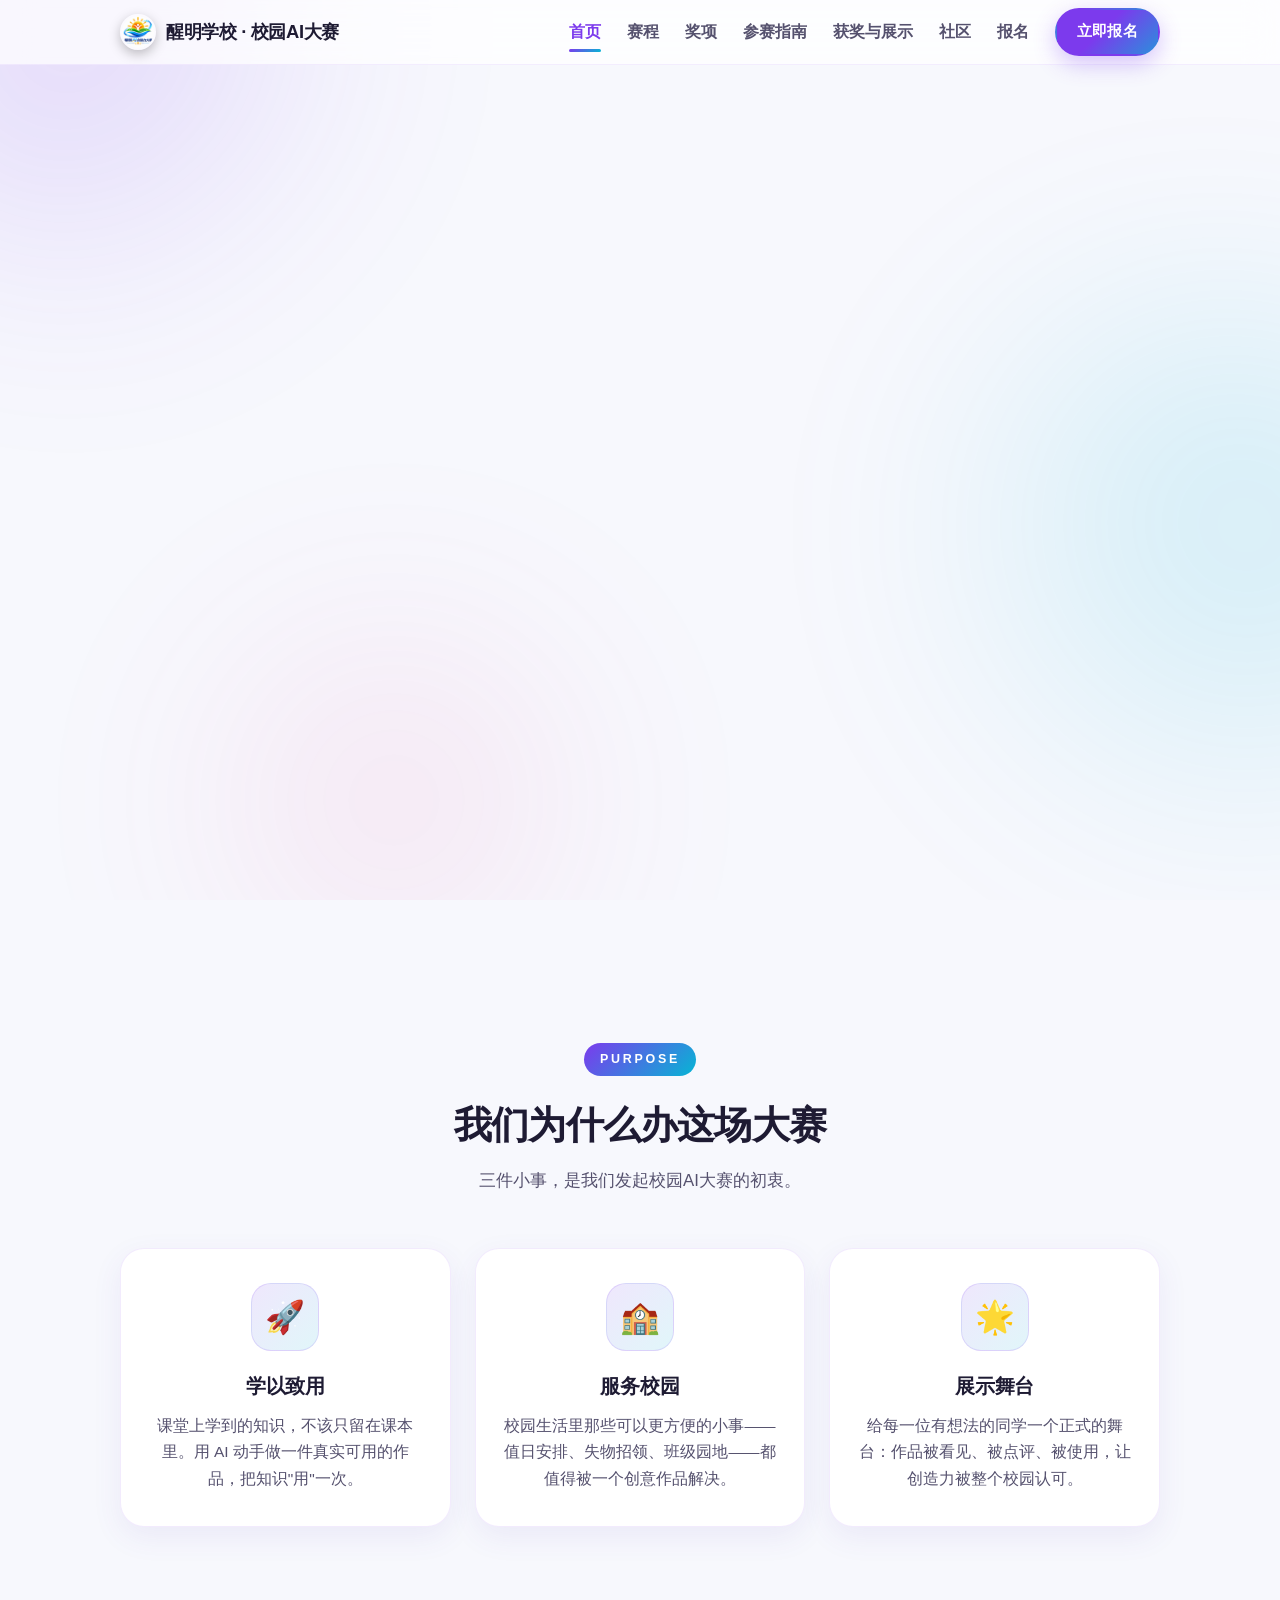
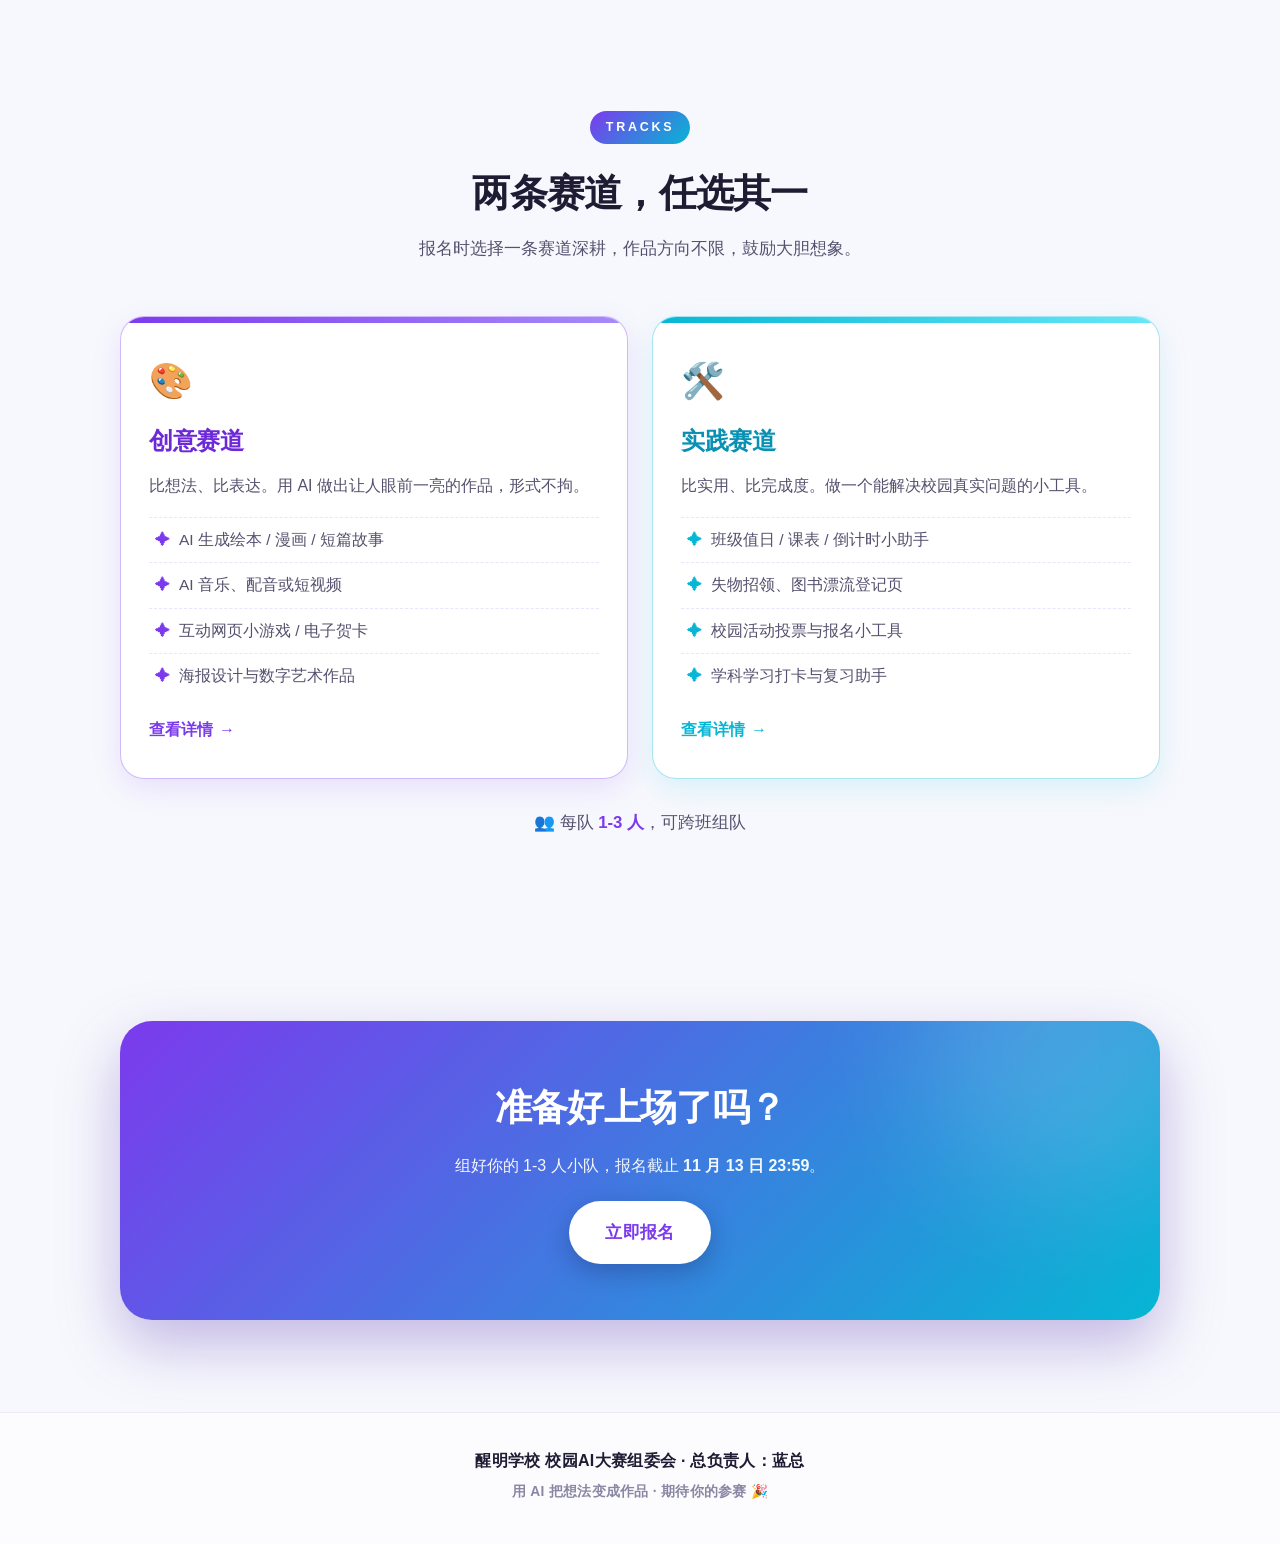
==== commit 3b0db246: "评委区新增AI评委卡片；全站页脚改总负责人：蓝总" ====
--- a/index.html
+++ b/index.html
@@ -166,7 +166,7 @@
   <!-- ========== 页脚（全站共享） ========== -->
   <footer class="footer">
     <div class="container">
-      <p>醒明学校 校园AI大赛组委会 · 特邀嘉宾：兰老师</p>
+      <p>醒明学校 校园AI大赛组委会 · 总负责人：蓝总</p>
       <p class="footer-small">用 AI 把想法变成作品 · 期待你的参赛 🎉</p>
     </div>
   </footer>
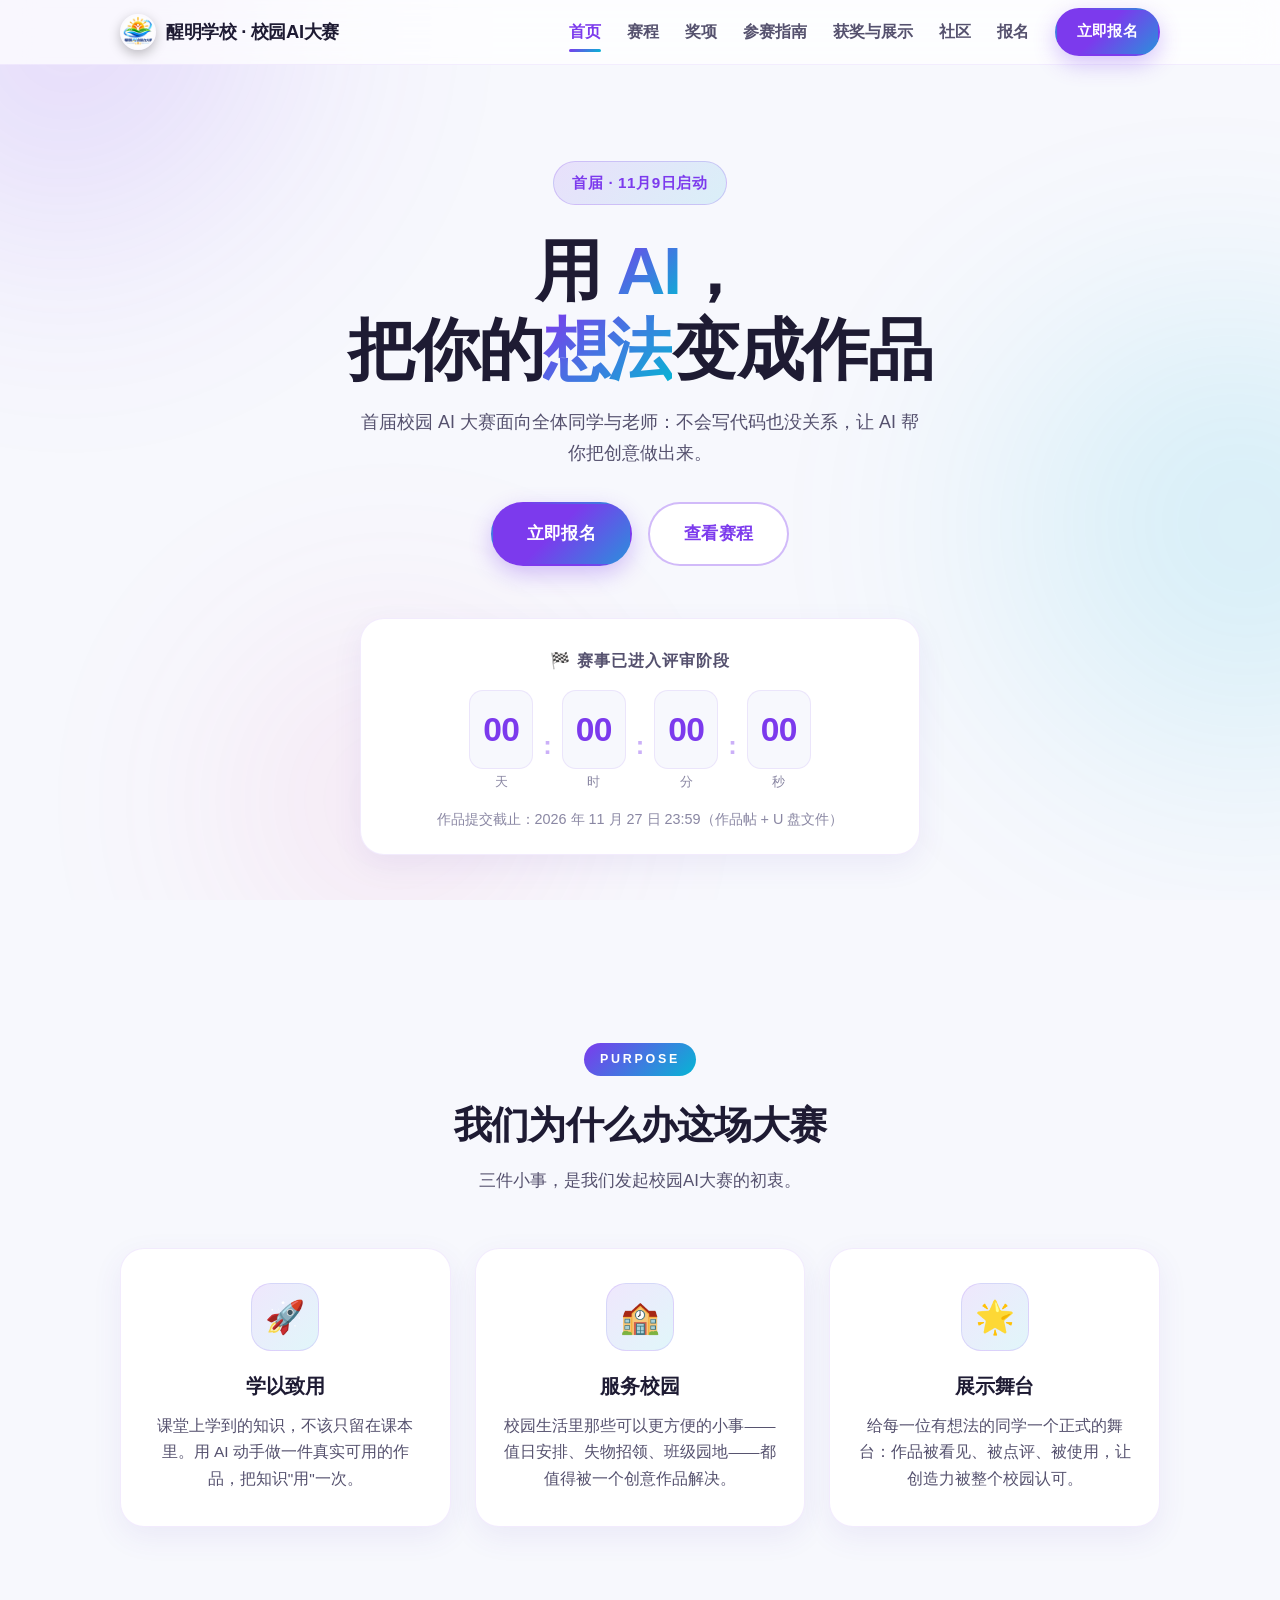
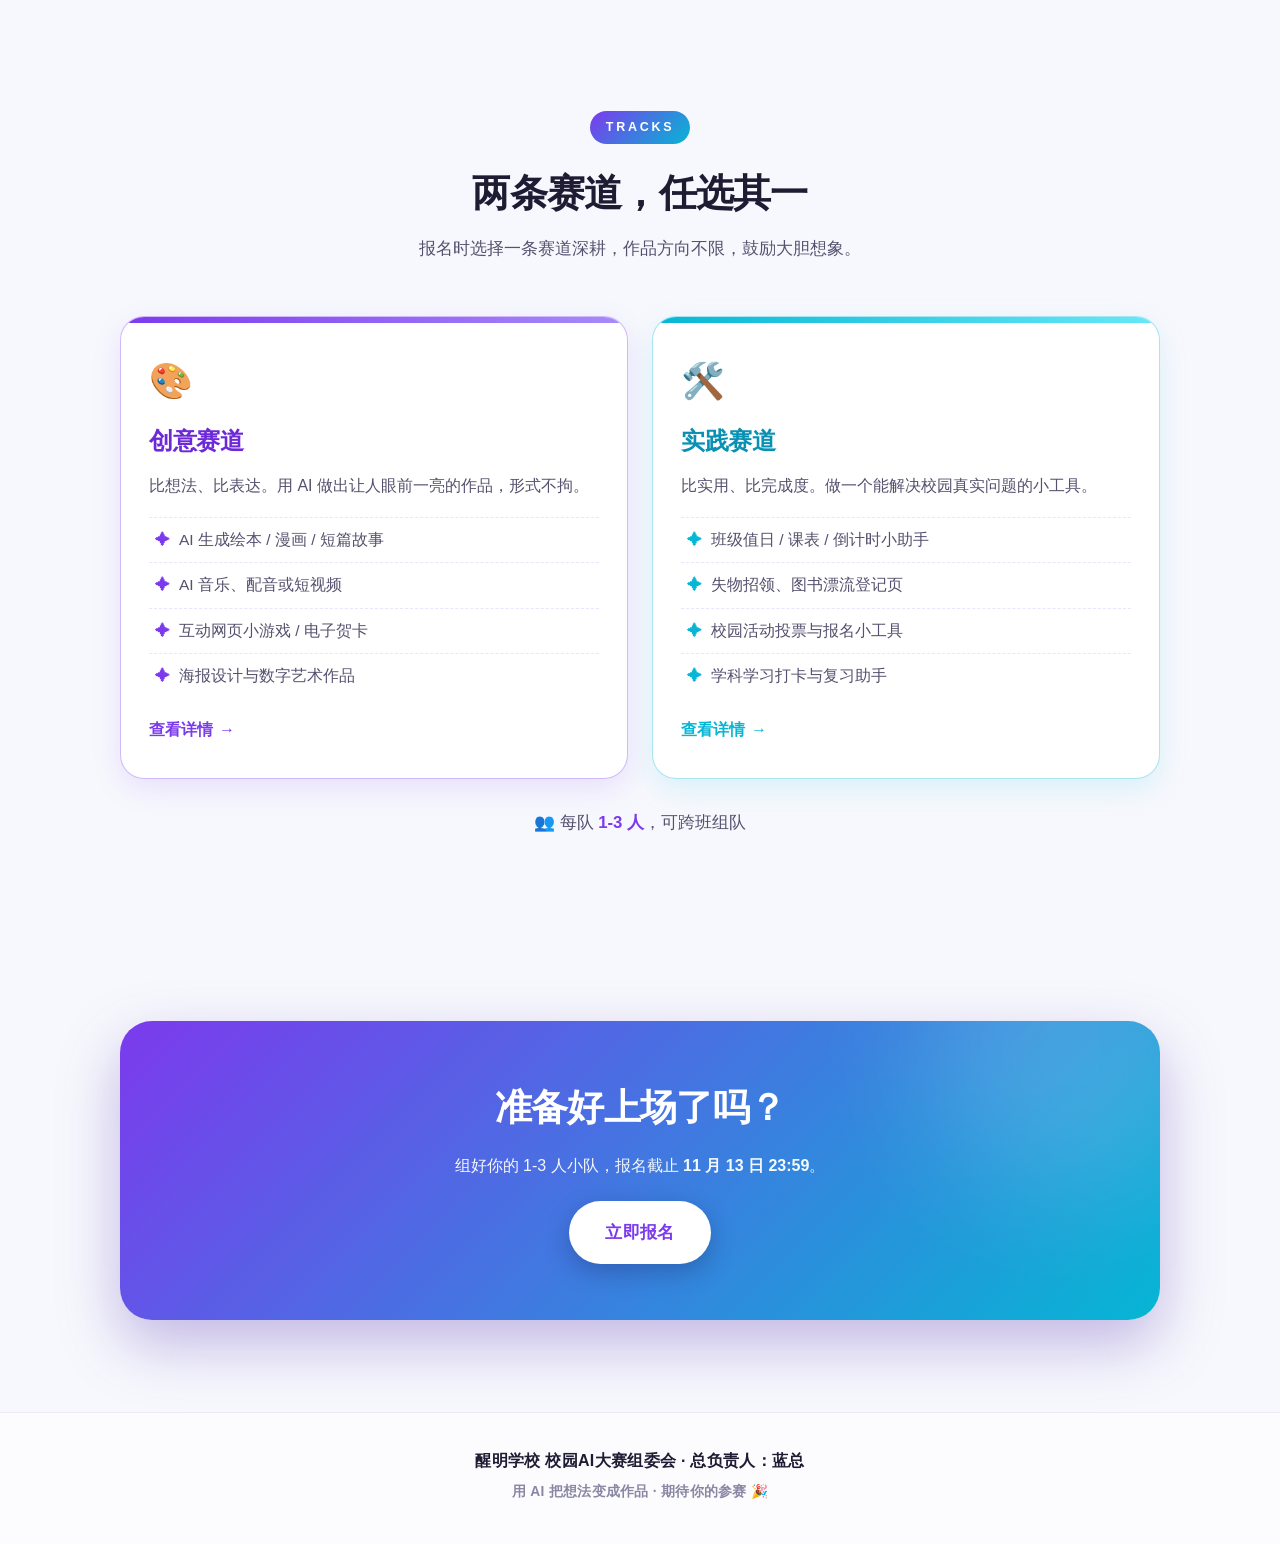
==== commit a39a5377: "官网报名入口切换为自建报名页（数据直连社区数据库）；二维码保留为备用入口" ====
--- a/index.html
+++ b/index.html
@@ -1,176 +1,176 @@
-<!DOCTYPE html>
-<html lang="zh-CN">
-<head>
-  <meta charset="UTF-8">
-<meta http-equiv="Content-Security-Policy" content="default-src 'self'; script-src 'self' 'unsafe-inline'; style-src 'self' 'unsafe-inline'; img-src 'self' data:; connect-src 'self'; font-src 'self'; object-src 'none'; base-uri 'none'; form-action 'none'; upgrade-insecure-requests">
-<meta name="referrer" content="strict-origin-when-cross-origin">
-  <meta name="viewport" content="width=device-width, initial-scale=1.0">
-  <meta name="description" content="校园AI大赛——面向初中生与老师的首届校园 AI 创作比赛，用 AI 把想法变成作品。">
-  <title>校园AI大赛 · 首届 | 用 AI 把想法变成作品</title>
-  <link rel="icon" type="image/png" href="favicon.png?v=2">
-  <link rel="stylesheet" href="style.css?v=2">
-</head>
-<body>
-
-  <!-- 背景装饰渐变 blob（纯 CSS，无外部资源） -->
-  <div class="bg-blobs" aria-hidden="true">
-    <span class="blob blob-1"></span>
-    <span class="blob blob-2"></span>
-    <span class="blob blob-3"></span>
-  </div>
-
-  <!-- ========== 毛玻璃 sticky 导航（全站共享） ========== -->
-  <header class="navbar" id="navbar">
-    <div class="container nav-inner">
-      <a class="logo" href="index.html" aria-label="校园AI大赛 首页">
-        <img class="logo-badge" src="logo-badge.png?v=2" alt="醒明AI创造力大赛标志" width="36" height="36">
-        <span class="logo-text">醒明学校 · 校园AI大赛</span>
-      </a>
-
-      <nav class="nav-links" id="navLinks" aria-label="页面导航">
-        <a href="index.html" class="active" aria-current="page">首页</a>
-        <a href="schedule.html">赛程</a>
-        <a href="awards.html">奖项</a>
-        <a href="guide.html">参赛指南</a>
-        <a href="results.html">获奖与展示</a>
-        <a href="https://campus-ai-community.pages.dev/" target="_blank" rel="noopener">社区</a>
-        <a href="register.html">报名</a>
-        <a class="btn btn-gradient btn-nav" href="https://wj.qq.com/s2/28400248/imqo/" target="_blank" rel="noopener">立即报名</a>
-      </nav>
-
-      <button class="nav-toggle" id="navToggle" aria-label="展开菜单" aria-expanded="false" aria-controls="navLinks">
-        <span></span><span></span><span></span>
-      </button>
-    </div>
-  </header>
-
-  <main id="top">
-
-    <!-- ========== Hero ========== -->
-    <section class="hero" id="hero">
-      <div class="container hero-inner">
-        <p class="hero-tag reveal">首届 · 11月9日启动</p>
-        <h1 class="hero-title reveal">
-          用 <span class="grad-text">AI</span>，<br>
-          把你的<span class="grad-text">想法</span>变成作品
-        </h1>
-        <p class="hero-sub reveal">首届校园 AI 大赛面向全体同学与老师：不会写代码也没关系，让 AI 帮你把创意做出来。</p>
-
-        <div class="hero-actions reveal">
-          <a class="btn btn-gradient btn-lg" href="https://wj.qq.com/s2/28400248/imqo/" target="_blank" rel="noopener">立即报名</a>
-          <a class="btn btn-outline btn-lg" href="schedule.html">查看赛程</a>
-        </div>
-
-        <!-- 倒计时卡片：距报名截止 -->
-        <div class="countdown-card reveal" role="timer" aria-label="距报名截止倒计时">
-          <p class="countdown-label">⏳ 距报名截止还有</p>
-          <div class="countdown" id="countdown">
-            <div class="cd-unit"><span class="cd-num" id="cdDays">--</span><span class="cd-name">天</span></div>
-            <span class="cd-sep" aria-hidden="true">:</span>
-            <div class="cd-unit"><span class="cd-num" id="cdHours">--</span><span class="cd-name">时</span></div>
-            <span class="cd-sep" aria-hidden="true">:</span>
-            <div class="cd-unit"><span class="cd-num" id="cdMins">--</span><span class="cd-name">分</span></div>
-            <span class="cd-sep" aria-hidden="true">:</span>
-            <div class="cd-unit"><span class="cd-num" id="cdSecs">--</span><span class="cd-name">秒</span></div>
-          </div>
-          <p class="countdown-deadline">报名截止：2026 年 11 月 13 日 23:59</p>
-        </div>
-      </div>
-    </section>
-
-    <!-- ========== 大赛初衷 ========== -->
-    <section class="section" id="purpose">
-      <div class="container">
-        <div class="section-head reveal">
-          <span class="section-badge">PURPOSE</span>
-          <h2 class="section-title">我们为什么办这场大赛</h2>
-          <p class="section-sub">三件小事，是我们发起校园AI大赛的初衷。</p>
-        </div>
-
-        <div class="grid-3">
-          <article class="card purpose-card reveal">
-            <div class="card-emoji" aria-hidden="true">🚀</div>
-            <h3>学以致用</h3>
-            <p>课堂上学到的知识，不该只留在课本里。用 AI 动手做一件真实可用的作品，把知识"用"一次。</p>
-          </article>
-          <article class="card purpose-card reveal">
-            <div class="card-emoji" aria-hidden="true">🏫</div>
-            <h3>服务校园</h3>
-            <p>校园生活里那些可以更方便的小事——值日安排、失物招领、班级园地——都值得被一个创意作品解决。</p>
-          </article>
-          <article class="card purpose-card reveal">
-            <div class="card-emoji" aria-hidden="true">🌟</div>
-            <h3>展示舞台</h3>
-            <p>给每一位有想法的同学一个正式的舞台：作品被看见、被点评、被使用，让创造力被整个校园认可。</p>
-          </article>
-        </div>
-      </div>
-    </section>
-
-    <!-- ========== 赛道简介 ========== -->
-    <section class="section" id="tracks">
-      <div class="container">
-        <div class="section-head reveal">
-          <span class="section-badge">TRACKS</span>
-          <h2 class="section-title">两条赛道，任选其一</h2>
-          <p class="section-sub">报名时选择一条赛道深耕，作品方向不限，鼓励大胆想象。</p>
-        </div>
-
-        <div class="grid-2">
-          <!-- 创意赛道：紫渐变描边 -->
-          <article class="card track-card track-creative reveal">
-            <div class="track-icon" aria-hidden="true">🎨</div>
-            <h3>创意赛道</h3>
-            <p class="track-desc">比想法、比表达。用 AI 做出让人眼前一亮的作品，形式不拘。</p>
-            <ul class="track-list">
-              <li>AI 生成绘本 / 漫画 / 短篇故事</li>
-              <li>AI 音乐、配音或短视频</li>
-              <li>互动网页小游戏 / 电子贺卡</li>
-              <li>海报设计与数字艺术作品</li>
-            </ul>
-            <a class="track-link" href="awards.html">查看详情</a>
-          </article>
-
-          <!-- 实践赛道：青渐变描边 -->
-          <article class="card track-card track-practice reveal">
-            <div class="track-icon" aria-hidden="true">🛠️</div>
-            <h3>实践赛道</h3>
-            <p class="track-desc">比实用、比完成度。做一个能解决校园真实问题的小工具。</p>
-            <ul class="track-list">
-              <li>班级值日 / 课表 / 倒计时小助手</li>
-              <li>失物招领、图书漂流登记页</li>
-              <li>校园活动投票与报名小工具</li>
-              <li>学科学习打卡与复习助手</li>
-            </ul>
-            <a class="track-link" href="awards.html">查看详情</a>
-          </article>
-        </div>
-
-        <p class="tracks-note reveal">👥 每队 <strong>1-3 人</strong>，可跨班组队</p>
-      </div>
-    </section>
-
-    <!-- ========== 底部 CTA 条 ========== -->
-    <section class="section cta-section">
-      <div class="container">
-        <div class="cta-banner reveal">
-          <h2>准备好上场了吗？</h2>
-          <p>组好你的 1-3 人小队，报名截止 <strong>11 月 13 日 23:59</strong>。</p>
-          <a class="btn btn-white btn-lg" href="register.html">立即报名</a>
-        </div>
-      </div>
-    </section>
-
-  </main>
-
-  <!-- ========== 页脚（全站共享） ========== -->
-  <footer class="footer">
-    <div class="container">
-      <p>醒明学校 校园AI大赛组委会 · 总负责人：蓝总</p>
-      <p class="footer-small">用 AI 把想法变成作品 · 期待你的参赛 🎉</p>
-    </div>
-  </footer>
-
-  <script src="main.js?v=2"></script>
-</body>
-</html>
+<!DOCTYPE html>
+<html lang="zh-CN">
+<head>
+  <meta charset="UTF-8">
+<meta http-equiv="Content-Security-Policy" content="default-src 'self'; script-src 'self' 'unsafe-inline'; style-src 'self' 'unsafe-inline'; img-src 'self' data:; connect-src 'self'; font-src 'self'; object-src 'none'; base-uri 'none'; form-action 'none'; upgrade-insecure-requests">
+<meta name="referrer" content="strict-origin-when-cross-origin">
+  <meta name="viewport" content="width=device-width, initial-scale=1.0">
+  <meta name="description" content="校园AI大赛——面向初中生与老师的首届校园 AI 创作比赛，用 AI 把想法变成作品。">
+  <title>校园AI大赛 · 首届 | 用 AI 把想法变成作品</title>
+  <link rel="icon" type="image/png" href="favicon.png?v=2">
+  <link rel="stylesheet" href="style.css?v=2">
+</head>
+<body>
+
+  <!-- 背景装饰渐变 blob（纯 CSS，无外部资源） -->
+  <div class="bg-blobs" aria-hidden="true">
+    <span class="blob blob-1"></span>
+    <span class="blob blob-2"></span>
+    <span class="blob blob-3"></span>
+  </div>
+
+  <!-- ========== 毛玻璃 sticky 导航（全站共享） ========== -->
+  <header class="navbar" id="navbar">
+    <div class="container nav-inner">
+      <a class="logo" href="index.html" aria-label="校园AI大赛 首页">
+        <img class="logo-badge" src="logo-badge.png?v=2" alt="醒明AI创造力大赛标志" width="36" height="36">
+        <span class="logo-text">醒明学校 · 校园AI大赛</span>
+      </a>
+
+      <nav class="nav-links" id="navLinks" aria-label="页面导航">
+        <a href="index.html" class="active" aria-current="page">首页</a>
+        <a href="schedule.html">赛程</a>
+        <a href="awards.html">奖项</a>
+        <a href="guide.html">参赛指南</a>
+        <a href="results.html">获奖与展示</a>
+        <a href="https://campus-ai-community.pages.dev/" target="_blank" rel="noopener">社区</a>
+        <a href="register.html">报名</a>
+        <a class="btn btn-gradient btn-nav" href="https://campus-ai-community.pages.dev/#/signup" target="_blank" rel="noopener">立即报名</a>
+      </nav>
+
+      <button class="nav-toggle" id="navToggle" aria-label="展开菜单" aria-expanded="false" aria-controls="navLinks">
+        <span></span><span></span><span></span>
+      </button>
+    </div>
+  </header>
+
+  <main id="top">
+
+    <!-- ========== Hero ========== -->
+    <section class="hero" id="hero">
+      <div class="container hero-inner">
+        <p class="hero-tag reveal">首届 · 11月9日启动</p>
+        <h1 class="hero-title reveal">
+          用 <span class="grad-text">AI</span>，<br>
+          把你的<span class="grad-text">想法</span>变成作品
+        </h1>
+        <p class="hero-sub reveal">首届校园 AI 大赛面向全体同学与老师：不会写代码也没关系，让 AI 帮你把创意做出来。</p>
+
+        <div class="hero-actions reveal">
+          <a class="btn btn-gradient btn-lg" href="https://campus-ai-community.pages.dev/#/signup" target="_blank" rel="noopener">立即报名</a>
+          <a class="btn btn-outline btn-lg" href="schedule.html">查看赛程</a>
+        </div>
+
+        <!-- 倒计时卡片：距报名截止 -->
+        <div class="countdown-card reveal" role="timer" aria-label="距报名截止倒计时">
+          <p class="countdown-label">⏳ 距报名截止还有</p>
+          <div class="countdown" id="countdown">
+            <div class="cd-unit"><span class="cd-num" id="cdDays">--</span><span class="cd-name">天</span></div>
+            <span class="cd-sep" aria-hidden="true">:</span>
+            <div class="cd-unit"><span class="cd-num" id="cdHours">--</span><span class="cd-name">时</span></div>
+            <span class="cd-sep" aria-hidden="true">:</span>
+            <div class="cd-unit"><span class="cd-num" id="cdMins">--</span><span class="cd-name">分</span></div>
+            <span class="cd-sep" aria-hidden="true">:</span>
+            <div class="cd-unit"><span class="cd-num" id="cdSecs">--</span><span class="cd-name">秒</span></div>
+          </div>
+          <p class="countdown-deadline">报名截止：2026 年 11 月 13 日 23:59</p>
+        </div>
+      </div>
+    </section>
+
+    <!-- ========== 大赛初衷 ========== -->
+    <section class="section" id="purpose">
+      <div class="container">
+        <div class="section-head reveal">
+          <span class="section-badge">PURPOSE</span>
+          <h2 class="section-title">我们为什么办这场大赛</h2>
+          <p class="section-sub">三件小事，是我们发起校园AI大赛的初衷。</p>
+        </div>
+
+        <div class="grid-3">
+          <article class="card purpose-card reveal">
+            <div class="card-emoji" aria-hidden="true">🚀</div>
+            <h3>学以致用</h3>
+            <p>课堂上学到的知识，不该只留在课本里。用 AI 动手做一件真实可用的作品，把知识"用"一次。</p>
+          </article>
+          <article class="card purpose-card reveal">
+            <div class="card-emoji" aria-hidden="true">🏫</div>
+            <h3>服务校园</h3>
+            <p>校园生活里那些可以更方便的小事——值日安排、失物招领、班级园地——都值得被一个创意作品解决。</p>
+          </article>
+          <article class="card purpose-card reveal">
+            <div class="card-emoji" aria-hidden="true">🌟</div>
+            <h3>展示舞台</h3>
+            <p>给每一位有想法的同学一个正式的舞台：作品被看见、被点评、被使用，让创造力被整个校园认可。</p>
+          </article>
+        </div>
+      </div>
+    </section>
+
+    <!-- ========== 赛道简介 ========== -->
+    <section class="section" id="tracks">
+      <div class="container">
+        <div class="section-head reveal">
+          <span class="section-badge">TRACKS</span>
+          <h2 class="section-title">两条赛道，任选其一</h2>
+          <p class="section-sub">报名时选择一条赛道深耕，作品方向不限，鼓励大胆想象。</p>
+        </div>
+
+        <div class="grid-2">
+          <!-- 创意赛道：紫渐变描边 -->
+          <article class="card track-card track-creative reveal">
+            <div class="track-icon" aria-hidden="true">🎨</div>
+            <h3>创意赛道</h3>
+            <p class="track-desc">比想法、比表达。用 AI 做出让人眼前一亮的作品，形式不拘。</p>
+            <ul class="track-list">
+              <li>AI 生成绘本 / 漫画 / 短篇故事</li>
+              <li>AI 音乐、配音或短视频</li>
+              <li>互动网页小游戏 / 电子贺卡</li>
+              <li>海报设计与数字艺术作品</li>
+            </ul>
+            <a class="track-link" href="awards.html">查看详情</a>
+          </article>
+
+          <!-- 实践赛道：青渐变描边 -->
+          <article class="card track-card track-practice reveal">
+            <div class="track-icon" aria-hidden="true">🛠️</div>
+            <h3>实践赛道</h3>
+            <p class="track-desc">比实用、比完成度。做一个能解决校园真实问题的小工具。</p>
+            <ul class="track-list">
+              <li>班级值日 / 课表 / 倒计时小助手</li>
+              <li>失物招领、图书漂流登记页</li>
+              <li>校园活动投票与报名小工具</li>
+              <li>学科学习打卡与复习助手</li>
+            </ul>
+            <a class="track-link" href="awards.html">查看详情</a>
+          </article>
+        </div>
+
+        <p class="tracks-note reveal">👥 每队 <strong>1-3 人</strong>，可跨班组队</p>
+      </div>
+    </section>
+
+    <!-- ========== 底部 CTA 条 ========== -->
+    <section class="section cta-section">
+      <div class="container">
+        <div class="cta-banner reveal">
+          <h2>准备好上场了吗？</h2>
+          <p>组好你的 1-3 人小队，报名截止 <strong>11 月 13 日 23:59</strong>。</p>
+          <a class="btn btn-white btn-lg" href="register.html">立即报名</a>
+        </div>
+      </div>
+    </section>
+
+  </main>
+
+  <!-- ========== 页脚（全站共享） ========== -->
+  <footer class="footer">
+    <div class="container">
+      <p>醒明学校 校园AI大赛组委会 · 总负责人：蓝总</p>
+      <p class="footer-small">用 AI 把想法变成作品 · 期待你的参赛 🎉</p>
+    </div>
+  </footer>
+
+  <script src="main.js?v=2"></script>
+</body>
+</html>
